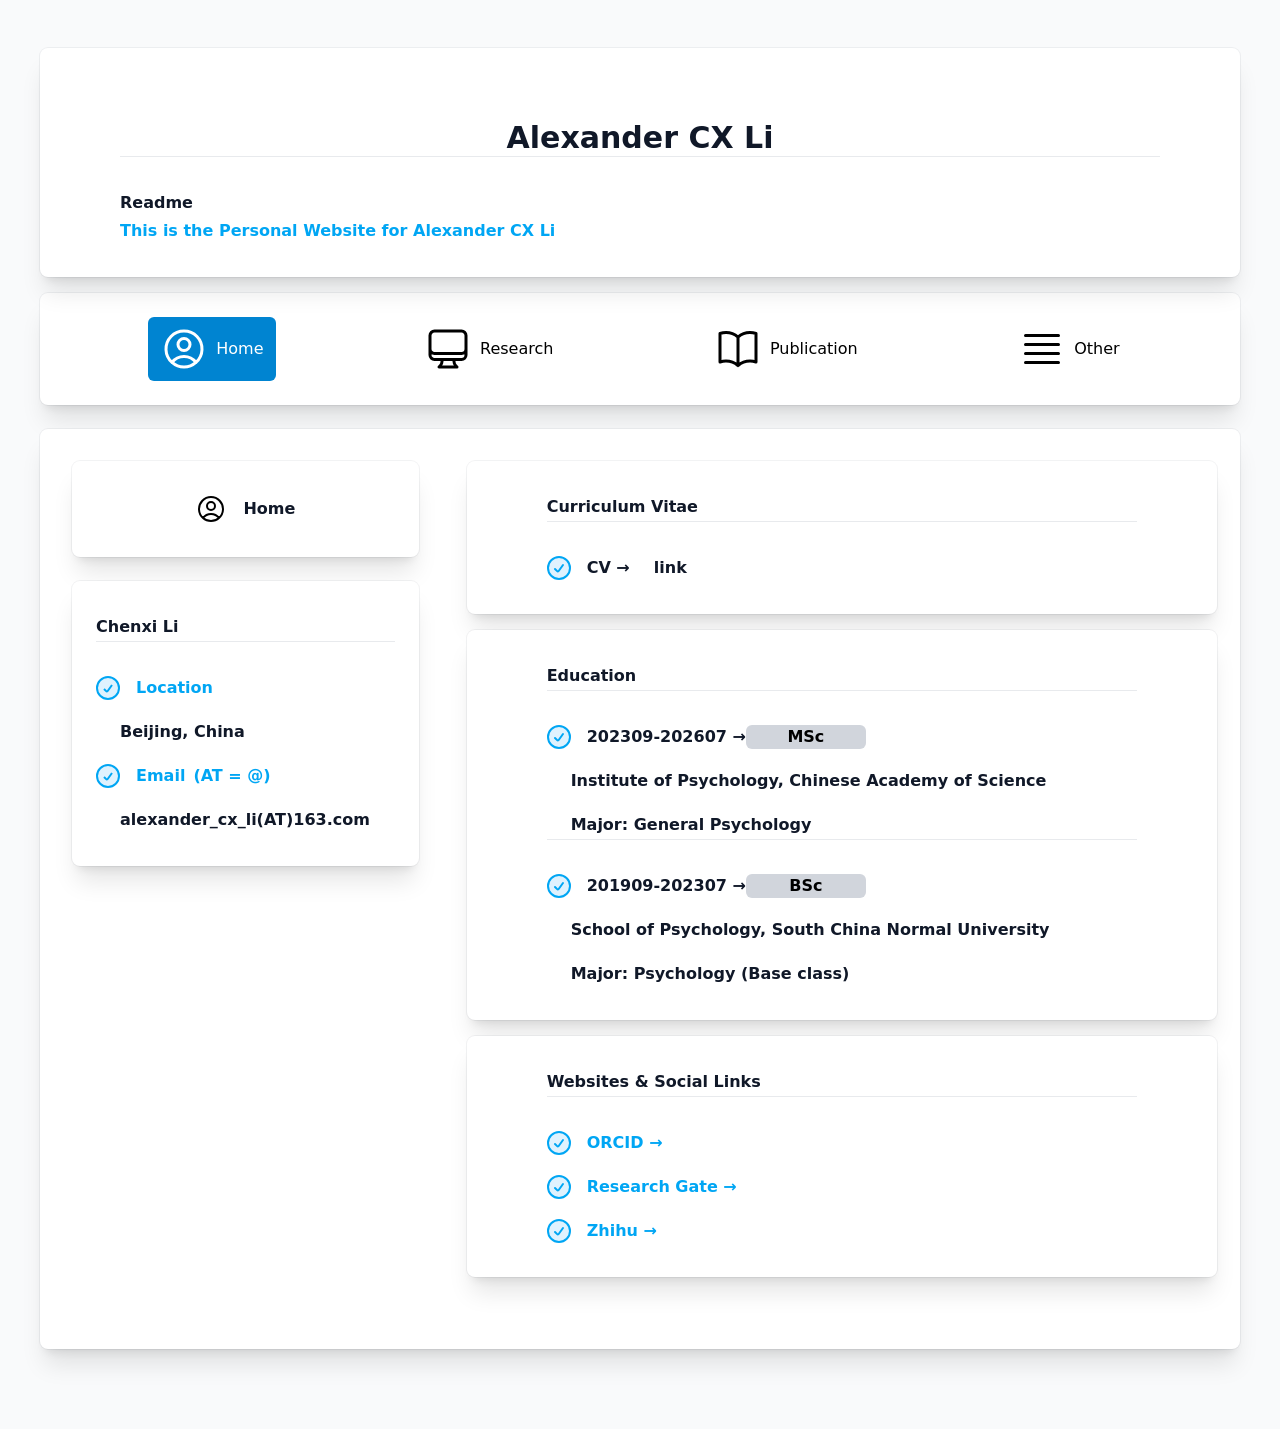
==== index.html @ 54ae9008 "Update index.html" ====
<!doctype html>
<html>
<!--第4至第1210行为tailwindCSS生成的CSS代码，放置于前，1212至1830行为正式代码-->


<style type="text/css">
/*! tailwindcss v4.1.12 | MIT License | https://tailwindcss.com */
@layer properties;
@layer theme, base, components, utilities;
@layer theme {
  :root, :host {
    --font-sans: ui-sans-serif, system-ui, sans-serif, 'Apple Color Emoji', 'Segoe UI Emoji', 'Segoe UI Symbol',
    'Noto Color Emoji';
    --font-mono: ui-monospace, SFMono-Regular, Menlo, Monaco, Consolas, 'Liberation Mono', 'Courier New',
    monospace;
    --color-sky-100: oklch(95.1% 0.026 236.824);
    --color-sky-500: oklch(68.5% 0.169 237.323);
    --color-sky-600: oklch(58.8% 0.158 241.966);
    --color-sky-700: oklch(50% 0.134 242.749);
    --color-gray-50: oklch(98.5% 0.002 247.839);
    --color-gray-300: oklch(87.2% 0.01 258.338);
    --color-gray-900: oklch(21% 0.034 264.665);
    --color-black: #000;
    --color-white: #fff;
    --spacing: 0.25rem;
    --text-base: 1rem;
    --text-base--line-height: calc(1.5 / 1);
    --text-3xl: 1.875rem;
    --text-3xl--line-height: calc(2.25 / 1.875);
    --font-weight-semibold: 600;
    --radius-md: 0.375rem;
    --radius-lg: 0.5rem;
    --default-transition-duration: 150ms;
    --default-transition-timing-function: cubic-bezier(0.4, 0, 0.2, 1);
    --default-font-family: var(--font-sans);
    --default-mono-font-family: var(--font-mono);
  }
}
@layer base {
  *, ::after, ::before, ::backdrop, ::file-selector-button {
    box-sizing: border-box;
    margin: 0;
    padding: 0;
    border: 0 solid;
  }
  html, :host {
    line-height: 1.5;
    -webkit-text-size-adjust: 100%;
    tab-size: 4;
    font-family: var(--default-font-family, ui-sans-serif, system-ui, sans-serif, 'Apple Color Emoji', 'Segoe UI Emoji', 'Segoe UI Symbol', 'Noto Color Emoji');
    font-feature-settings: var(--default-font-feature-settings, normal);
    font-variation-settings: var(--default-font-variation-settings, normal);
    -webkit-tap-highlight-color: transparent;
  }
  hr {
    height: 0;
    color: inherit;
    border-top-width: 1px;
  }
  abbr:where([title]) {
    -webkit-text-decoration: underline dotted;
    text-decoration: underline dotted;
  }
  h1, h2, h3, h4, h5, h6 {
    font-size: inherit;
    font-weight: inherit;
  }
  a {
    color: inherit;
    -webkit-text-decoration: inherit;
    text-decoration: inherit;
  }
  b, strong {
    font-weight: bolder;
  }
  code, kbd, samp, pre {
    font-family: var(--default-mono-font-family, ui-monospace, SFMono-Regular, Menlo, Monaco, Consolas, 'Liberation Mono', 'Courier New', monospace);
    font-feature-settings: var(--default-mono-font-feature-settings, normal);
    font-variation-settings: var(--default-mono-font-variation-settings, normal);
    font-size: 1em;
  }
  small {
    font-size: 80%;
  }
  sub, sup {
    font-size: 75%;
    line-height: 0;
    position: relative;
    vertical-align: baseline;
  }
  sub {
    bottom: -0.25em;
  }
  sup {
    top: -0.5em;
  }
  table {
    text-indent: 0;
    border-color: inherit;
    border-collapse: collapse;
  }
  :-moz-focusring {
    outline: auto;
  }
  progress {
    vertical-align: baseline;
  }
  summary {
    display: list-item;
  }
  ol, ul, menu {
    list-style: none;
  }
  img, svg, video, canvas, audio, iframe, embed, object {
    display: block;
    vertical-align: middle;
  }
  img, video {
    max-width: 100%;
    height: auto;
  }
  button, input, select, optgroup, textarea, ::file-selector-button {
    font: inherit;
    font-feature-settings: inherit;
    font-variation-settings: inherit;
    letter-spacing: inherit;
    color: inherit;
    border-radius: 0;
    background-color: transparent;
    opacity: 1;
  }
  :where(select:is([multiple], [size])) optgroup {
    font-weight: bolder;
  }
  :where(select:is([multiple], [size])) optgroup option {
    padding-inline-start: 20px;
  }
  ::file-selector-button {
    margin-inline-end: 4px;
  }
  ::placeholder {
    opacity: 1;
  }
  @supports (not (-webkit-appearance: -apple-pay-button)) or (contain-intrinsic-size: 1px) {
    ::placeholder {
      color: currentcolor;
      @supports (color: color-mix(in lab, red, red)) {
        color: color-mix(in oklab, currentcolor 50%, transparent);
      }
    }
  }
  textarea {
    resize: vertical;
  }
  ::-webkit-search-decoration {
    -webkit-appearance: none;
  }
  ::-webkit-date-and-time-value {
    min-height: 1lh;
    text-align: inherit;
  }
  ::-webkit-datetime-edit {
    display: inline-flex;
  }
  ::-webkit-datetime-edit-fields-wrapper {
    padding: 0;
  }
  ::-webkit-datetime-edit, ::-webkit-datetime-edit-year-field, ::-webkit-datetime-edit-month-field, ::-webkit-datetime-edit-day-field, ::-webkit-datetime-edit-hour-field, ::-webkit-datetime-edit-minute-field, ::-webkit-datetime-edit-second-field, ::-webkit-datetime-edit-millisecond-field, ::-webkit-datetime-edit-meridiem-field {
    padding-block: 0;
  }
  ::-webkit-calendar-picker-indicator {
    line-height: 1;
  }
  :-moz-ui-invalid {
    box-shadow: none;
  }
  button, input:where([type='button'], [type='reset'], [type='submit']), ::file-selector-button {
    appearance: button;
  }
  ::-webkit-inner-spin-button, ::-webkit-outer-spin-button {
    height: auto;
  }
  [hidden]:where(:not([hidden='until-found'])) {
    display: none!important;
  }
}
@layer utilities {
  .absolute {
    position: absolute;
  }
  .relative {
    position: relative;
  }
  .inset-0 {
    inset: calc(var(--spacing) * 0);
  }
  .z-10 {
    z-index: 10;
  }
  .mx-10 {
    margin-inline: calc(var(--spacing) * 10);
  }
  .mb-4 {
    margin-bottom: calc(var(--spacing) * 4);
  }
  .mb-6 {
    margin-bottom: calc(var(--spacing) * 6);
  }
  .mb-8 {
    margin-bottom: calc(var(--spacing) * 8);
  }
  .ml-2 {
    margin-left: calc(var(--spacing) * 2);
  }
  .ml-4 {
    margin-left: calc(var(--spacing) * 4);
  }
  .flex {
    display: flex;
  }
  .h-6 {
    height: calc(var(--spacing) * 6);
  }
  .h-8 {
    height: calc(var(--spacing) * 8);
  }
  .h-12 {
    height: calc(var(--spacing) * 12);
  }
  .h-full {
    height: 100%;
  }
  .min-h-screen {
    min-height: 100vh;
  }
  .w-1\/3 {
    width: calc(1/3 * 100%);
  }
  .w-2\/3 {
    width: calc(2/3 * 100%);
  }
  .w-6 {
    width: calc(var(--spacing) * 6);
  }
  .w-8 {
    width: calc(var(--spacing) * 8);
  }
  .w-12 {
    width: calc(var(--spacing) * 12);
  }
  .w-30 {
    width: calc(var(--spacing) * 30);
  }
  .w-\[750px\] {
    width: 750px;
  }
  .w-\[1200px\] {
    width: 1200px;
  }
  .w-full {
    width: 100%;
  }
  .flex-none {
    flex: none;
  }
  .flex-col {
    flex-direction: column;
  }
  .items-center {
    align-items: center;
  }
  .justify-around {
    justify-content: space-around;
  }
  .justify-center {
    justify-content: center;
  }
  .space-y-4 {
    :where(& > :not(:last-child)) {
      --tw-space-y-reverse: 0;
      margin-block-start: calc(calc(var(--spacing) * 4) * var(--tw-space-y-reverse));
      margin-block-end: calc(calc(var(--spacing) * 4) * calc(1 - var(--tw-space-y-reverse)));
    }
  }
  .space-y-6 {
    :where(& > :not(:last-child)) {
      --tw-space-y-reverse: 0;
      margin-block-start: calc(calc(var(--spacing) * 6) * var(--tw-space-y-reverse));
      margin-block-end: calc(calc(var(--spacing) * 6) * calc(1 - var(--tw-space-y-reverse)));
    }
  }
  .divide-y {
    :where(& > :not(:last-child)) {
      --tw-divide-y-reverse: 0;
      border-bottom-style: var(--tw-border-style);
      border-top-style: var(--tw-border-style);
      border-top-width: calc(1px * var(--tw-divide-y-reverse));
      border-bottom-width: calc(1px * calc(1 - var(--tw-divide-y-reverse)));
    }
  }
  .divide-gray-300\/50 {
    :where(& > :not(:last-child)) {
      border-color: color-mix(in srgb, oklch(87.2% 0.01 258.338) 50%, transparent);
      @supports (color: color-mix(in lab, red, red)) {
        border-color: color-mix(in oklab, var(--color-gray-300) 50%, transparent);
      }
    }
  }
  .overflow-hidden {
    overflow: hidden;
  }
  .rounded-lg {
    border-radius: var(--radius-lg);
  }
  .rounded-md {
    border-radius: var(--radius-md);
  }
  .bg-gray-50 {
    background-color: var(--color-gray-50);
  }
  .bg-gray-300 {
    background-color: var(--color-gray-300);
  }
  .bg-sky-600 {
    background-color: var(--color-sky-600);
  }
  .bg-white {
    background-color: var(--color-white);
  }
  .bg-\[url\(\/img\/grid\.svg\)\] {
    background-image: url(/img/grid.svg);
  }
  .\[mask-image\:linear-gradient\(180deg\,white\,rgba\(255\,255\,255\,0\)\)\] {
    mask-image: linear-gradient(180deg,white,rgba(255,255,255,0));
  }
  .bg-center {
    background-position: center;
  }
  .fill-sky-100 {
    fill: var(--color-sky-100);
  }
  .stroke-sky-500 {
    stroke: var(--color-sky-500);
  }
  .stroke-2 {
    stroke-width: 2;
  }
  .p-6 {
    padding: calc(var(--spacing) * 6);
  }
  .px-2 {
    padding-inline: calc(var(--spacing) * 2);
  }
  .px-3 {
    padding-inline: calc(var(--spacing) * 3);
  }
  .px-6 {
    padding-inline: calc(var(--spacing) * 6);
  }
  .px-10 {
    padding-inline: calc(var(--spacing) * 10);
  }
  .py-2 {
    padding-block: calc(var(--spacing) * 2);
  }
  .py-6 {
    padding-block: calc(var(--spacing) * 6);
  }
  .pt-2 {
    padding-top: calc(var(--spacing) * 2);
  }
  .pt-4 {
    padding-top: calc(var(--spacing) * 4);
  }
  .pt-6 {
    padding-top: calc(var(--spacing) * 6);
  }
  .pt-8 {
    padding-top: calc(var(--spacing) * 8);
  }
  .pt-10 {
    padding-top: calc(var(--spacing) * 10);
  }
  .pb-6 {
    padding-bottom: calc(var(--spacing) * 6);
  }
  .pb-8 {
    padding-bottom: calc(var(--spacing) * 8);
  }
  .text-3xl {
    font-size: var(--text-3xl);
    line-height: var(--tw-leading, var(--text-3xl--line-height));
  }
  .text-base {
    font-size: var(--text-base);
    line-height: var(--tw-leading, var(--text-base--line-height));
  }
  .leading-7 {
    --tw-leading: calc(var(--spacing) * 7);
    line-height: calc(var(--spacing) * 7);
  }
  .font-semibold {
    --tw-font-weight: var(--font-weight-semibold);
    font-weight: var(--font-weight-semibold);
  }
  .text-black {
    color: var(--color-black);
  }
  .text-gray-900 {
    color: var(--color-gray-900);
  }
  .text-sky-500 {
    color: var(--color-sky-500);
  }
  .text-white {
    color: var(--color-white);
  }
  .shadow-xl {
    --tw-shadow: 0 20px 25px -5px var(--tw-shadow-color, rgb(0 0 0 / 0.1)), 0 8px 10px -6px var(--tw-shadow-color, rgb(0 0 0 / 0.1));
    box-shadow: var(--tw-inset-shadow), var(--tw-inset-ring-shadow), var(--tw-ring-offset-shadow), var(--tw-ring-shadow), var(--tw-shadow);
  }
  .ring-1 {
    --tw-ring-shadow: var(--tw-ring-inset,) 0 0 0 calc(1px + var(--tw-ring-offset-width)) var(--tw-ring-color, currentcolor);
    box-shadow: var(--tw-inset-shadow), var(--tw-inset-ring-shadow), var(--tw-ring-offset-shadow), var(--tw-ring-shadow), var(--tw-shadow);
  }
  .ring-gray-900\/5 {
    --tw-ring-color: color-mix(in srgb, oklch(21% 0.034 264.665) 5%, transparent);
    @supports (color: color-mix(in lab, red, red)) {
      --tw-ring-color: color-mix(in oklab, var(--color-gray-900) 5%, transparent);
    }
  }
  .transition-colors {
    transition-property: color, background-color, border-color, outline-color, text-decoration-color, fill, stroke, --tw-gradient-from, --tw-gradient-via, --tw-gradient-to;
    transition-timing-function: var(--tw-ease, var(--default-transition-timing-function));
    transition-duration: var(--tw-duration, var(--default-transition-duration));
  }
  .hover\:bg-sky-700 {
    &:hover {
      @media (hover: hover) {
        background-color: var(--color-sky-700);
      }
    }
  }
  .hover\:text-sky-600 {
    &:hover {
      @media (hover: hover) {
        color: var(--color-sky-600);
      }
    }
  }
  .sm\:mx-auto {
    @media (width >= 40rem) {
      margin-inline: auto;
    }
  }
  .sm\:rounded-lg {
    @media (width >= 40rem) {
      border-radius: var(--radius-lg);
    }
  }
  .sm\:px-2 {
    @media (width >= 40rem) {
      padding-inline: calc(var(--spacing) * 2);
    }
  }
  .sm\:px-10 {
    @media (width >= 40rem) {
      padding-inline: calc(var(--spacing) * 10);
    }
  }
  .sm\:py-12 {
    @media (width >= 40rem) {
      padding-block: calc(var(--spacing) * 12);
    }
  }
}
@property --tw-space-y-reverse {
  syntax: "*";
  inherits: false;
  initial-value: 0;
}
@property --tw-divide-y-reverse {
  syntax: "*";
  inherits: false;
  initial-value: 0;
}
@property --tw-border-style {
  syntax: "*";
  inherits: false;
  initial-value: solid;
}
@property --tw-leading {
  syntax: "*";
  inherits: false;
}
@property --tw-font-weight {
  syntax: "*";
  inherits: false;
}
@property --tw-shadow {
  syntax: "*";
  inherits: false;
  initial-value: 0 0 #0000;
}
@property --tw-shadow-color {
  syntax: "*";
  inherits: false;
}
@property --tw-shadow-alpha {
  syntax: "<percentage>";
  inherits: false;
  initial-value: 100%;
}
@property --tw-inset-shadow {
  syntax: "*";
  inherits: false;
  initial-value: 0 0 #0000;
}
@property --tw-inset-shadow-color {
  syntax: "*";
  inherits: false;
}
@property --tw-inset-shadow-alpha {
  syntax: "<percentage>";
  inherits: false;
  initial-value: 100%;
}
@property --tw-ring-color {
  syntax: "*";
  inherits: false;
}
@property --tw-ring-shadow {
  syntax: "*";
  inherits: false;
  initial-value: 0 0 #0000;
}
@property --tw-inset-ring-color {
  syntax: "*";
  inherits: false;
}
@property --tw-inset-ring-shadow {
  syntax: "*";
  inherits: false;
  initial-value: 0 0 #0000;
}
@property --tw-ring-inset {
  syntax: "*";
  inherits: false;
}
@property --tw-ring-offset-width {
  syntax: "<length>";
  inherits: false;
  initial-value: 0px;
}
@property --tw-ring-offset-color {
  syntax: "*";
  inherits: false;
  initial-value: #fff;
}
@property --tw-ring-offset-shadow {
  syntax: "*";
  inherits: false;
  initial-value: 0 0 #0000;
}
@layer properties {
  @supports ((-webkit-hyphens: none) and (not (margin-trim: inline))) or ((-moz-orient: inline) and (not (color:rgb(from red r g b)))) {
    *, ::before, ::after, ::backdrop {
      --tw-space-y-reverse: 0;
      --tw-divide-y-reverse: 0;
      --tw-border-style: solid;
      --tw-leading: initial;
      --tw-font-weight: initial;
      --tw-shadow: 0 0 #0000;
      --tw-shadow-color: initial;
      --tw-shadow-alpha: 100%;
      --tw-inset-shadow: 0 0 #0000;
      --tw-inset-shadow-color: initial;
      --tw-inset-shadow-alpha: 100%;
      --tw-ring-color: initial;
      --tw-ring-shadow: 0 0 #0000;
      --tw-inset-ring-color: initial;
      --tw-inset-ring-shadow: 0 0 #0000;
      --tw-ring-inset: initial;
      --tw-ring-offset-width: 0px;
      --tw-ring-offset-color: #fff;
      --tw-ring-offset-shadow: 0 0 #0000;
    }
  }
}
</style>

<!-- 最外层：横向 flex，占满全宽 -->
<div class="relative flex min-h-screen flex-col justify-center overflow-hidden bg-gray-50 py-6 sm:py-12">
  <div class="absolute inset-0 bg-[url(/img/grid.svg)] bg-center [mask-image:linear-gradient(180deg,white,rgba(255,255,255,0))]"></div>
  <div class="relative bg-white px-10 pt-10 pb-8 shadow-xl ring-1 ring-gray-900/5 sm:mx-auto w-[1200px] sm:rounded-lg sm:px-10  mb-4">
    <div class="mx-10 pt-8 text-base font-size-5 font-semibold leading-7">
      <p class="flex items-center justify-center text-gray-900 text-3xl">Alexander CX Li</p>
      <div class="divide-y divide-gray-300/50">
        <p> </p>

        <div class="pt-8 text-base font-semibold leading-7">
          <p class="text-gray-900">Readme</p>
          <p>
            <a class="text-sky-500">This is the Personal Website for Alexander CX Li</a>
          </p>
        </div>
      </div>
    </div>
  </div>

<div class="flex justify-around items-center bg-white px-10 pt-6 pb-6 shadow-xl ring-1 ring-gray-900/5 sm:mx-auto w-[1200px] sm:rounded-lg sm:px-10  mb-6 ">
  <!-- Home -->
  <a href="http://Alexander-CX-Li.github.io/index.html" class="relative z-10 flex items-center bg-sky-600 rounded-md px-3 py-2 text-white hover:bg-sky-700 transition-colors">
    <!-- 图标 -->
    <div class="w-12 h-12">
      <svg xmlns="http://www.w3.org/2000/svg" fill="none" viewBox="0 0 24 24" stroke-width="1.5" stroke="currentColor" class="w-full h-full">
        <path stroke-linecap="round" stroke-linejoin="round"
              d="M17.982 18.725A7.488 7.488 0 0012 15.75a7.488 7.488 0 00-5.982 2.975m11.963 0a9 9 0 10-11.963 0m11.963 0A8.966 8.966 0 0112 21a8.966 8.966 0 01-5.982-2.275M15 9.75a3 3 0 11-6 0 3 3 0 016 0z" />
      </svg>
    </div>
    <!-- 文字 -->
    <span class="ml-2">Home</span>
  </a>

  <!-- Research -->
  <a href="http://Alexander-CX-Li.github.io/research.html" class="relative z-10 flex items-center bg-white rounded-md px-3 py-2 text-black hover:bg-sky-700 transition-colors">
    <!-- 图标 -->
    <div class="w-12 h-12">
      <svg xmlns="http://www.w3.org/2000/svg" fill="none" viewBox="0 0 24 24" stroke-width="1.5" stroke="currentColor" class="w-full h-full">
        <path stroke-linecap="round" stroke-linejoin="round" d="M9 17.25v1.007a3 3 0 0 1-.879 2.122L7.5 21h9l-.621-.621A3 3 0 0 1 15 18.257V17.25m6-12V15a2.25 2.25 0 0 1-2.25 2.25H5.25A2.25 2.25 0 0 1 3 15V5.25m18 0A2.25 2.25 0 0 0 18.75 3H5.25A2.25 2.25 0 0 0 3 5.25m18 0V12a2.25 2.25 0 0 1-2.25 2.25H5.25A2.25 2.25 0 0 1 3 12V5.25" />
      </svg>
    </div>
    <!-- 文字 -->
    <span class="ml-2">Research</span>
  </a>

  <!-- Research -->
  <a href="http://Alexander-CX-Li.github.io/publication.html" class="relative z-10 flex items-center bg-white rounded-md px-3 py-2 text-black hover:bg-sky-700 transition-colors">
    <!-- 图标 -->
    <div class="w-12 h-12">
      <svg xmlns="http://www.w3.org/2000/svg" fill="none" viewBox="0 0 24 24" stroke-width="1.5" stroke="currentColor" class="w-full h-full">
        <path stroke-linecap="round" stroke-linejoin="round" d="M12 6.042A8.967 8.967 0 0 0 6 3.75c-1.052 0-2.062.18-3 .512v14.25A8.987 8.987 0 0 1 6 18c2.305 0 4.408.867 6 2.292m0-14.25a8.966 8.966 0 0 1 6-2.292c1.052 0 2.062.18 3 .512v14.25A8.987 8.987 0 0 0 18 18a8.967 8.967 0 0 0-6 2.292m0-14.25v14.25" />
      </svg>
    </div>
    <!-- 文字 -->
    <span class="ml-2">Publication</span>
  </a>

  <!-- Other -->
  <a href="http://Alexander-CX-Li.github.io/other.html" class="relative z-10 flex items-center bg-white rounded-md px-3 py-2 text-black hover:bg-sky-700 transition-colors">
    <!-- 图标 -->
    <div class="w-12 h-12">
      <svg xmlns="http://www.w3.org/2000/svg" fill="none" viewBox="0 0 24 24" stroke-width="1.5" stroke="currentColor" class="w-full h-full">
        <path stroke-linecap="round" stroke-linejoin="round" d="M3.75 5.25h16.5m-16.5 4.5h16.5m-16.5 4.5h16.5m-16.5 4.5h16.5" />
      </svg>
    </div>
    <!-- 文字 -->
    <span class="ml-2">Other</span>
  </a>
</div>

  <div class="flex bg-white px-2 pt-2 pb-8 shadow-xl ring-1 ring-gray-900/5 sm:mx-auto w-[1200px] sm:rounded-lg sm:px-2  mb-8">
    <!-- 左侧栏：1/3 宽，高度随内容增长 -->
    <aside class="w-1/3 bg-white p-6">
  <div class="bg-white px-6 pt-4 pb-8 shadow-xl ring-1 ring-gray-900/5 rounded-lg mb-6">
    <div class="pt-4 text-base font-semibold leading-7 flex justify-center items-center">
          <li class="flex items-center">
      <div class="w-8 h-8">
        <!-- 这里放你的图标，示例用 Heroicons 的 home -->
      <svg xmlns="http://www.w3.org/2000/svg" fill="none" viewBox="0 0 24 24" stroke-width="1.5" stroke="currentColor" class="w-full h-full">
        <path stroke-linecap="round" stroke-linejoin="round" d="M17.982 18.725A7.488 7.488 0 0012 15.75a7.488 7.488 0 00-5.982 2.975m11.963 0a9 9 0 10-11.963 0m11.963 0A8.966 8.966 0 0112 21a8.966 8.966 0 01-5.982-2.275M15 9.75a3 3 0 11-6 0 3 3 0 016 0z" />
      </svg>
      </div>
      <p class="ml-4">
        <a class="text-gray-900 hover:text-sky-600">Home</a>
      </p>
    </li>
    </div>
  </div>

      <div class="bg-white px-6 pt-4 pb-8 shadow-xl ring-1 ring-gray-900/5 rounded-lg">
        <div class="divide-y divide-gray-300/50">
          <div class="pt-4 text-base font-semibold leading-7">
            <p class="text-gray-900">Chenxi Li</p>
          </div>
          <div class="pt-8 text-base font-semibold leading-7">
            <ul class="space-y-4">
              <li class="flex items-center">
                <svg class="h-6 w-6 flex-none fill-sky-100 stroke-sky-500 stroke-2">
                  <circle cx="12" cy="12" r="11" />
                  <path d="m8 13 2.165 2.165a1 1 0 0 0 1.521-.126L16 9" fill="none" />
                </svg>
                <p class="ml-4">
                  <a  class="text-sky-500 hover:text-sky-600">Location</a>
                </p>
              </li>
              <p class=" px-6 text-gray-900">Beijing, China</p>

              <li class="flex items-center">
                <svg class="h-6 w-6 flex-none fill-sky-100 stroke-sky-500 stroke-2">
                  <circle cx="12" cy="12" r="11" />
                  <path d="m8 13 2.165 2.165a1 1 0 0 0 1.521-.126L16 9" fill="none" />
                </svg>
                <p class="ml-4">
                  <a class="text-sky-500 hover:text-sky-600">Email</a>
                  <p class=" px-2 text-sky-500">(AT = @)</p>
                </p>
              </li>
              <p class=" px-6 text-gray-900">alexander_cx_li(AT)163.com</p>
            </ul>
          </div>
        </div>
      </div>

    </aside>

    <!-- 右侧栏：2/3 宽，可再放若干子栏 -->
    <main class="w-2/3 p-6 space-y-6">
      <!-- 按需继续添加 -->
    <div class="relative bg-white px-6 pt-4 pb-8 shadow-xl ring-1 ring-gray-900/5 sm:mx-auto w-[750px] sm:rounded-lg sm:px-10 sm mb-4">
      <div class="mx-10">
        <div class="divide-y divide-gray-300/50">
          <div class="pt-4 text-base font-semibold leading-7">
            <p class="text-gray-900">Curriculum Vitae</p>
            <p> </p>
          </div>
          <div class="pt-8 text-base font-semibold leading-7">
            <ul class="space-y-4">
              <li class="flex items-center">
                <svg class="h-6 w-6 flex-none fill-sky-100 stroke-sky-500 stroke-2" stroke-linecap="round" stroke-linejoin="round">
                  <circle cx="12" cy="12" r="11" />
                  <path d="m8 13 2.165 2.165a1 1 0 0 0 1.521-.126L16 9" fill="none" />
                </svg>
                <p class="ml-4">
                  <a class="text-gray-900 hover:text-sky-600">CV &rarr;</a>
                </p>
                <p class=" px-6 text-gray-900">link</p>

            </ul>
          </div>
        </div>
      </div>
    </div>

    <div class="relative bg-white px-6 pt-4 pb-8 shadow-xl ring-1 ring-gray-900/5 sm:mx-auto w-[750px] sm:rounded-lg sm:px-10 sm mb-4">
      <div class="mx-10">
        <div class="divide-y divide-gray-300/50">
          <div class="pt-4 text-base font-semibold leading-7">
            <p class="text-gray-900">Education</p>
            <p> </p>
          </div>
          <div class="pt-8 text-base font-semibold leading-7">
            <ul class="space-y-4">
              <li class="flex items-center">
                <svg class="h-6 w-6 flex-none fill-sky-100 stroke-sky-500 stroke-2" stroke-linecap="round" stroke-linejoin="round">
                  <circle cx="12" cy="12" r="11" />
                  <path d="m8 13 2.165 2.165a1 1 0 0 0 1.521-.126L16 9" fill="none" />
                </svg>
                <p class="ml-4">
                  <a class="text-gray-900 hover:text-sky-600">202309-202607 &rarr;</a>
                  <div class="w-30 h-6 bg-gray-300 rounded-md flex items-center justify-center">
                    <span>MSc</span>
                  </div>
                </p>

                <li class="flex items-center">
                  <p class=" px-6 text-gray-900">Institute of Psychology, Chinese Academy of Science</p>
                </li>
                <li class="flex items-center">
                  <p class=" px-6 text-gray-900">Major: General Psychology</p>
              </li>
            </ul>
          </div>
          <div class="pt-8 text-base font-semibold leading-7">
            <ul class="space-y-4">
              <li class="flex items-center">
                <svg class="h-6 w-6 flex-none fill-sky-100 stroke-sky-500 stroke-2" stroke-linecap="round" stroke-linejoin="round">
                  <circle cx="12" cy="12" r="11" />
                  <path d="m8 13 2.165 2.165a1 1 0 0 0 1.521-.126L16 9" fill="none" />
                </svg>
                <p class="ml-4">
                  <a class="text-gray-900 hover:text-sky-600">201909-202307 &rarr;</a>
                  <div class="w-30 h-6 bg-gray-300 rounded-md flex items-center justify-center">
                    <span>BSc</span>
                  </div>
                </p>

                <li class="flex items-center">
                  <p class=" px-6 text-gray-900">School of Psychology, South China Normal University</p>
                </li>
                <li class="flex items-center">
                  <p class=" px-6 text-gray-900">Major: Psychology (Base class)</p>
                </li>           
            </ul>
          </div>

        </div>
      </div>
    </div>

    <div class="relative bg-white px-6 pt-4 pb-8 shadow-xl ring-1 ring-gray-900/5 sm:mx-auto w-[750px] sm:rounded-lg sm:px-10 sm mb-4">
      <div class="mx-10">
        <div class="divide-y divide-gray-300/50">
          <div class="pt-4 text-base font-semibold leading-7">
            <p class="text-gray-900">Websites & Social Links</p>
          </div>
          <div class="pt-8 text-base font-semibold leading-7">
            <ul class="space-y-4">
              <li class="flex items-center">
                <svg class="h-6 w-6 flex-none fill-sky-100 stroke-sky-500 stroke-2" stroke-linecap="round" stroke-linejoin="round">
                  <circle cx="12" cy="12" r="11" />
                  <path d="m8 13 2.165 2.165a1 1 0 0 0 1.521-.126L16 9" fill="none" />
                </svg>
                <p class="ml-4">
                  <a href="https://orcid.org/0000-0003-0113-0686" class="text-sky-500 hover:text-sky-600">ORCID &rarr;</a>
                </p>               
              </li>

              <li class="flex items-center">
                <svg class="h-6 w-6 flex-none fill-sky-100 stroke-sky-500 stroke-2" stroke-linecap="round" stroke-linejoin="round">
                  <circle cx="12" cy="12" r="11" />
                  <path d="m8 13 2.165 2.165a1 1 0 0 0 1.521-.126L16 9" fill="none" />
                </svg>
                <p class="ml-4">
                  <a href="https://www.researchgate.net/profile/Chenxi-Li-67" class="text-sky-500 hover:text-sky-600">Research Gate &rarr;</a>
                </p>                
              </li>

                            <li class="flex items-center">
                <svg class="h-6 w-6 flex-none fill-sky-100 stroke-sky-500 stroke-2" stroke-linecap="round" stroke-linejoin="round">
                  <circle cx="12" cy="12" r="11" />
                  <path d="m8 13 2.165 2.165a1 1 0 0 0 1.521-.126L16 9" fill="none" />
                </svg>
                <p class="ml-4">
                  <a href="https://www.zhihu.com/people/axrl-83" class="text-sky-500 hover:text-sky-600">Zhihu &rarr;</a>
                </p>                
              </li>     
            </ul>
          </div>
        </div>
      </div>
    </div>
    </main>
  </div>
</div>
</html>
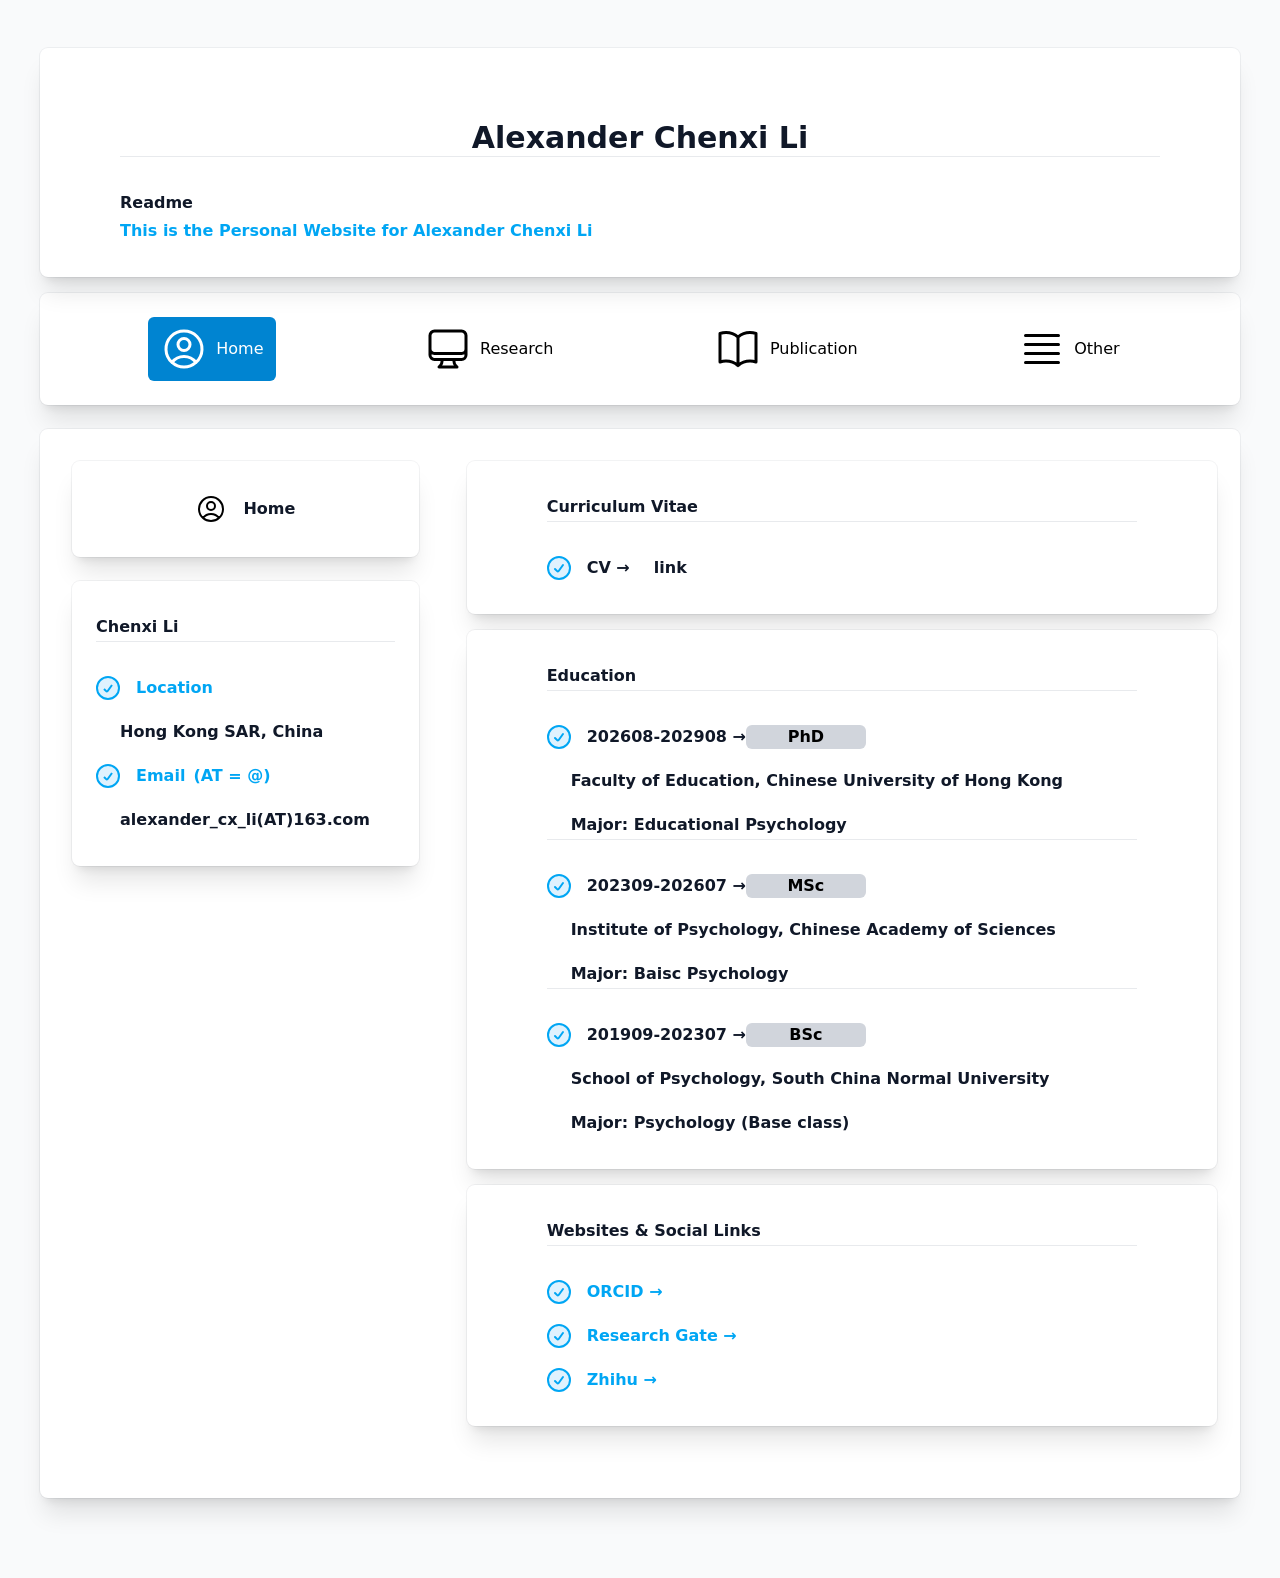
==== commit 93ba4afe: "Update index.html" ====
--- a/index.html
+++ b/index.html
@@ -594,14 +594,14 @@
   <div class="absolute inset-0 bg-[url(/img/grid.svg)] bg-center [mask-image:linear-gradient(180deg,white,rgba(255,255,255,0))]"></div>
   <div class="relative bg-white px-10 pt-10 pb-8 shadow-xl ring-1 ring-gray-900/5 sm:mx-auto w-[1200px] sm:rounded-lg sm:px-10  mb-4">
     <div class="mx-10 pt-8 text-base font-size-5 font-semibold leading-7">
-      <p class="flex items-center justify-center text-gray-900 text-3xl">Alexander CX Li</p>
+      <p class="flex items-center justify-center text-gray-900 text-3xl">Alexander Chenxi Li</p>
       <div class="divide-y divide-gray-300/50">
         <p> </p>
 
         <div class="pt-8 text-base font-semibold leading-7">
           <p class="text-gray-900">Readme</p>
           <p>
-            <a class="text-sky-500">This is the Personal Website for Alexander CX Li</a>
+            <a class="text-sky-500">This is the Personal Website for Alexander Chenxi Li</a>
           </p>
         </div>
       </div>
@@ -694,7 +694,7 @@
                   <a  class="text-sky-500 hover:text-sky-600">Location</a>
                 </p>
               </li>
-              <p class=" px-6 text-gray-900">Beijing, China</p>
+              <p class=" px-6 text-gray-900">Hong Kong SAR, China</p>
 
               <li class="flex items-center">
                 <svg class="h-6 w-6 flex-none fill-sky-100 stroke-sky-500 stroke-2">
@@ -749,6 +749,31 @@
             <p class="text-gray-900">Education</p>
             <p> </p>
           </div>
+
+          <div class="pt-8 text-base font-semibold leading-7">
+            <ul class="space-y-4">
+              <li class="flex items-center">
+                <svg class="h-6 w-6 flex-none fill-sky-100 stroke-sky-500 stroke-2" stroke-linecap="round" stroke-linejoin="round">
+                  <circle cx="12" cy="12" r="11" />
+                  <path d="m8 13 2.165 2.165a1 1 0 0 0 1.521-.126L16 9" fill="none" />
+                </svg>
+                <p class="ml-4">
+                  <a class="text-gray-900 hover:text-sky-600">202608-202908 &rarr;</a>
+                  <div class="w-30 h-6 bg-gray-300 rounded-md flex items-center justify-center">
+                    <span>PhD</span>
+                  </div>
+                </p>
+
+                <li class="flex items-center">
+                  <p class=" px-6 text-gray-900">Faculty of Education, Chinese University of Hong Kong</p>
+                </li>
+                <li class="flex items-center">
+                  <p class=" px-6 text-gray-900">Major: Educational Psychology</p>
+              </li>
+            </ul>
+          </div>
+
+
           <div class="pt-8 text-base font-semibold leading-7">
             <ul class="space-y-4">
               <li class="flex items-center">
@@ -764,10 +789,10 @@
                 </p>
 
                 <li class="flex items-center">
-                  <p class=" px-6 text-gray-900">Institute of Psychology, Chinese Academy of Science</p>
+                  <p class=" px-6 text-gray-900">Institute of Psychology, Chinese Academy of Sciences</p>
                 </li>
                 <li class="flex items-center">
-                  <p class=" px-6 text-gray-900">Major: General Psychology</p>
+                  <p class=" px-6 text-gray-900">Major: Baisc Psychology</p>
               </li>
             </ul>
           </div>
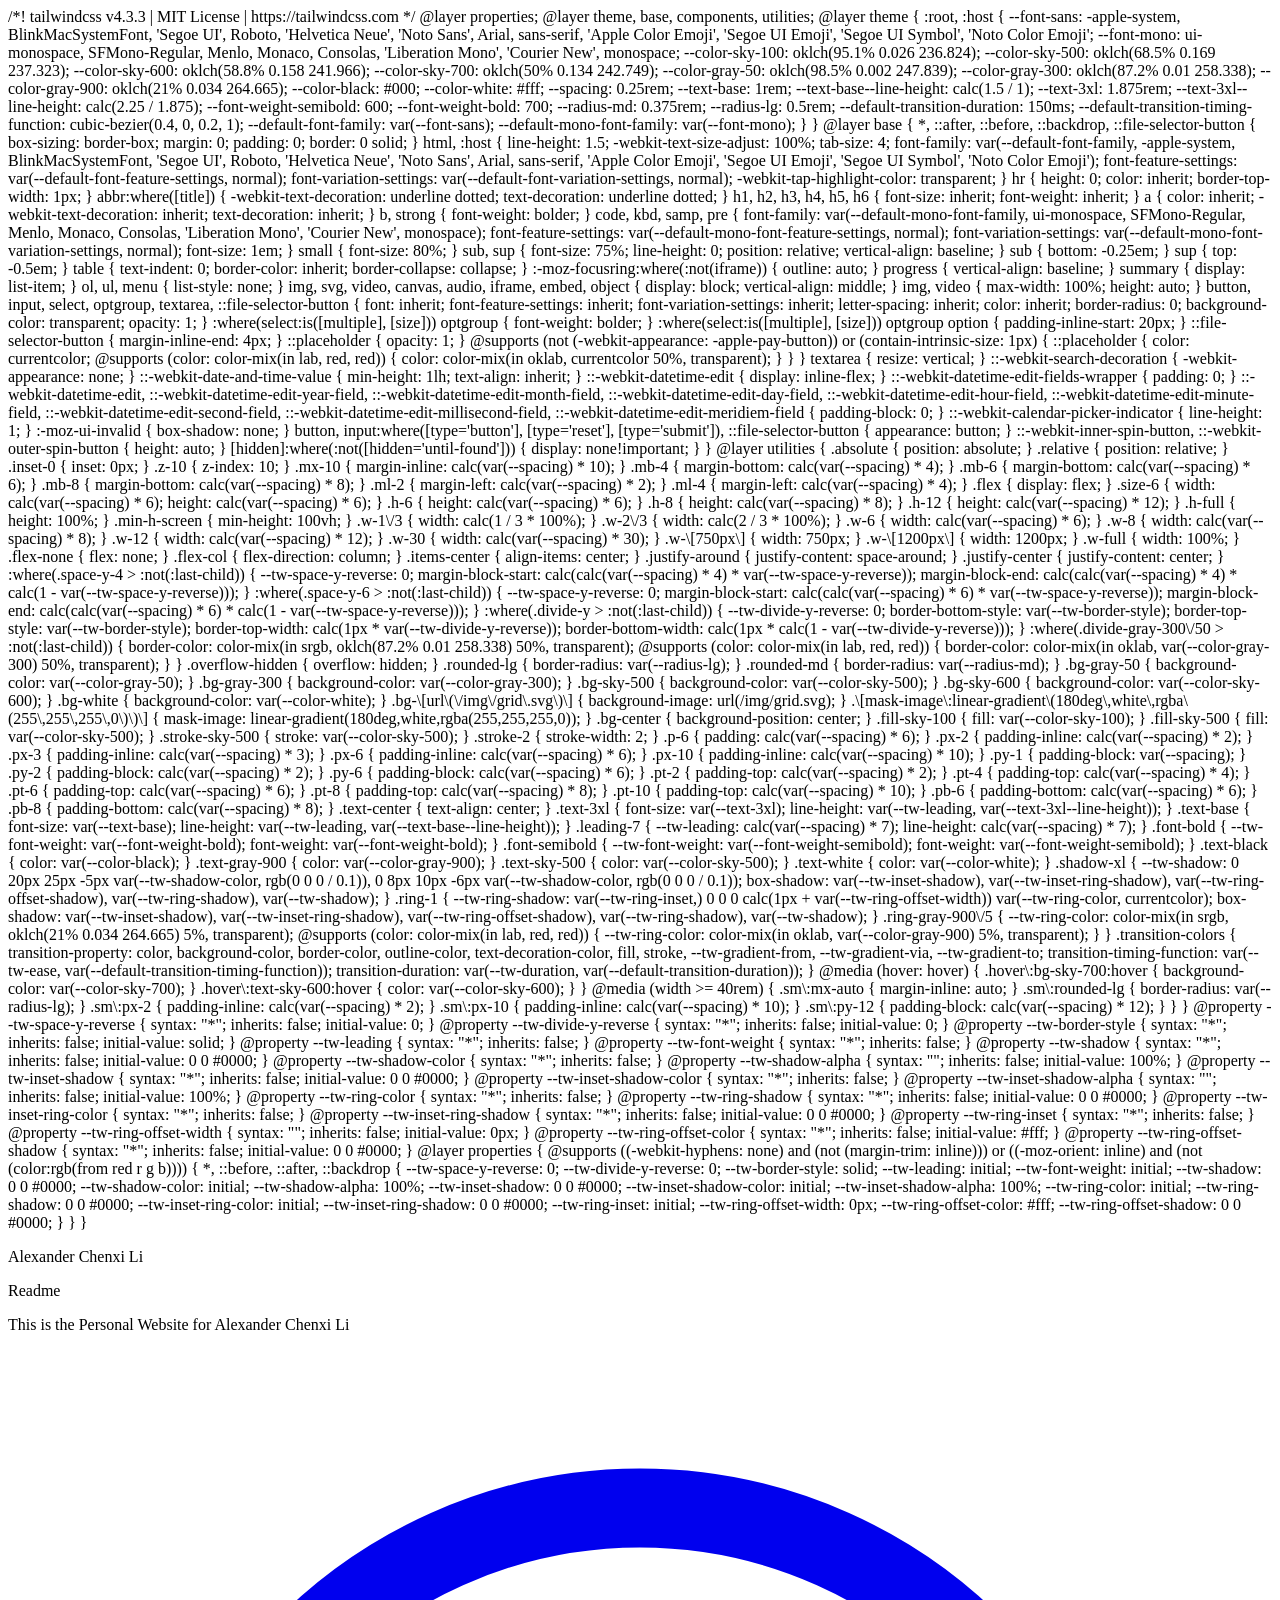
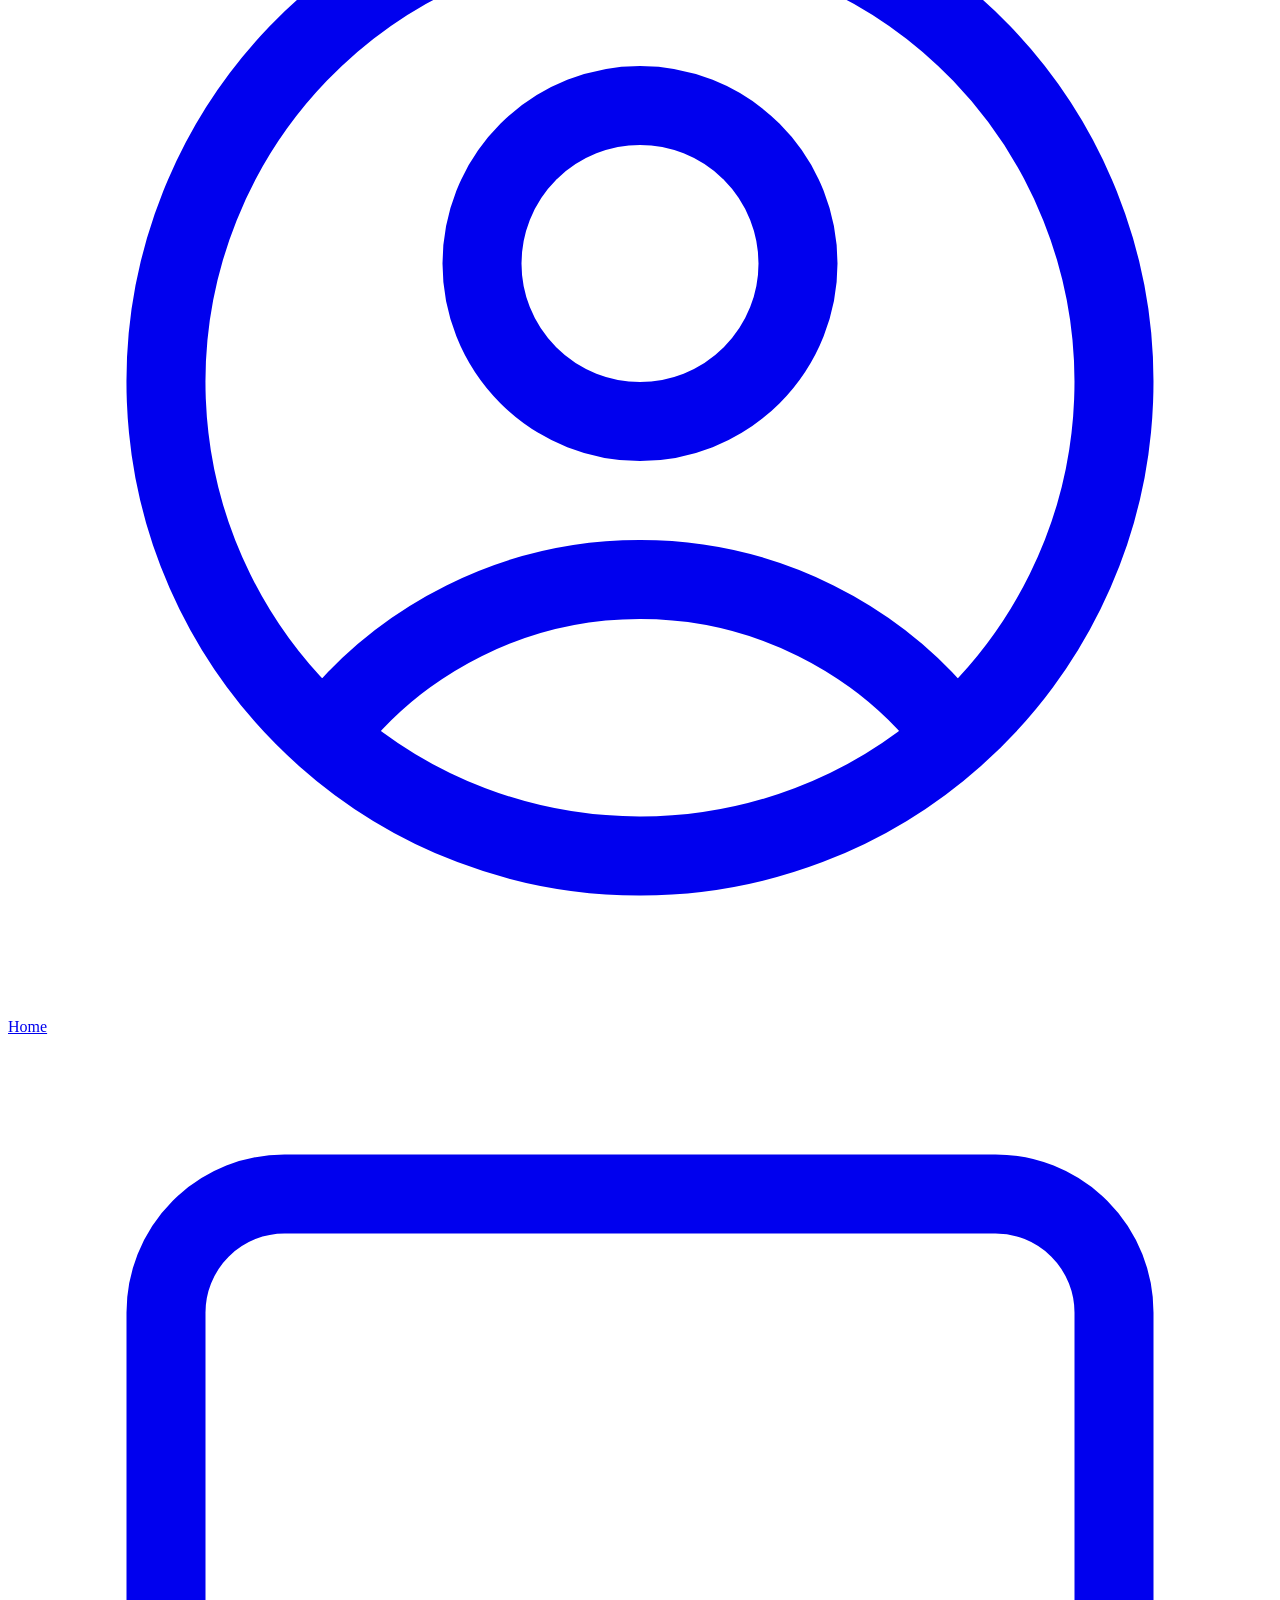
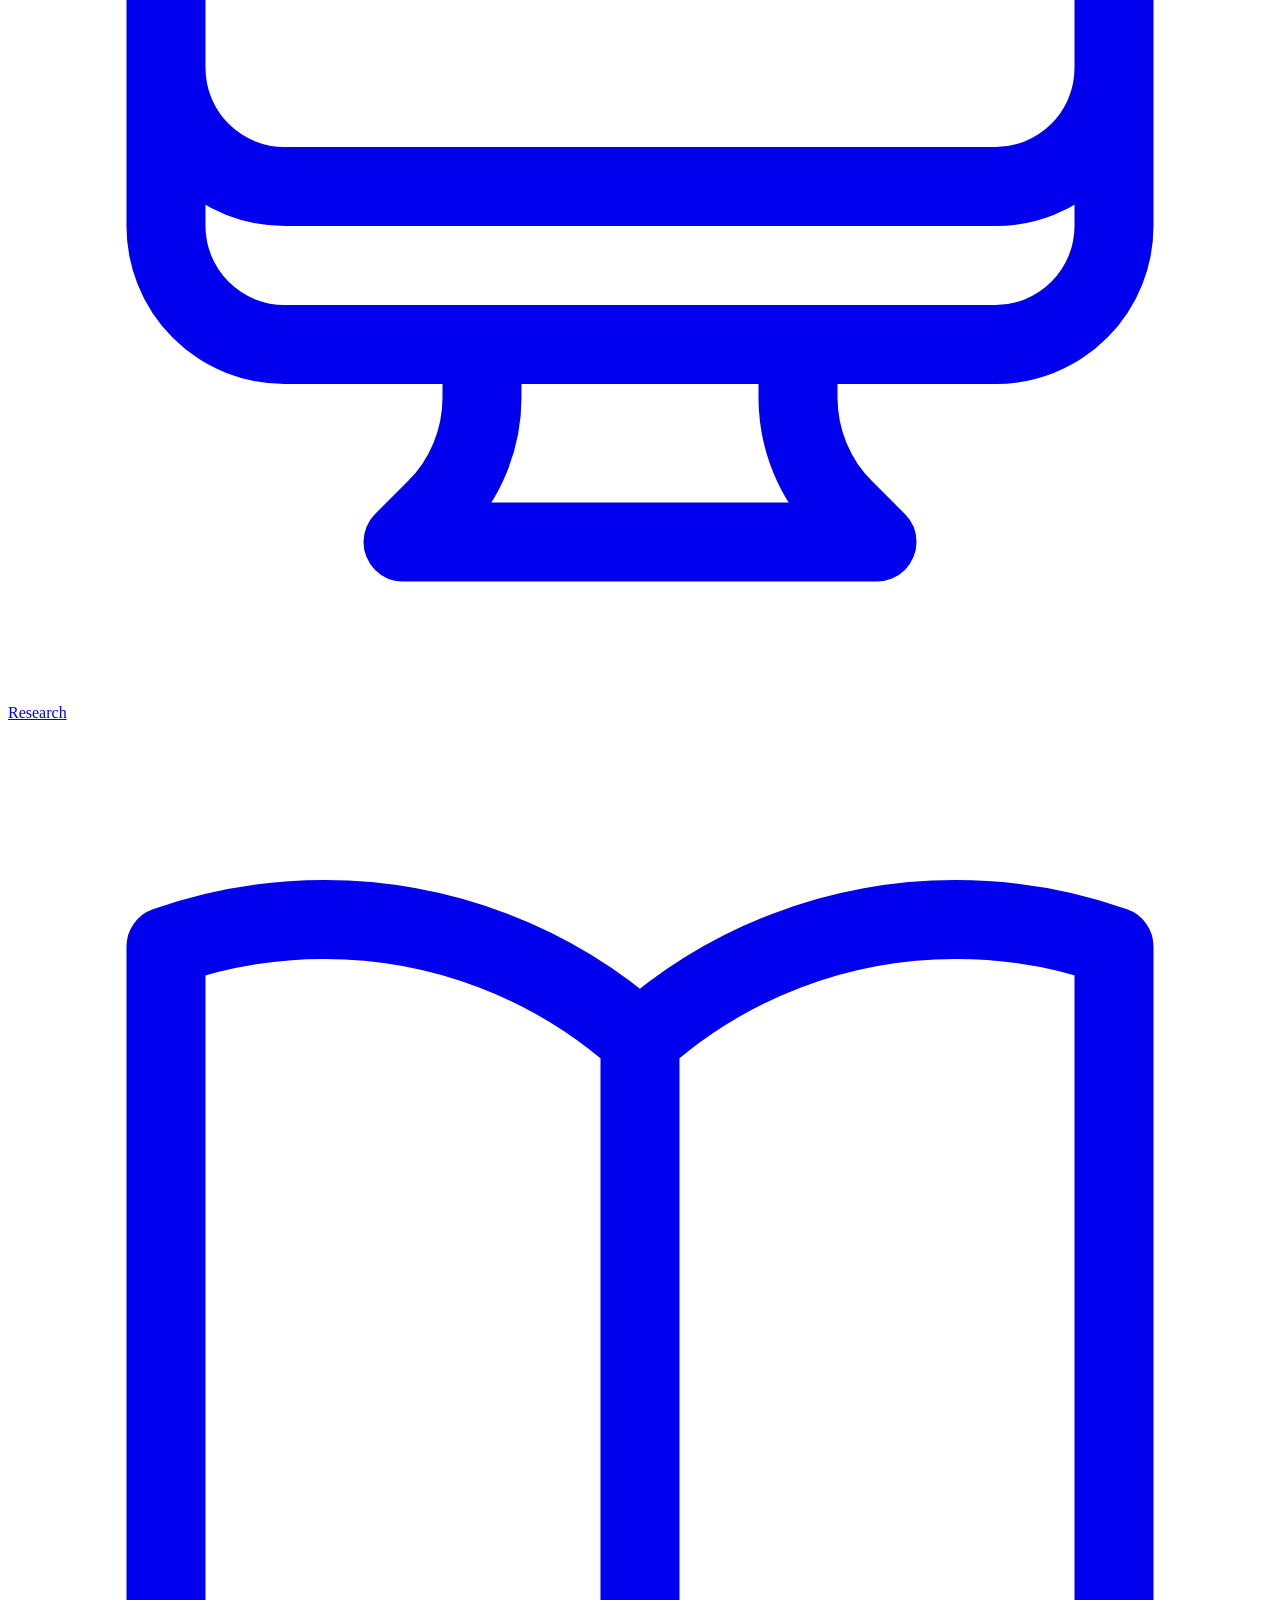
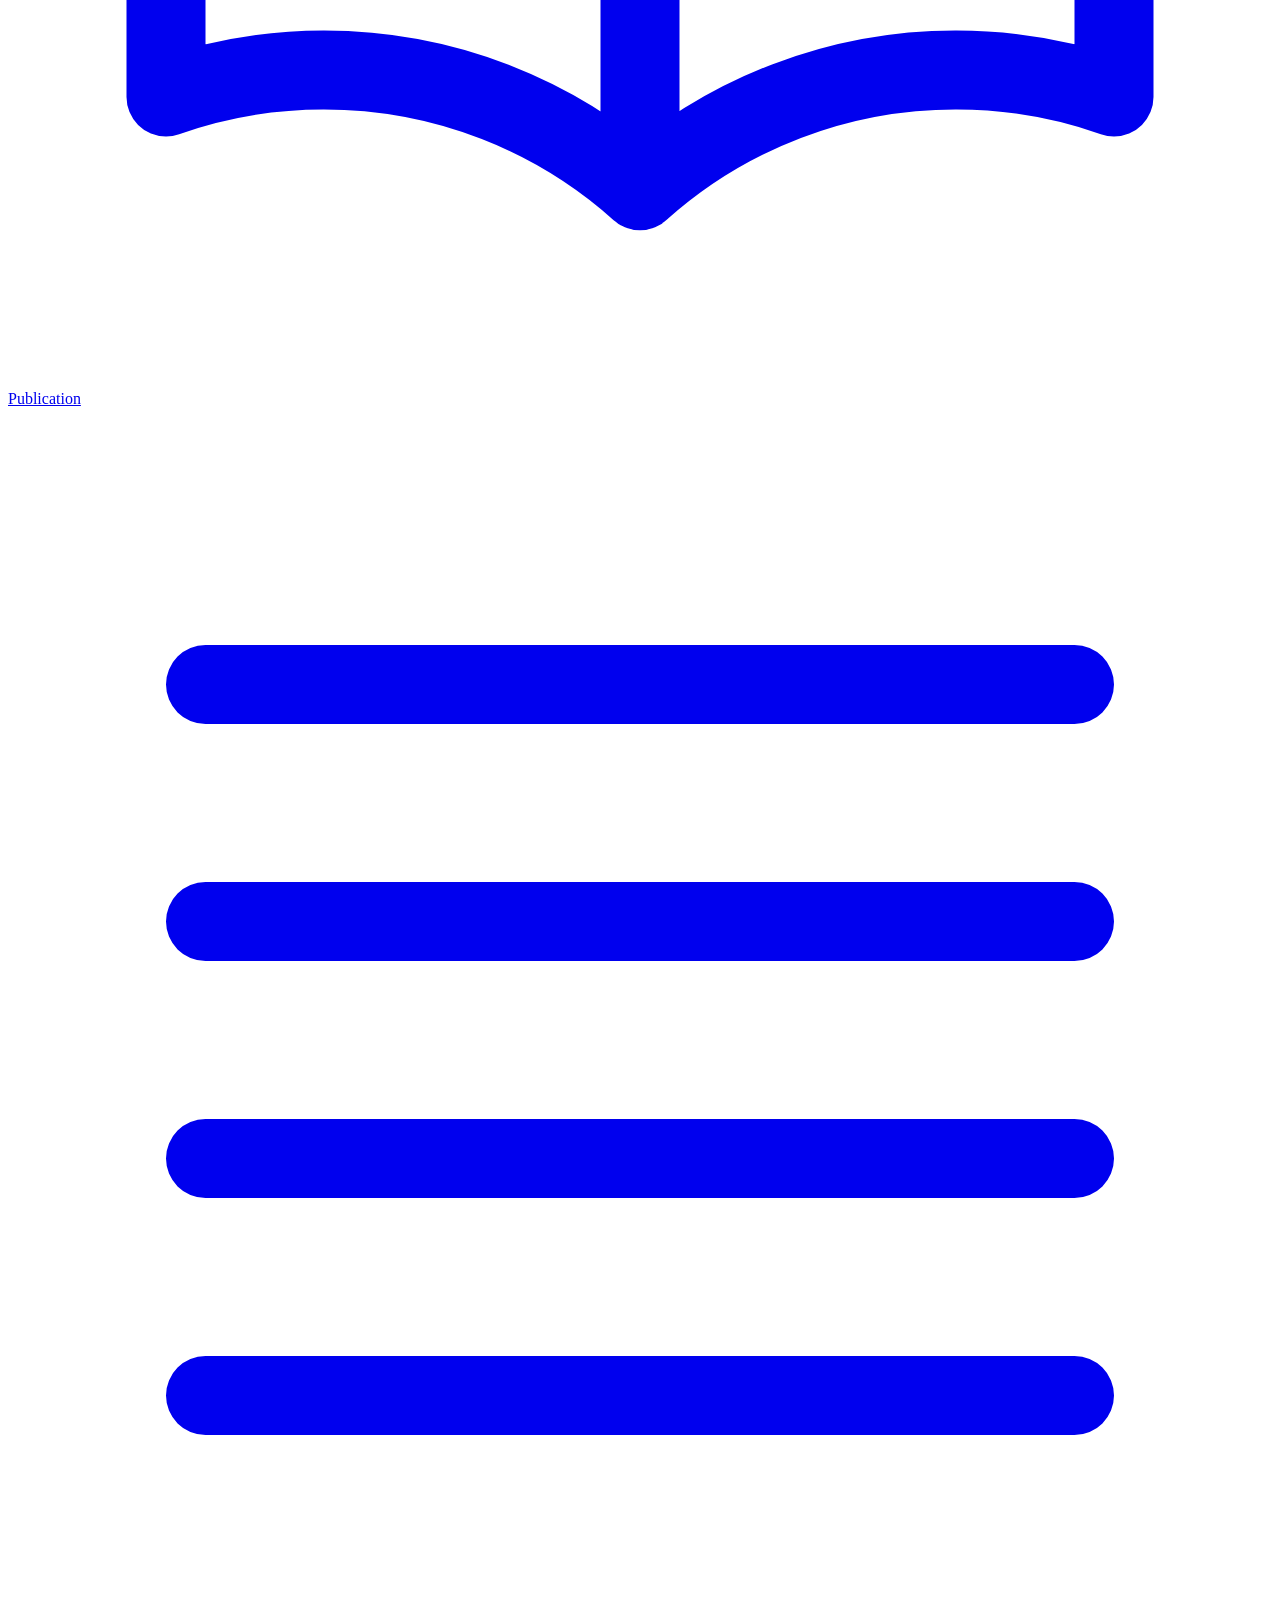
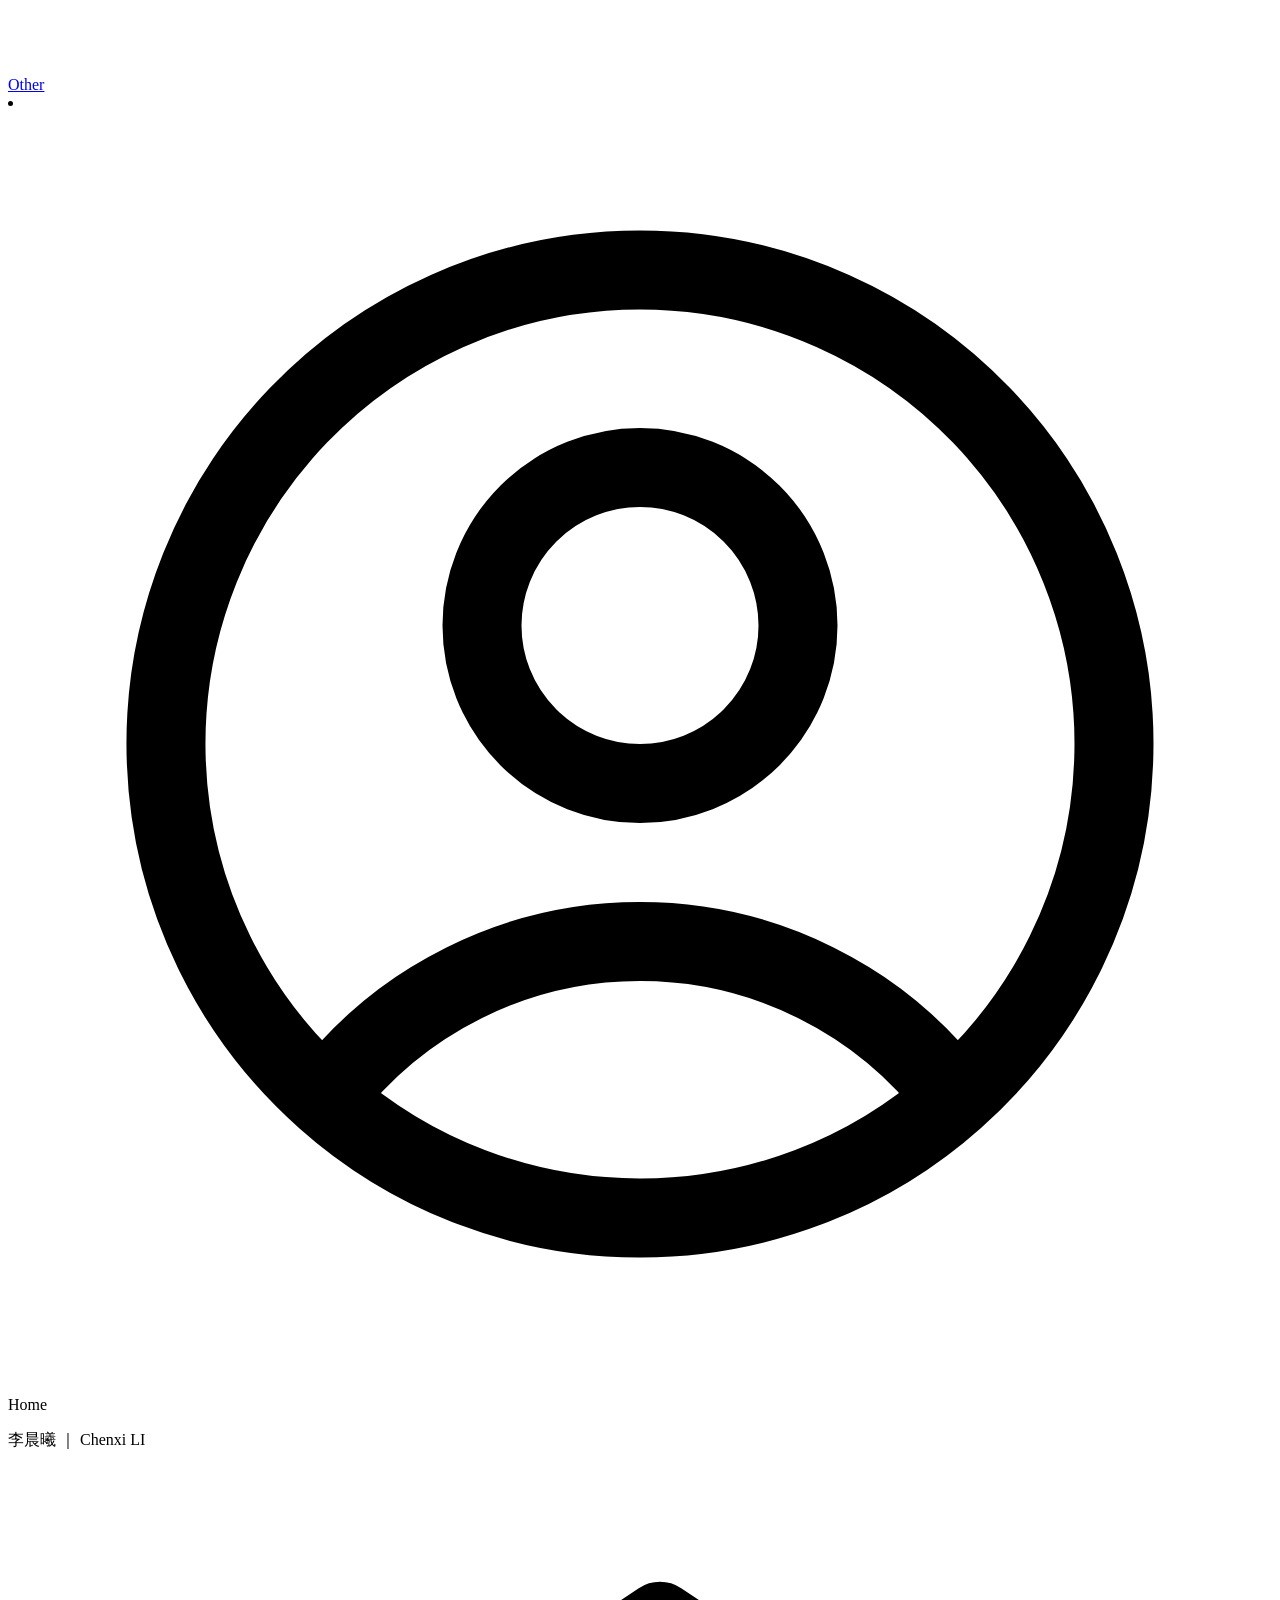
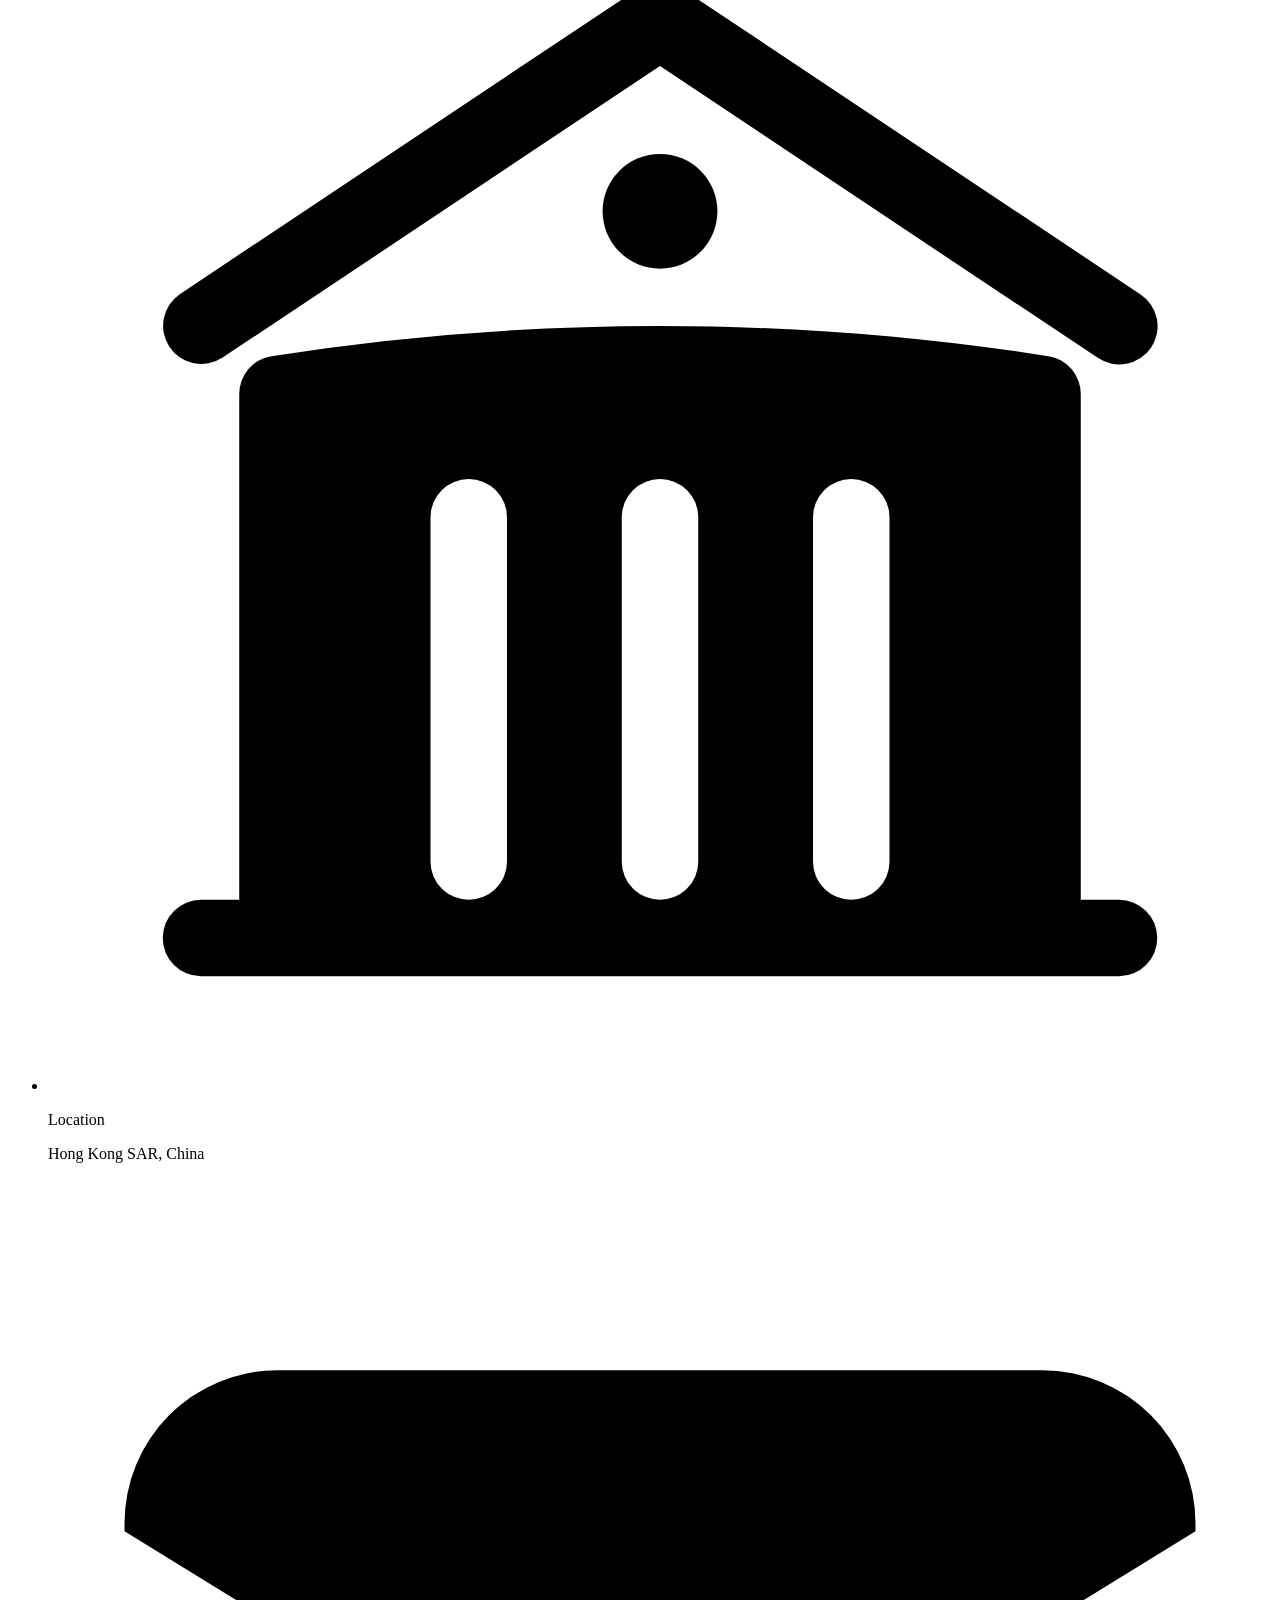
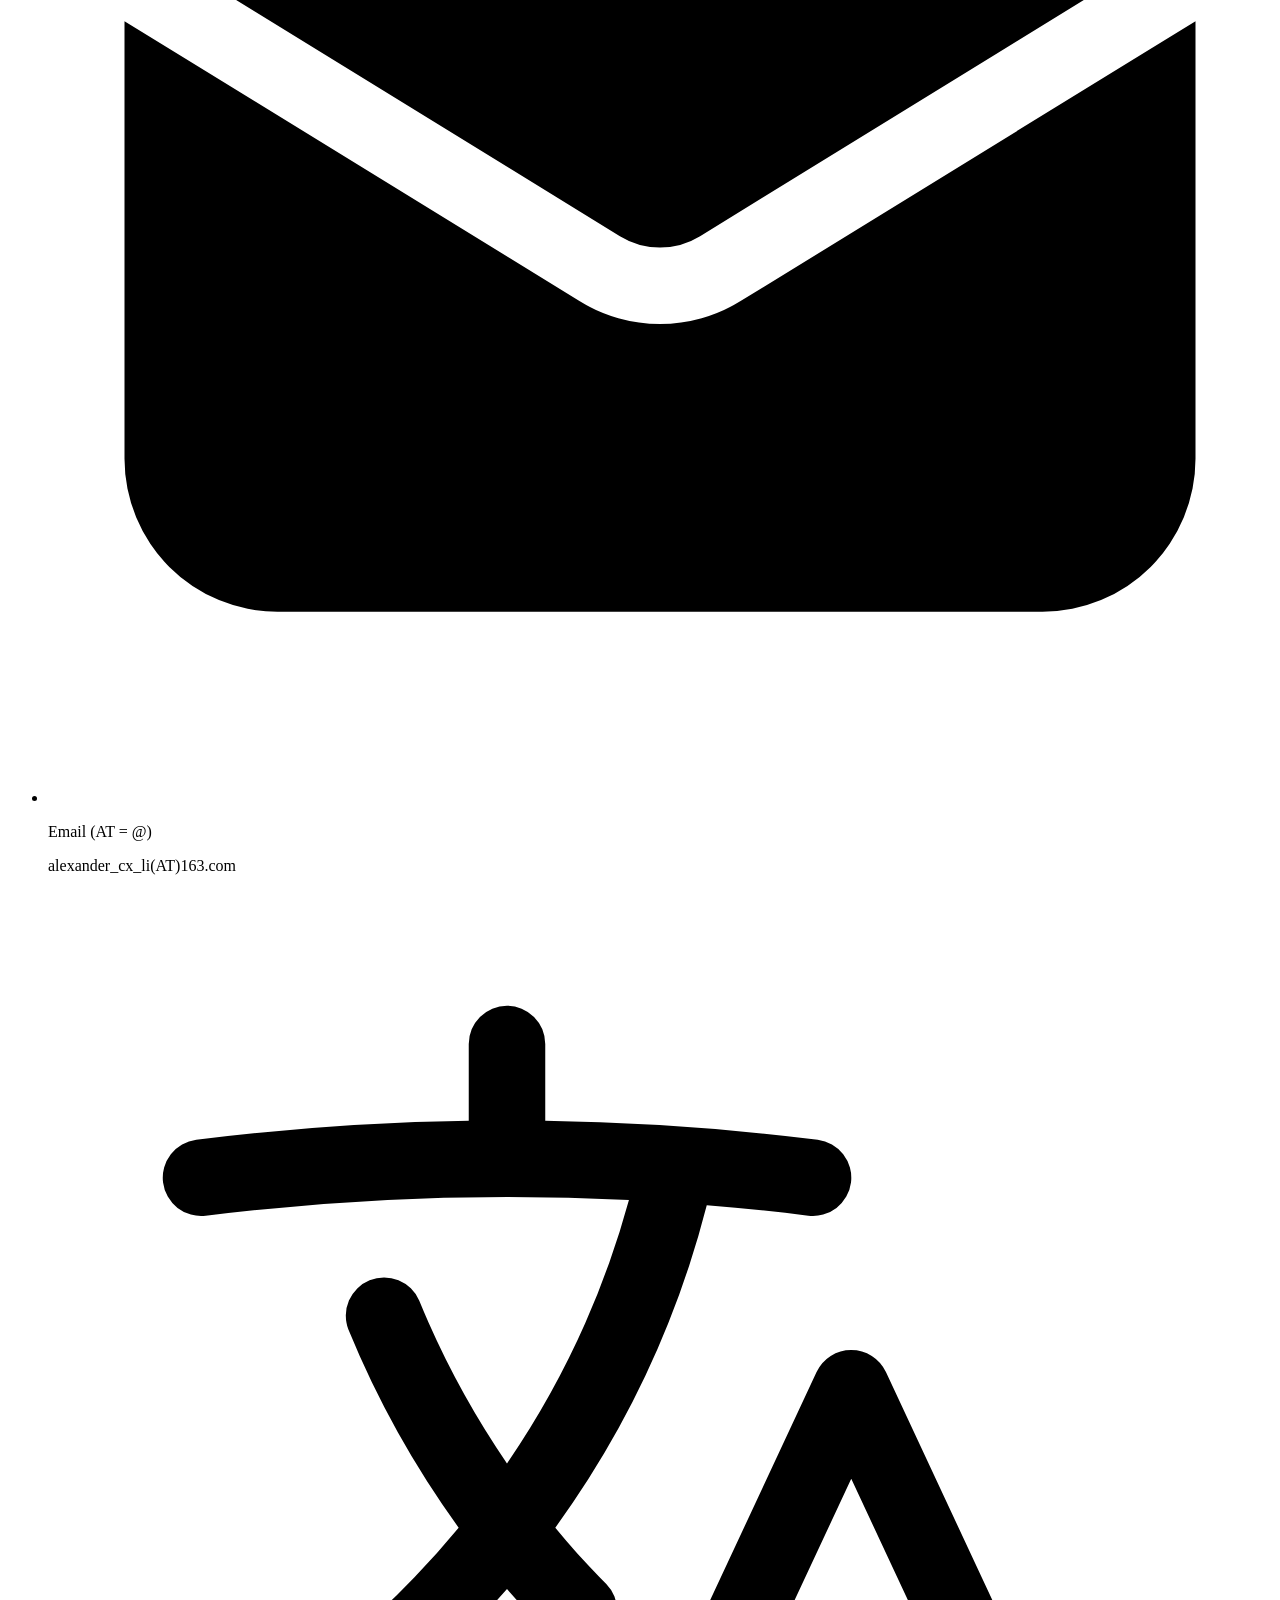
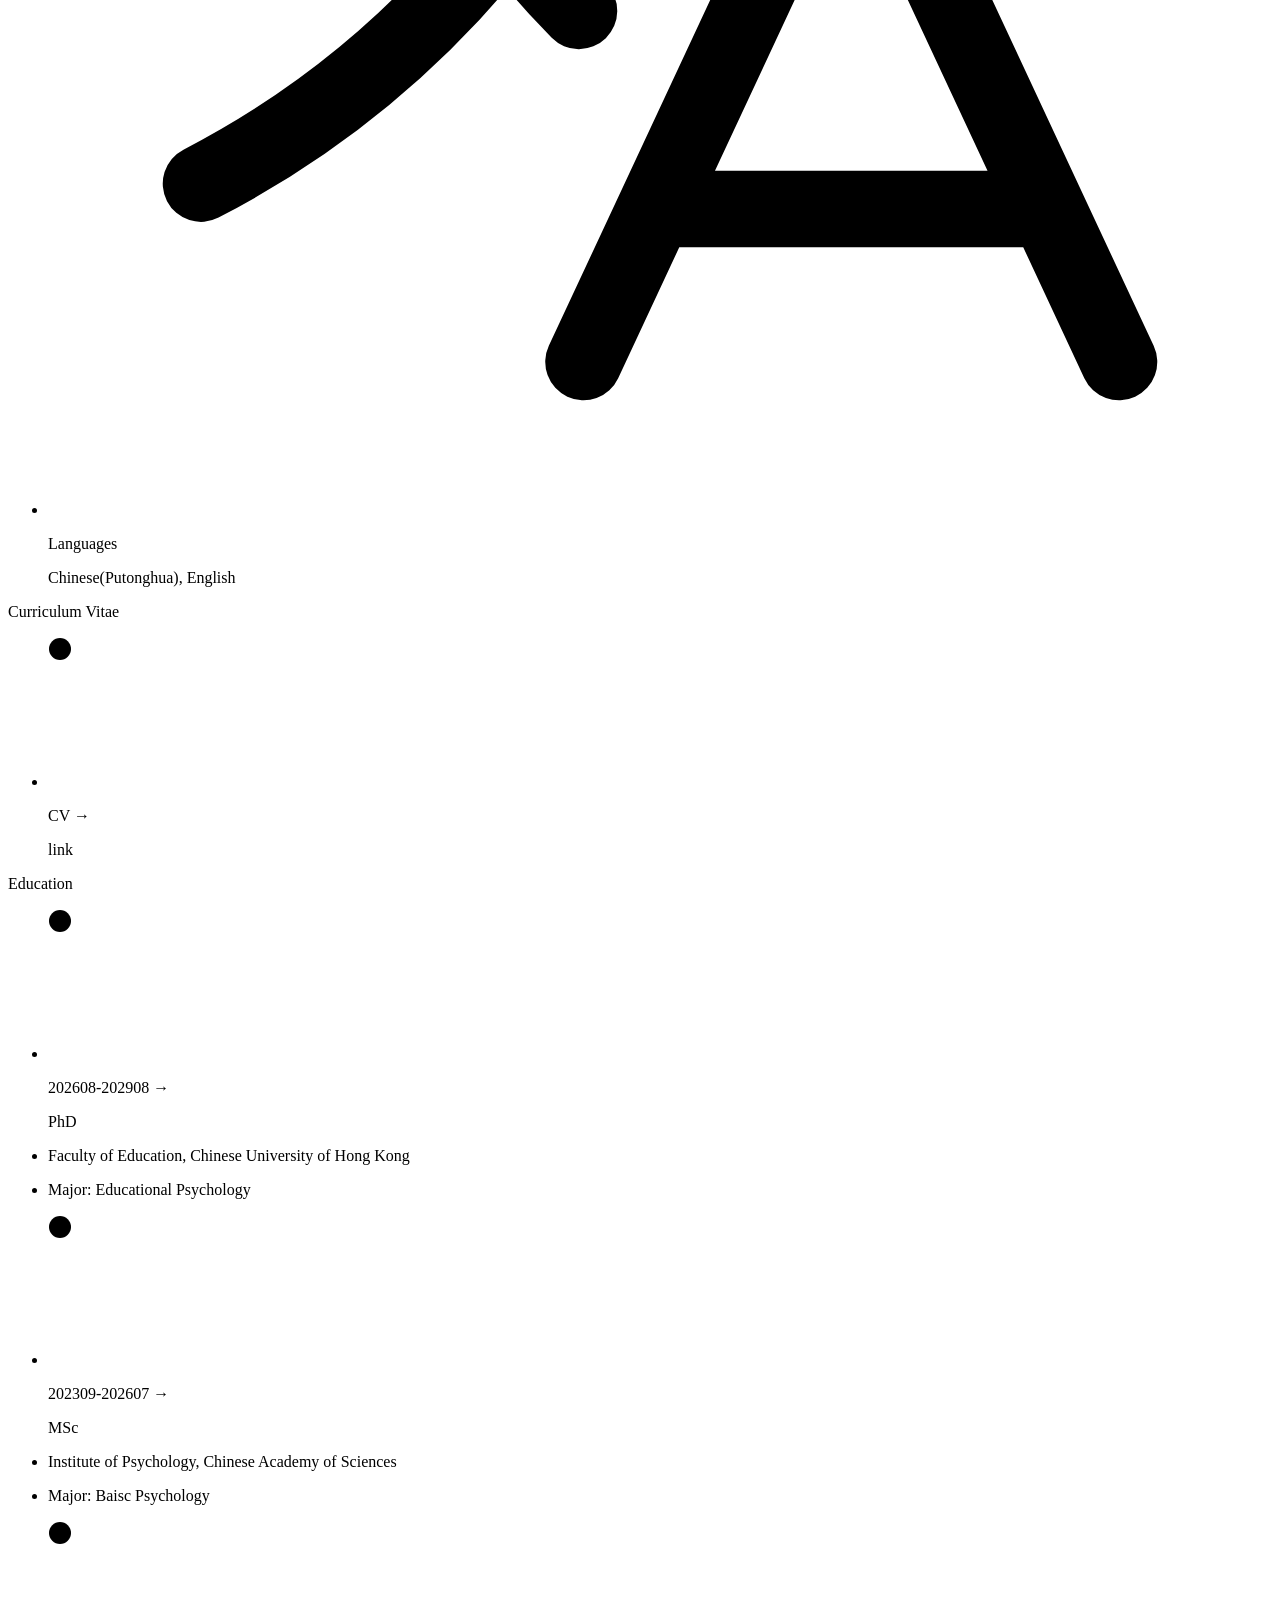
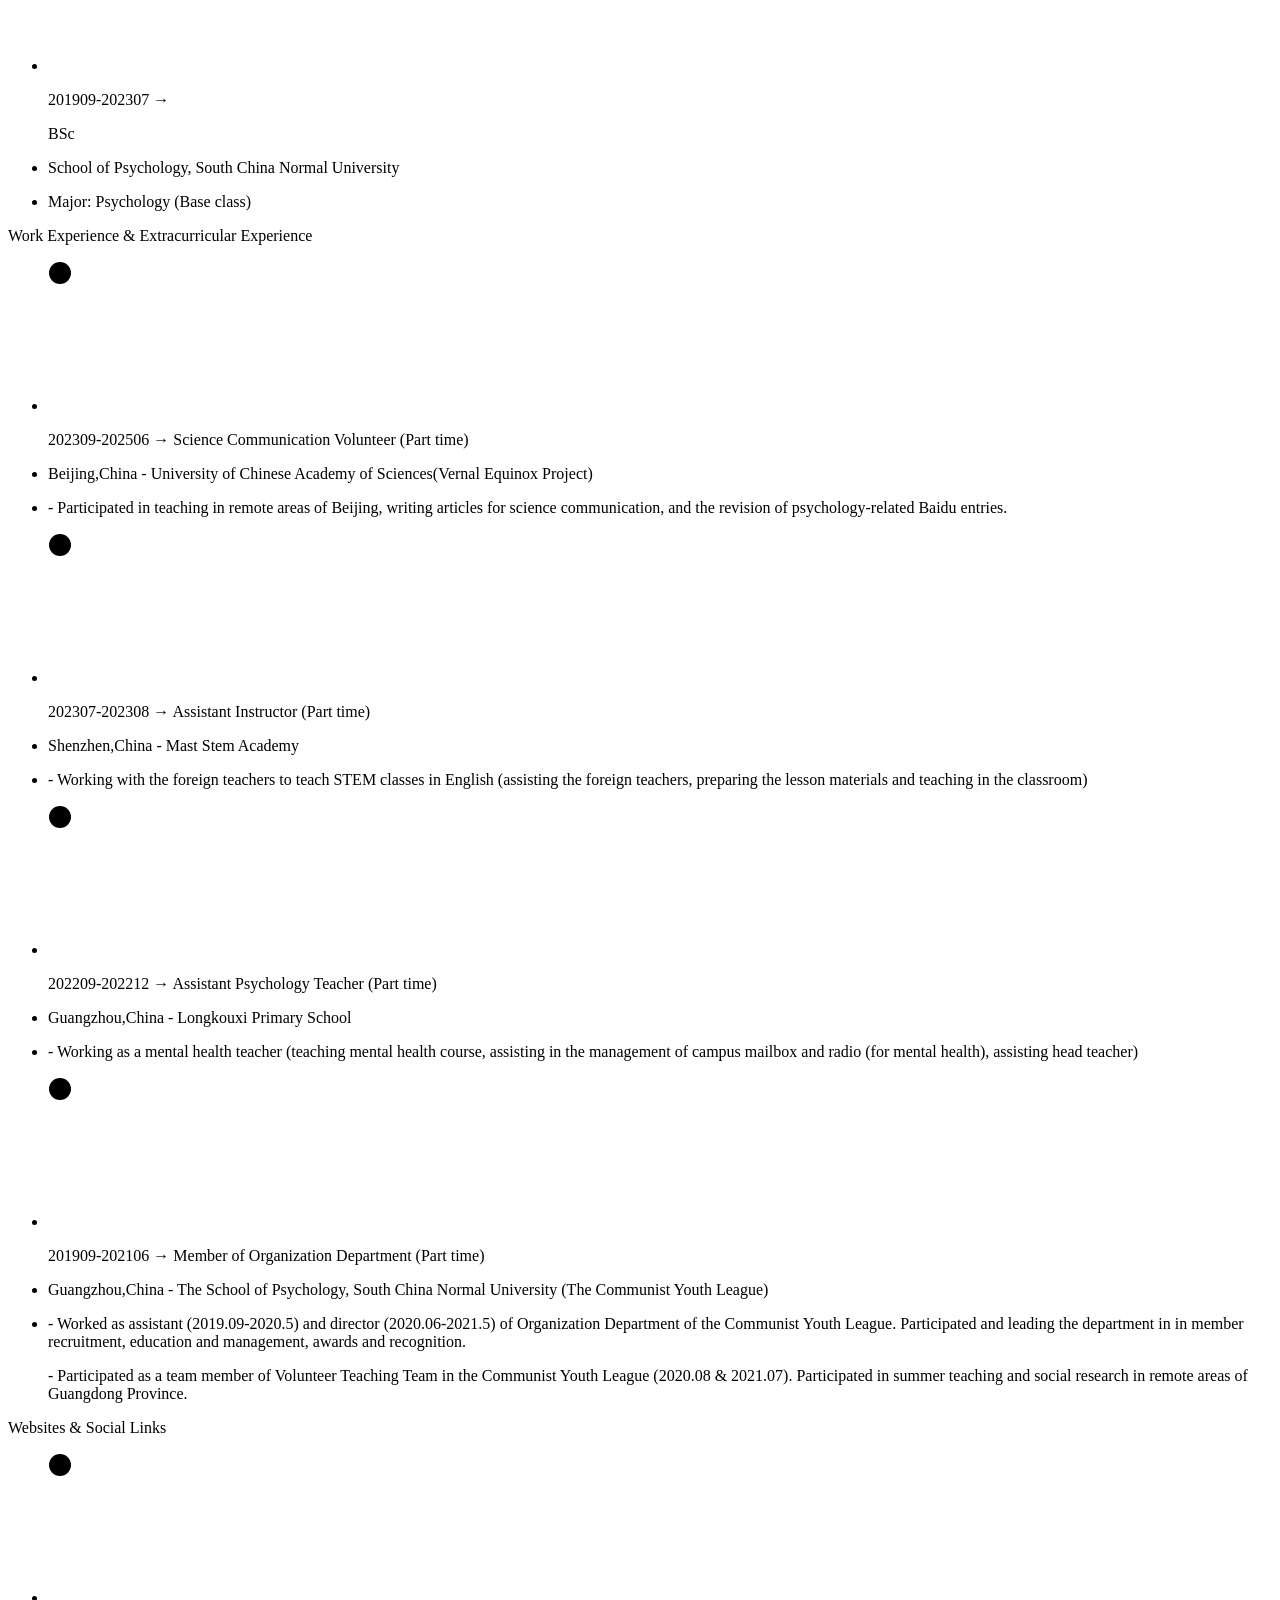
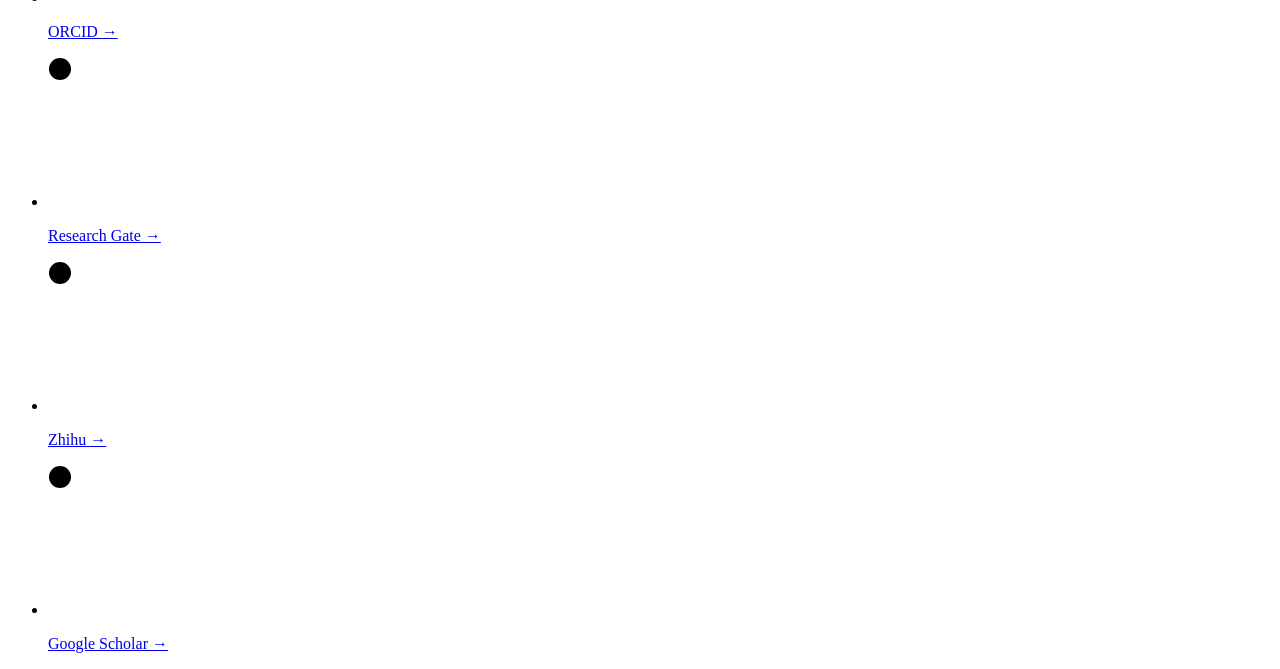
==== commit a4b1397a: "Update index.html" ====
--- a/index.html
+++ b/index.html
@@ -2,15 +2,13 @@
 <html>
 <!--第4至第1210行为tailwindCSS生成的CSS代码，放置于前，1212至1830行为正式代码-->
 
-
-<style type="text/css">
-/*! tailwindcss v4.1.12 | MIT License | https://tailwindcss.com */
+/*! tailwindcss v4.3.3 | MIT License | https://tailwindcss.com */
 @layer properties;
 @layer theme, base, components, utilities;
 @layer theme {
   :root, :host {
-    --font-sans: ui-sans-serif, system-ui, sans-serif, 'Apple Color Emoji', 'Segoe UI Emoji', 'Segoe UI Symbol',
-    'Noto Color Emoji';
+    --font-sans: -apple-system, BlinkMacSystemFont, 'Segoe UI', Roboto, 'Helvetica Neue', 'Noto Sans', Arial,
+    sans-serif, 'Apple Color Emoji', 'Segoe UI Emoji', 'Segoe UI Symbol', 'Noto Color Emoji';
     --font-mono: ui-monospace, SFMono-Regular, Menlo, Monaco, Consolas, 'Liberation Mono', 'Courier New',
     monospace;
     --color-sky-100: oklch(95.1% 0.026 236.824);
@@ -28,6 +26,7 @@
     --text-3xl: 1.875rem;
     --text-3xl--line-height: calc(2.25 / 1.875);
     --font-weight-semibold: 600;
+    --font-weight-bold: 700;
     --radius-md: 0.375rem;
     --radius-lg: 0.5rem;
     --default-transition-duration: 150ms;
@@ -47,7 +46,7 @@
     line-height: 1.5;
     -webkit-text-size-adjust: 100%;
     tab-size: 4;
-    font-family: var(--default-font-family, ui-sans-serif, system-ui, sans-serif, 'Apple Color Emoji', 'Segoe UI Emoji', 'Segoe UI Symbol', 'Noto Color Emoji');
+    font-family: var(--default-font-family, -apple-system, BlinkMacSystemFont, 'Segoe UI', Roboto, 'Helvetica Neue', 'Noto Sans', Arial, sans-serif, 'Apple Color Emoji', 'Segoe UI Emoji', 'Segoe UI Symbol', 'Noto Color Emoji');
     font-feature-settings: var(--default-font-feature-settings, normal);
     font-variation-settings: var(--default-font-variation-settings, normal);
     -webkit-tap-highlight-color: transparent;
@@ -99,7 +98,7 @@
     border-color: inherit;
     border-collapse: collapse;
   }
-  :-moz-focusring {
+  :-moz-focusring:where(:not(iframe)) {
     outline: auto;
   }
   progress {
@@ -192,7 +191,7 @@
     position: relative;
   }
   .inset-0 {
-    inset: calc(var(--spacing) * 0);
+    inset: 0px;
   }
   .z-10 {
     z-index: 10;
@@ -218,6 +217,10 @@
   .flex {
     display: flex;
   }
+  .size-6 {
+    width: calc(var(--spacing) * 6);
+    height: calc(var(--spacing) * 6);
+  }
   .h-6 {
     height: calc(var(--spacing) * 6);
   }
@@ -234,10 +237,10 @@
     min-height: 100vh;
   }
   .w-1\/3 {
-    width: calc(1/3 * 100%);
+    width: calc(1 / 3 * 100%);
   }
   .w-2\/3 {
-    width: calc(2/3 * 100%);
+    width: calc(2 / 3 * 100%);
   }
   .w-6 {
     width: calc(var(--spacing) * 6);
@@ -275,35 +278,27 @@
   .justify-center {
     justify-content: center;
   }
-  .space-y-4 {
-    :where(& > :not(:last-child)) {
-      --tw-space-y-reverse: 0;
-      margin-block-start: calc(calc(var(--spacing) * 4) * var(--tw-space-y-reverse));
-      margin-block-end: calc(calc(var(--spacing) * 4) * calc(1 - var(--tw-space-y-reverse)));
-    }
-  }
-  .space-y-6 {
-    :where(& > :not(:last-child)) {
-      --tw-space-y-reverse: 0;
-      margin-block-start: calc(calc(var(--spacing) * 6) * var(--tw-space-y-reverse));
-      margin-block-end: calc(calc(var(--spacing) * 6) * calc(1 - var(--tw-space-y-reverse)));
-    }
-  }
-  .divide-y {
-    :where(& > :not(:last-child)) {
-      --tw-divide-y-reverse: 0;
-      border-bottom-style: var(--tw-border-style);
-      border-top-style: var(--tw-border-style);
-      border-top-width: calc(1px * var(--tw-divide-y-reverse));
-      border-bottom-width: calc(1px * calc(1 - var(--tw-divide-y-reverse)));
-    }
-  }
-  .divide-gray-300\/50 {
-    :where(& > :not(:last-child)) {
-      border-color: color-mix(in srgb, oklch(87.2% 0.01 258.338) 50%, transparent);
-      @supports (color: color-mix(in lab, red, red)) {
-        border-color: color-mix(in oklab, var(--color-gray-300) 50%, transparent);
-      }
+  :where(.space-y-4 > :not(:last-child)) {
+    --tw-space-y-reverse: 0;
+    margin-block-start: calc(calc(var(--spacing) * 4) * var(--tw-space-y-reverse));
+    margin-block-end: calc(calc(var(--spacing) * 4) * calc(1 - var(--tw-space-y-reverse)));
+  }
+  :where(.space-y-6 > :not(:last-child)) {
+    --tw-space-y-reverse: 0;
+    margin-block-start: calc(calc(var(--spacing) * 6) * var(--tw-space-y-reverse));
+    margin-block-end: calc(calc(var(--spacing) * 6) * calc(1 - var(--tw-space-y-reverse)));
+  }
+  :where(.divide-y > :not(:last-child)) {
+    --tw-divide-y-reverse: 0;
+    border-bottom-style: var(--tw-border-style);
+    border-top-style: var(--tw-border-style);
+    border-top-width: calc(1px * var(--tw-divide-y-reverse));
+    border-bottom-width: calc(1px * calc(1 - var(--tw-divide-y-reverse)));
+  }
+  :where(.divide-gray-300\/50 > :not(:last-child)) {
+    border-color: color-mix(in srgb, oklch(87.2% 0.01 258.338) 50%, transparent);
+    @supports (color: color-mix(in lab, red, red)) {
+      border-color: color-mix(in oklab, var(--color-gray-300) 50%, transparent);
     }
   }
   .overflow-hidden {
@@ -321,6 +316,9 @@
   .bg-gray-300 {
     background-color: var(--color-gray-300);
   }
+  .bg-sky-500 {
+    background-color: var(--color-sky-500);
+  }
   .bg-sky-600 {
     background-color: var(--color-sky-600);
   }
@@ -339,6 +337,9 @@
   .fill-sky-100 {
     fill: var(--color-sky-100);
   }
+  .fill-sky-500 {
+    fill: var(--color-sky-500);
+  }
   .stroke-sky-500 {
     stroke: var(--color-sky-500);
   }
@@ -360,6 +361,9 @@
   .px-10 {
     padding-inline: calc(var(--spacing) * 10);
   }
+  .py-1 {
+    padding-block: var(--spacing);
+  }
   .py-2 {
     padding-block: calc(var(--spacing) * 2);
   }
@@ -386,6 +390,9 @@
   }
   .pb-8 {
     padding-bottom: calc(var(--spacing) * 8);
+  }
+  .text-center {
+    text-align: center;
   }
   .text-3xl {
     font-size: var(--text-3xl);
@@ -398,6 +405,10 @@
   .leading-7 {
     --tw-leading: calc(var(--spacing) * 7);
     line-height: calc(var(--spacing) * 7);
+  }
+  .font-bold {
+    --tw-font-weight: var(--font-weight-bold);
+    font-weight: var(--font-weight-bold);
   }
   .font-semibold {
     --tw-font-weight: var(--font-weight-semibold);
@@ -434,42 +445,28 @@
     transition-timing-function: var(--tw-ease, var(--default-transition-timing-function));
     transition-duration: var(--tw-duration, var(--default-transition-duration));
   }
-  .hover\:bg-sky-700 {
-    &:hover {
-      @media (hover: hover) {
-        background-color: var(--color-sky-700);
-      }
+  @media (hover: hover) {
+    .hover\:bg-sky-700:hover {
+      background-color: var(--color-sky-700);
     }
-  }
-  .hover\:text-sky-600 {
-    &:hover {
-      @media (hover: hover) {
-        color: var(--color-sky-600);
-      }
+    .hover\:text-sky-600:hover {
+      color: var(--color-sky-600);
     }
   }
-  .sm\:mx-auto {
-    @media (width >= 40rem) {
+  @media (width >= 40rem) {
+    .sm\:mx-auto {
       margin-inline: auto;
     }
-  }
-  .sm\:rounded-lg {
-    @media (width >= 40rem) {
+    .sm\:rounded-lg {
       border-radius: var(--radius-lg);
     }
-  }
-  .sm\:px-2 {
-    @media (width >= 40rem) {
+    .sm\:px-2 {
       padding-inline: calc(var(--spacing) * 2);
     }
-  }
-  .sm\:px-10 {
-    @media (width >= 40rem) {
+    .sm\:px-10 {
       padding-inline: calc(var(--spacing) * 10);
     }
-  }
-  .sm\:py-12 {
-    @media (width >= 40rem) {
+    .sm\:py-12 {
       padding-block: calc(var(--spacing) * 12);
     }
   }
@@ -587,6 +584,7 @@
     }
   }
 }
+
 </style>
 
 <!-- 最外层：横向 flex，占满全宽 -->
@@ -680,16 +678,18 @@
 
       <div class="bg-white px-6 pt-4 pb-8 shadow-xl ring-1 ring-gray-900/5 rounded-lg">
         <div class="divide-y divide-gray-300/50">
-          <div class="pt-4 text-base font-semibold leading-7">
-            <p class="text-gray-900">Chenxi Li</p>
+          <div class="pt-4 text-center text-base font-semibold leading-7">
+            <p class="text-gray-900">李晨曦 ｜ Chenxi LI</p>
           </div>
           <div class="pt-8 text-base font-semibold leading-7">
             <ul class="space-y-4">
               <li class="flex items-center">
-                <svg class="h-6 w-6 flex-none fill-sky-100 stroke-sky-500 stroke-2">
-                  <circle cx="12" cy="12" r="11" />
-                  <path d="m8 13 2.165 2.165a1 1 0 0 0 1.521-.126L16 9" fill="none" />
-                </svg>
+                <svg xmlns="http://www.w3.org/2000/svg" viewBox="0 0 24 24" class="size-6 fill-sky-500">
+                  <path d="M11.584 2.376a.75.75 0 0 1 .832 0l9 6a.75.75 0 1 1-.832 1.248L12 3.901 3.416 9.624a.75.75 0 0 1-.832-1.248l9-6Z" />
+                  <path fill-rule="evenodd" d="M20.25 10.332v9.918H21a.75.75 0 0 1 0 1.5H3a.75.75 0 0 1 0-1.5h.75v-9.918a.75.75 0 0 1 .634-.74A49.109 49.109 0 0 1 12 9c2.59 0 5.134.202 7.616.592a.75.75 0 0 1 .634.74Zm-7.5 2.418a.75.75 0 0 0-1.5 0v6.75a.75.75 0 0 0 1.5 0v-6.75Zm3-.75a.75.75 0 0 1 .75.75v6.75a.75.75 0 0 1-1.5 0v-6.75a.75.75 0 0 1 .75-.75ZM9 12.75a.75.75 0 0 0-1.5 0v6.75a.75.75 0 0 0 1.5 0v-6.75Z" clip-rule="evenodd" />
+                  <path d="M12 7.875a1.125 1.125 0 1 0 0-2.25 1.125 1.125 0 0 0 0 2.25Z" />
+                </svg>
+
                 <p class="ml-4">
                   <a  class="text-sky-500 hover:text-sky-600">Location</a>
                 </p>
@@ -697,16 +697,28 @@
               <p class=" px-6 text-gray-900">Hong Kong SAR, China</p>
 
               <li class="flex items-center">
-                <svg class="h-6 w-6 flex-none fill-sky-100 stroke-sky-500 stroke-2">
-                  <circle cx="12" cy="12" r="11" />
-                  <path d="m8 13 2.165 2.165a1 1 0 0 0 1.521-.126L16 9" fill="none" />
-                </svg>
-                <p class="ml-4">
-                  <a class="text-sky-500 hover:text-sky-600">Email</a>
-                  <p class=" px-2 text-sky-500">(AT = @)</p>
+                <svg xmlns="http://www.w3.org/2000/svg" viewBox="0 0 24 24" class="size-6 fill-sky-500">
+                  <path d="M1.5 8.67v8.58a3 3 0 0 0 3 3h15a3 3 0 0 0 3-3V8.67l-8.928 5.493a3 3 0 0 1-3.144 0L1.5 8.67Z" />
+                  <path d="M22.5 6.908V6.75a3 3 0 0 0-3-3h-15a3 3 0 0 0-3 3v.158l9.714 5.978a1.5 1.5 0 0 0 1.572 0L22.5 6.908Z" />
+                </svg>
+
+                <p class="ml-4">
+                  <a class="text-sky-500 hover:text-sky-600">Email (AT = @)</a>
                 </p>
               </li>
               <p class=" px-6 text-gray-900">alexander_cx_li(AT)163.com</p>
+
+              <li class="flex items-center">
+                <svg xmlns="http://www.w3.org/2000/svg" viewBox="0 0 24 24" class="size-6 fill-sky-500">
+                  <path fill-rule="evenodd" d="M9 2.25a.75.75 0 0 1 .75.75v1.506a49.384 49.384 0 0 1 5.343.371.75.75 0 1 1-.186 1.489c-.66-.083-1.323-.151-1.99-.206a18.67 18.67 0 0 1-2.97 6.323c.318.384.65.753 1 1.107a.75.75 0 0 1-1.07 1.052A18.902 18.902 0 0 1 9 13.687a18.823 18.823 0 0 1-5.656 4.482.75.75 0 0 1-.688-1.333 17.323 17.323 0 0 0 5.396-4.353A18.72 18.72 0 0 1 5.89 8.598a.75.75 0 0 1 1.388-.568A17.21 17.21 0 0 0 9 11.224a17.168 17.168 0 0 0 2.391-5.165 48.04 48.04 0 0 0-8.298.307.75.75 0 0 1-.186-1.489 49.159 49.159 0 0 1 5.343-.371V3A.75.75 0 0 1 9 2.25ZM15.75 9a.75.75 0 0 1 .68.433l5.25 11.25a.75.75 0 1 1-1.36.634l-1.198-2.567h-6.744l-1.198 2.567a.75.75 0 0 1-1.36-.634l5.25-11.25A.75.75 0 0 1 15.75 9Zm-2.672 8.25h5.344l-2.672-5.726-2.672 5.726Z" clip-rule="evenodd" />
+                </svg>
+
+                <p class="ml-4">
+                  <a class="text-sky-500 hover:text-sky-600">Languages</a>
+                </p>
+              </li>
+              <p class=" px-6 text-gray-900">Chinese(Putonghua), English</p>
+
             </ul>
           </div>
         </div>
@@ -721,9 +733,9 @@
       <div class="mx-10">
         <div class="divide-y divide-gray-300/50">
           <div class="pt-4 text-base font-semibold leading-7">
-            <p class="text-gray-900">Curriculum Vitae</p>
-            <p> </p>
-          </div>
+            <p class="rounded-md bg-sky-500 px-3 py-1 font-bold text-white">Curriculum Vitae</p>
+          </div>
+
           <div class="pt-8 text-base font-semibold leading-7">
             <ul class="space-y-4">
               <li class="flex items-center">
@@ -745,9 +757,9 @@
     <div class="relative bg-white px-6 pt-4 pb-8 shadow-xl ring-1 ring-gray-900/5 sm:mx-auto w-[750px] sm:rounded-lg sm:px-10 sm mb-4">
       <div class="mx-10">
         <div class="divide-y divide-gray-300/50">
+
           <div class="pt-4 text-base font-semibold leading-7">
-            <p class="text-gray-900">Education</p>
-            <p> </p>
+            <p class="rounded-md bg-sky-500 px-3 py-1 font-bold text-white">Education</p>
           </div>
 
           <div class="pt-8 text-base font-semibold leading-7">
@@ -826,9 +838,11 @@
     <div class="relative bg-white px-6 pt-4 pb-8 shadow-xl ring-1 ring-gray-900/5 sm:mx-auto w-[750px] sm:rounded-lg sm:px-10 sm mb-4">
       <div class="mx-10">
         <div class="divide-y divide-gray-300/50">
+
           <div class="pt-4 text-base font-semibold leading-7">
-            <p class="text-gray-900">Websites & Social Links</p>
-          </div>
+            <p class="rounded-md bg-sky-500 px-3 py-1 font-bold text-white">Work Experience & Extracurricular Experience</p>
+          </div>
+
           <div class="pt-8 text-base font-semibold leading-7">
             <ul class="space-y-4">
               <li class="flex items-center">
@@ -837,6 +851,111 @@
                   <path d="m8 13 2.165 2.165a1 1 0 0 0 1.521-.126L16 9" fill="none" />
                 </svg>
                 <p class="ml-4">
+                  <a class="text-gray-900 hover:text-sky-600">202309-202506 &rarr; Science Communication Volunteer (Part time)</a>
+                </p>
+
+                <li class="flex items-center">
+                  <p class=" px-6 text-gray-900">Beijing,China - University of Chinese Academy of Sciences(Vernal Equinox Project)</p>
+                </li>
+
+              <li class="flex items-center">
+                <div class="text-base font-semibold px-6">
+                  <p class="rounded-md bg-gray-300 px-3 py-1 text-black"> - Participated in teaching in remote areas of Beijing, writing articles for science communication, and the revision of psychology-related Baidu entries.</p>
+                </div>
+              </li>
+            </ul>
+          </div>
+
+          <div class="pt-8 text-base font-semibold leading-7">
+            <ul class="space-y-4">
+              <li class="flex items-center">
+                <svg class="h-6 w-6 flex-none fill-sky-100 stroke-sky-500 stroke-2" stroke-linecap="round" stroke-linejoin="round">
+                  <circle cx="12" cy="12" r="11" />
+                  <path d="m8 13 2.165 2.165a1 1 0 0 0 1.521-.126L16 9" fill="none" />
+                </svg>
+                <p class="ml-4">
+                  <a class="text-gray-900 hover:text-sky-600">202307-202308 &rarr; Assistant Instructor (Part time)</a>
+                </p>
+
+                <li class="flex items-center">
+                  <p class=" px-6 text-gray-900">Shenzhen,China - Mast Stem Academy</p>
+                </li>
+
+              <li class="flex items-center">
+                <div class="text-base font-semibold px-6">
+                  <p class="rounded-md bg-gray-300 px-3 py-1 text-black"> - Working with the foreign teachers to teach STEM classes in English (assisting the foreign teachers, preparing the lesson materials and teaching in the classroom)</p>
+                </div>
+              </li>
+            </ul>
+          </div>
+
+          <div class="pt-8 text-base font-semibold leading-7">
+            <ul class="space-y-4">
+              <li class="flex items-center">
+                <svg class="h-6 w-6 flex-none fill-sky-100 stroke-sky-500 stroke-2" stroke-linecap="round" stroke-linejoin="round">
+                  <circle cx="12" cy="12" r="11" />
+                  <path d="m8 13 2.165 2.165a1 1 0 0 0 1.521-.126L16 9" fill="none" />
+                </svg>
+                <p class="ml-4">
+                  <a class="text-gray-900 hover:text-sky-600">202209-202212 &rarr; Assistant Psychology Teacher (Part time)</a>
+                </p>
+
+                <li class="flex items-center">
+                  <p class=" px-6 text-gray-900">Guangzhou,China - Longkouxi Primary School</p>
+                </li>
+
+              <li class="flex items-center">
+                <div class="text-base font-semibold px-6">
+                  <p class="rounded-md bg-gray-300 px-3 py-1 text-black"> - Working as a mental health teacher (teaching mental health course, assisting in the management of campus mailbox and radio (for mental health), assisting head teacher)</p>
+                </div>
+              </li>
+            </ul>
+          </div>
+
+          <div class="pt-8 text-base font-semibold leading-7">
+            <ul class="space-y-4">
+              <li class="flex items-center">
+                <svg class="h-6 w-6 flex-none fill-sky-100 stroke-sky-500 stroke-2" stroke-linecap="round" stroke-linejoin="round">
+                  <circle cx="12" cy="12" r="11" />
+                  <path d="m8 13 2.165 2.165a1 1 0 0 0 1.521-.126L16 9" fill="none" />
+                </svg>
+                <p class="ml-4">
+                  <a class="text-gray-900 hover:text-sky-600">201909-202106 &rarr; Member of Organization Department (Part time)</a>
+                </p>
+
+                <li class="flex items-center">
+                  <p class=" px-6 text-gray-900">Guangzhou,China - The School of Psychology, South China Normal University (The Communist Youth League)</p>
+                </li>
+
+              <li class="flex items-center">
+                <div class="text-base font-semibold px-6">
+                  <p class="rounded-md bg-gray-300 px-3 py-1 text-black"> - Worked as assistant (2019.09-2020.5) and director (2020.06-2021.5) of Organization Department of the Communist Youth League. Participated and leading the department in in member recruitment, education and management, awards and recognition.</p>
+
+                  <p class="rounded-md bg-gray-300 px-3 py-1 text-black"> - Participated as a team member of Volunteer Teaching Team in the Communist Youth League (2020.08 & 2021.07). Participated in summer teaching and social research in remote areas of Guangdong Province.</p>
+              </li>
+            </ul>
+          </div>
+
+        </div>
+      </div>
+    </div>
+
+    <div class="relative bg-white px-6 pt-4 pb-8 shadow-xl ring-1 ring-gray-900/5 sm:mx-auto w-[750px] sm:rounded-lg sm:px-10 sm mb-4">
+      <div class="mx-10">
+        <div class="divide-y divide-gray-300/50">
+
+          <div class="pt-4 text-base font-semibold leading-7">
+            <p class="rounded-md bg-sky-500 px-3 py-1 font-bold text-white">Websites & Social Links</p>
+          </div>
+
+          <div class="pt-8 text-base font-semibold leading-7">
+            <ul class="space-y-4">
+              <li class="flex items-center">
+                <svg class="h-6 w-6 flex-none fill-sky-100 stroke-sky-500 stroke-2" stroke-linecap="round" stroke-linejoin="round">
+                  <circle cx="12" cy="12" r="11" />
+                  <path d="m8 13 2.165 2.165a1 1 0 0 0 1.521-.126L16 9" fill="none" />
+                </svg>
+                <p class="ml-4">
                   <a href="https://orcid.org/0000-0003-0113-0686" class="text-sky-500 hover:text-sky-600">ORCID &rarr;</a>
                 </p>               
               </li>
@@ -851,7 +970,7 @@
                 </p>                
               </li>
 
-                            <li class="flex items-center">
+              <li class="flex items-center">
                 <svg class="h-6 w-6 flex-none fill-sky-100 stroke-sky-500 stroke-2" stroke-linecap="round" stroke-linejoin="round">
                   <circle cx="12" cy="12" r="11" />
                   <path d="m8 13 2.165 2.165a1 1 0 0 0 1.521-.126L16 9" fill="none" />
@@ -859,7 +978,18 @@
                 <p class="ml-4">
                   <a href="https://www.zhihu.com/people/axrl-83" class="text-sky-500 hover:text-sky-600">Zhihu &rarr;</a>
                 </p>                
-              </li>     
+              </li>
+
+              <li class="flex items-center">
+                <svg class="h-6 w-6 flex-none fill-sky-100 stroke-sky-500 stroke-2" stroke-linecap="round" stroke-linejoin="round">
+                  <circle cx="12" cy="12" r="11" />
+                  <path d="m8 13 2.165 2.165a1 1 0 0 0 1.521-.126L16 9" fill="none" />
+                </svg>
+                <p class="ml-4">
+                  <a href="https://scholar.google.com/citations?hl=zh-CN&user=RgNfwHwAAAAJ" class="text-sky-500 hover:text-sky-600">Google Scholar &rarr;</a>
+                </p>                
+              </li>              
+
             </ul>
           </div>
         </div>
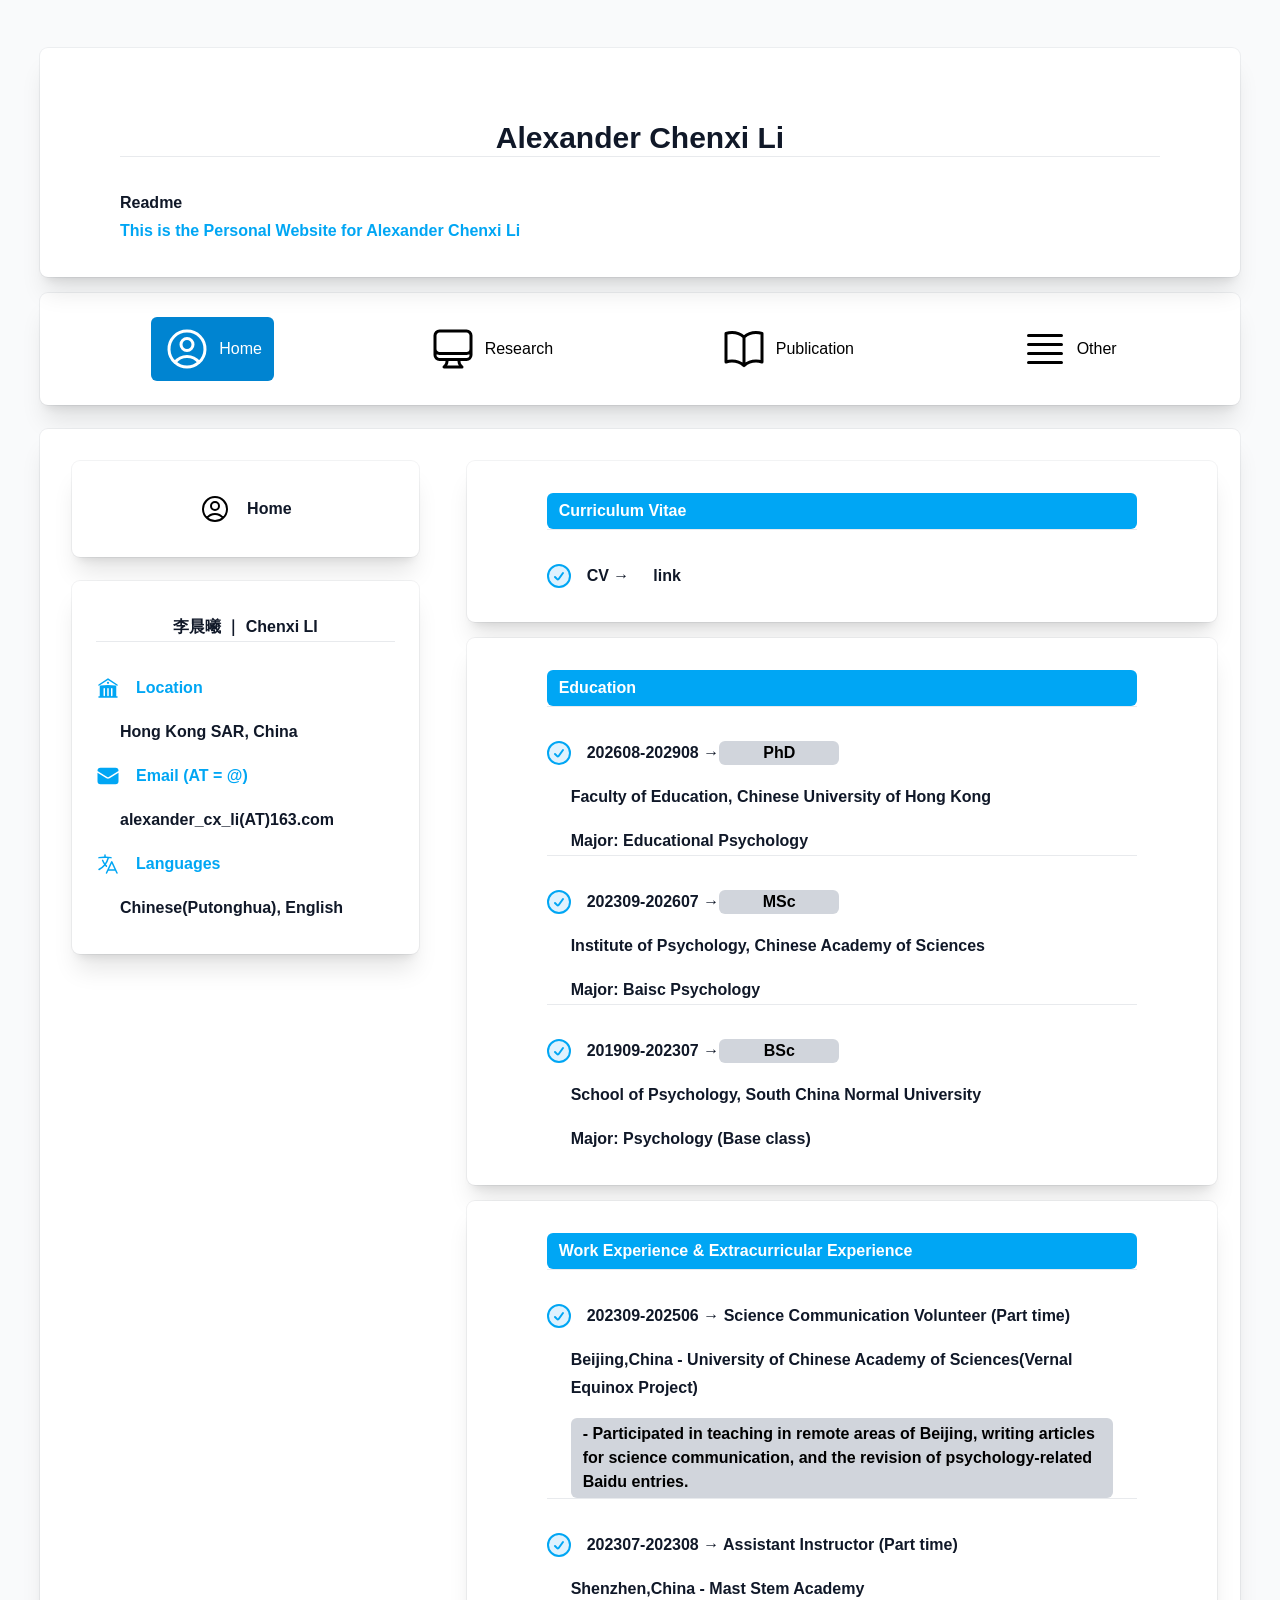
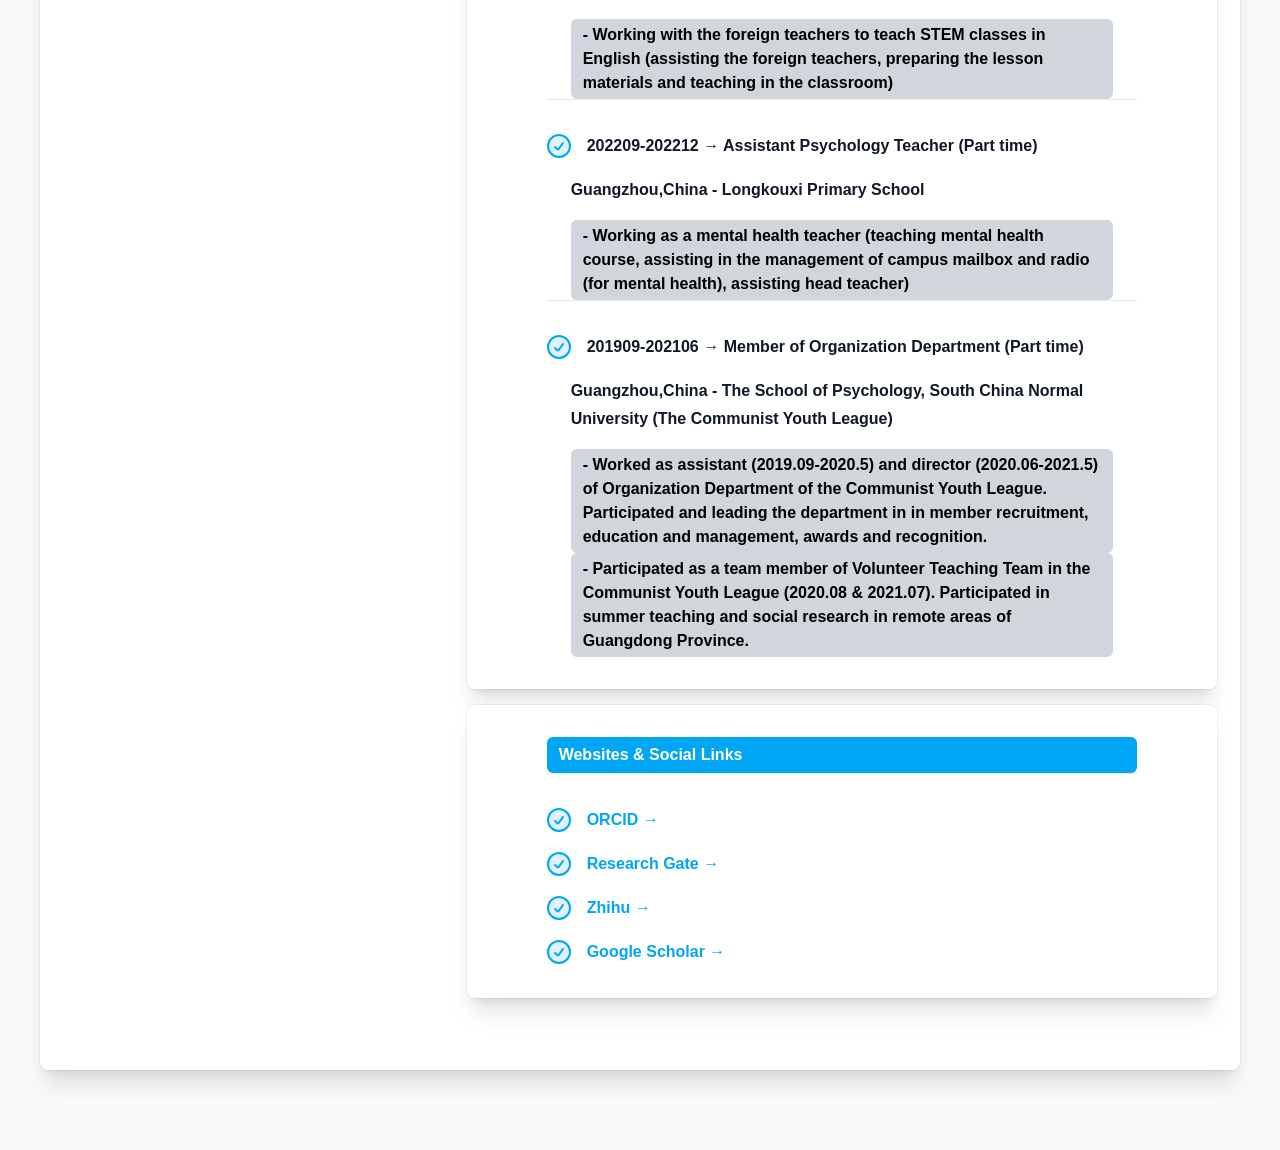
==== commit f010383c: "Update index.html" ====
--- a/index.html
+++ b/index.html
@@ -1,7 +1,7 @@
 <!doctype html>
 <html>
 <!--第4至第1210行为tailwindCSS生成的CSS代码，放置于前，1212至1830行为正式代码-->
-
+<style>
 /*! tailwindcss v4.3.3 | MIT License | https://tailwindcss.com */
 @layer properties;
 @layer theme, base, components, utilities;
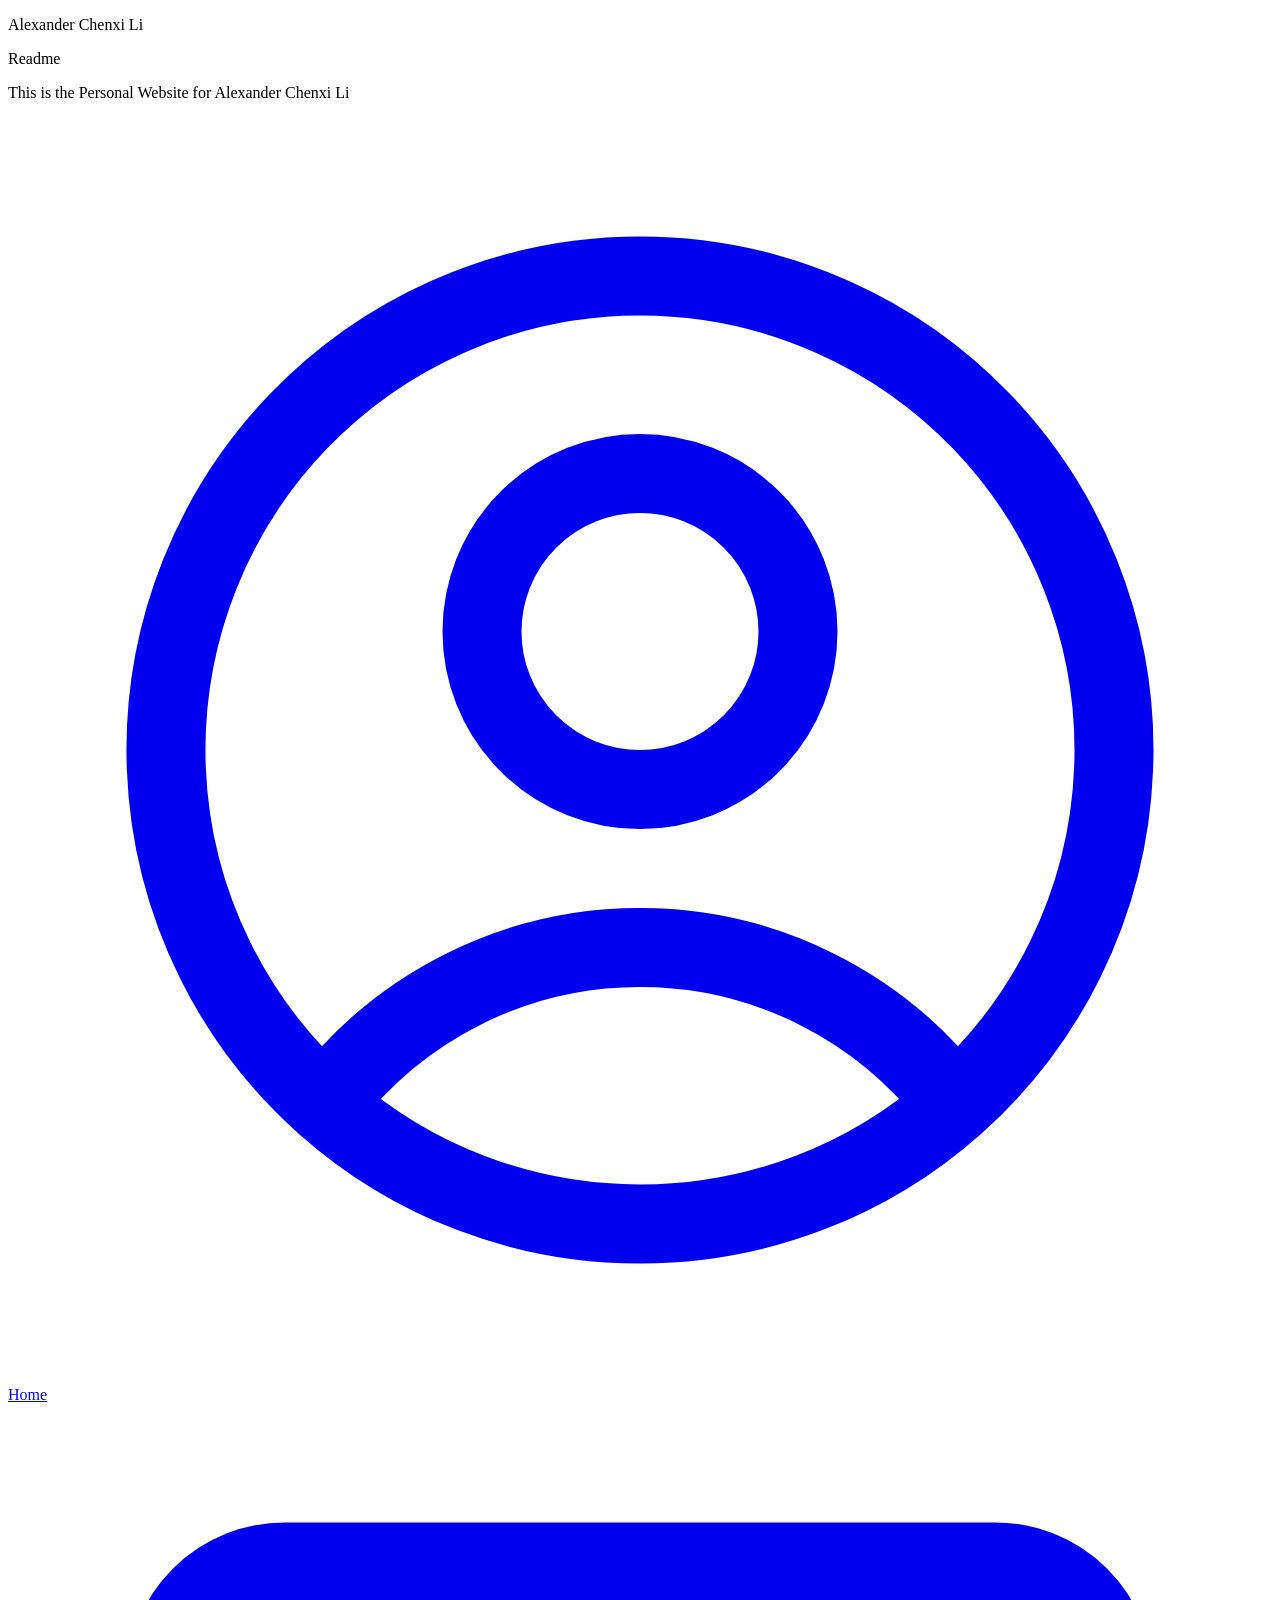
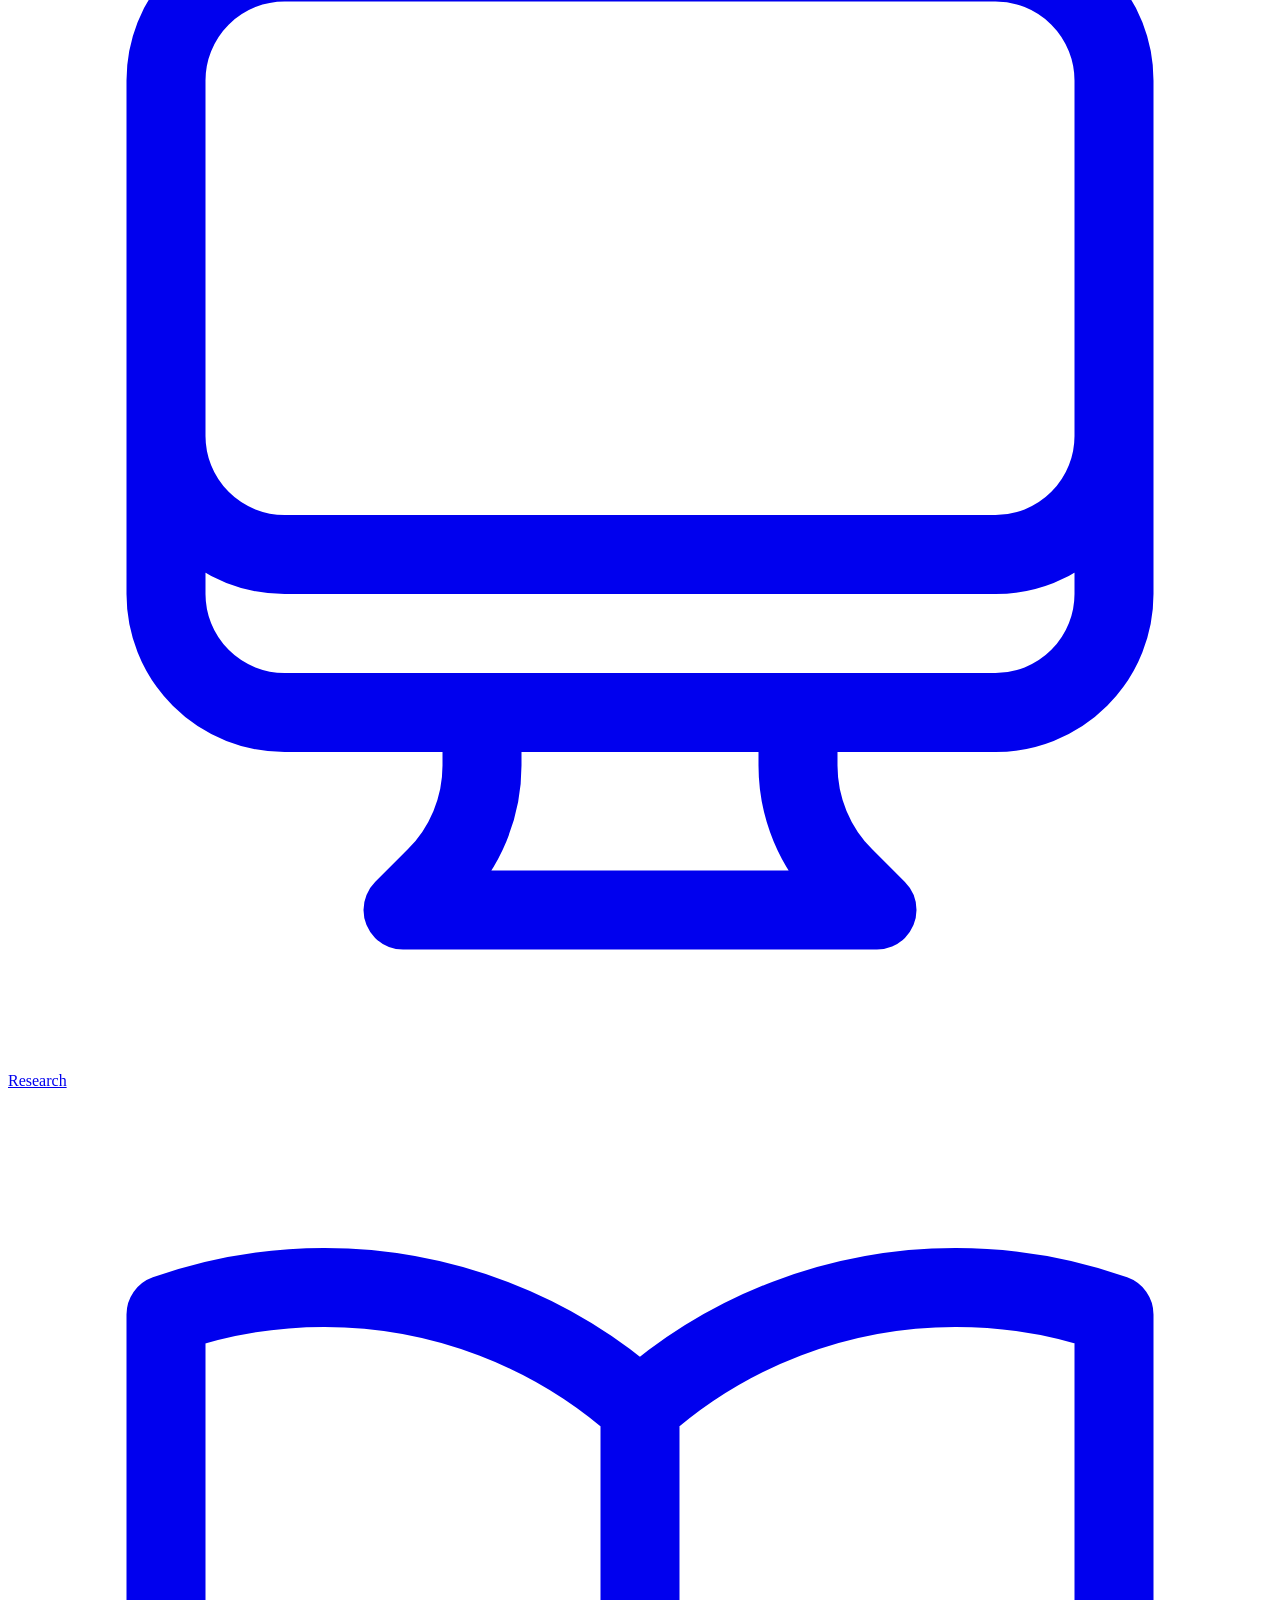
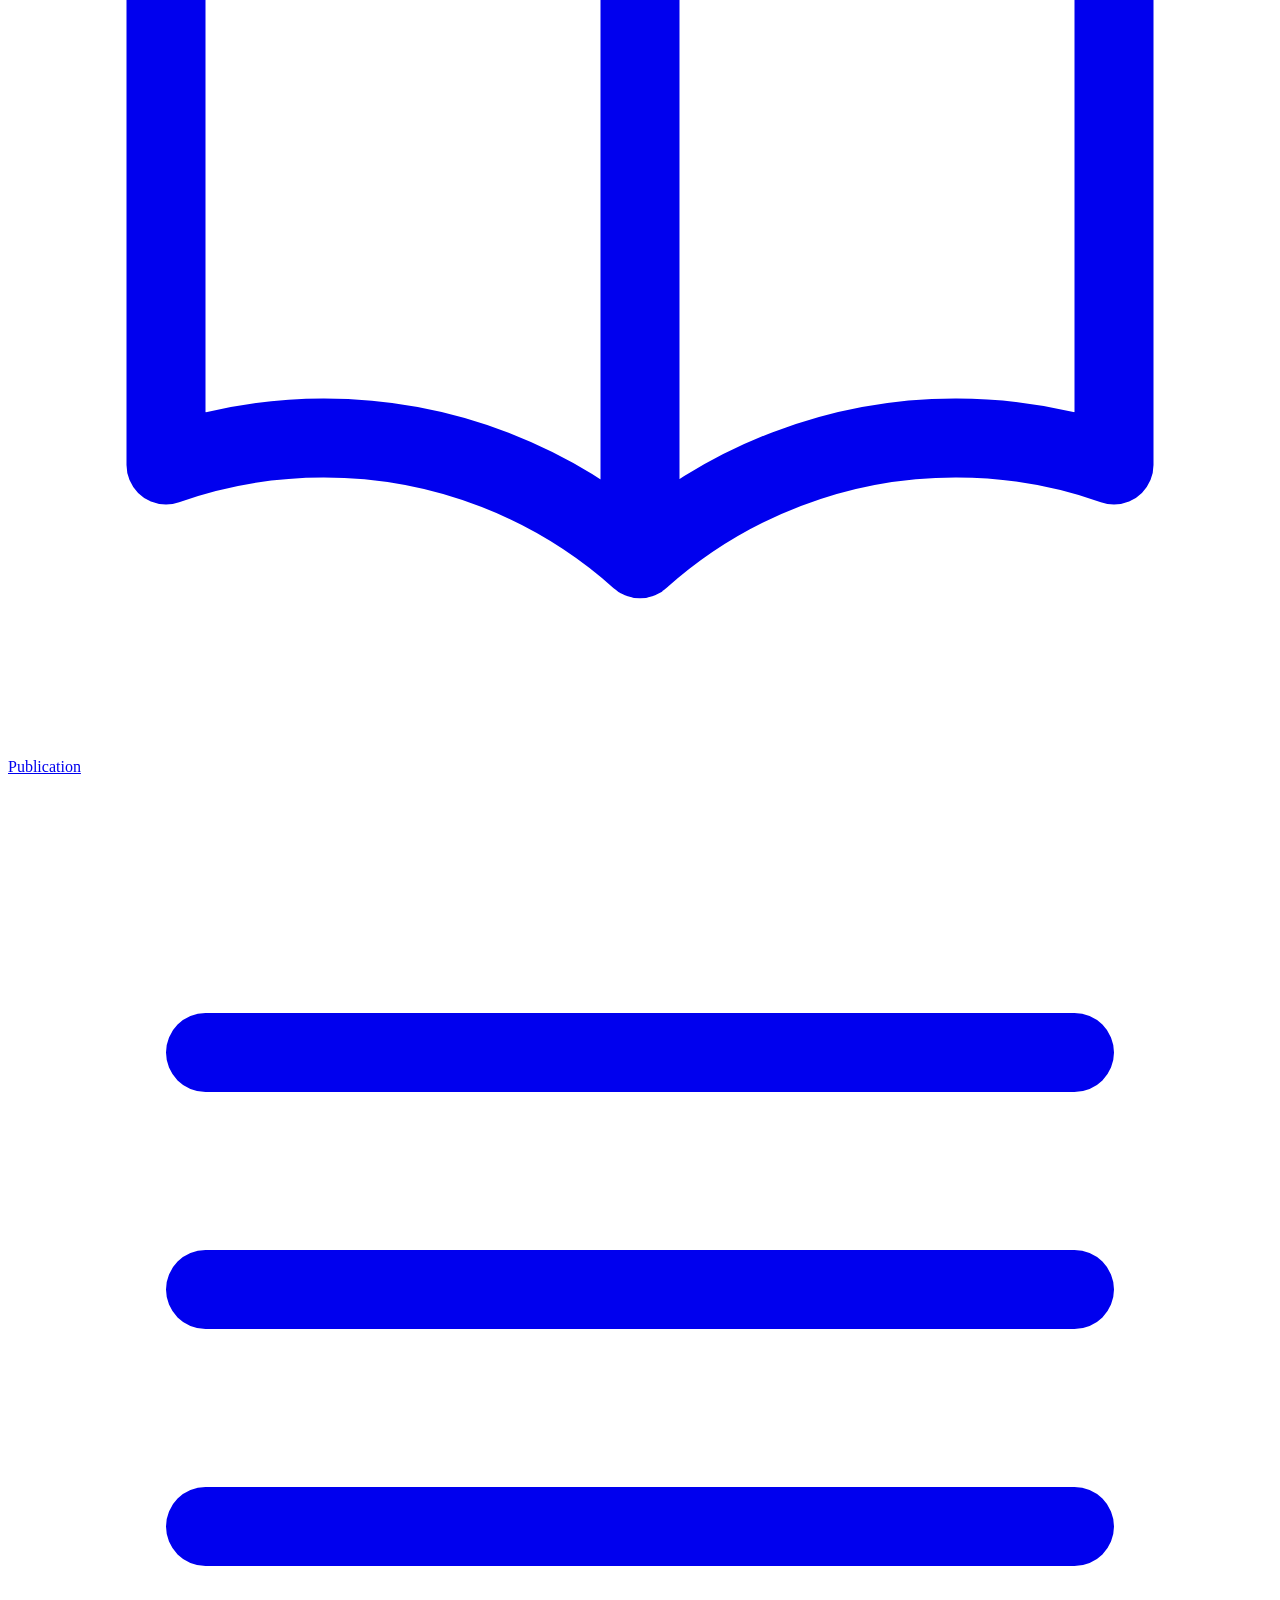
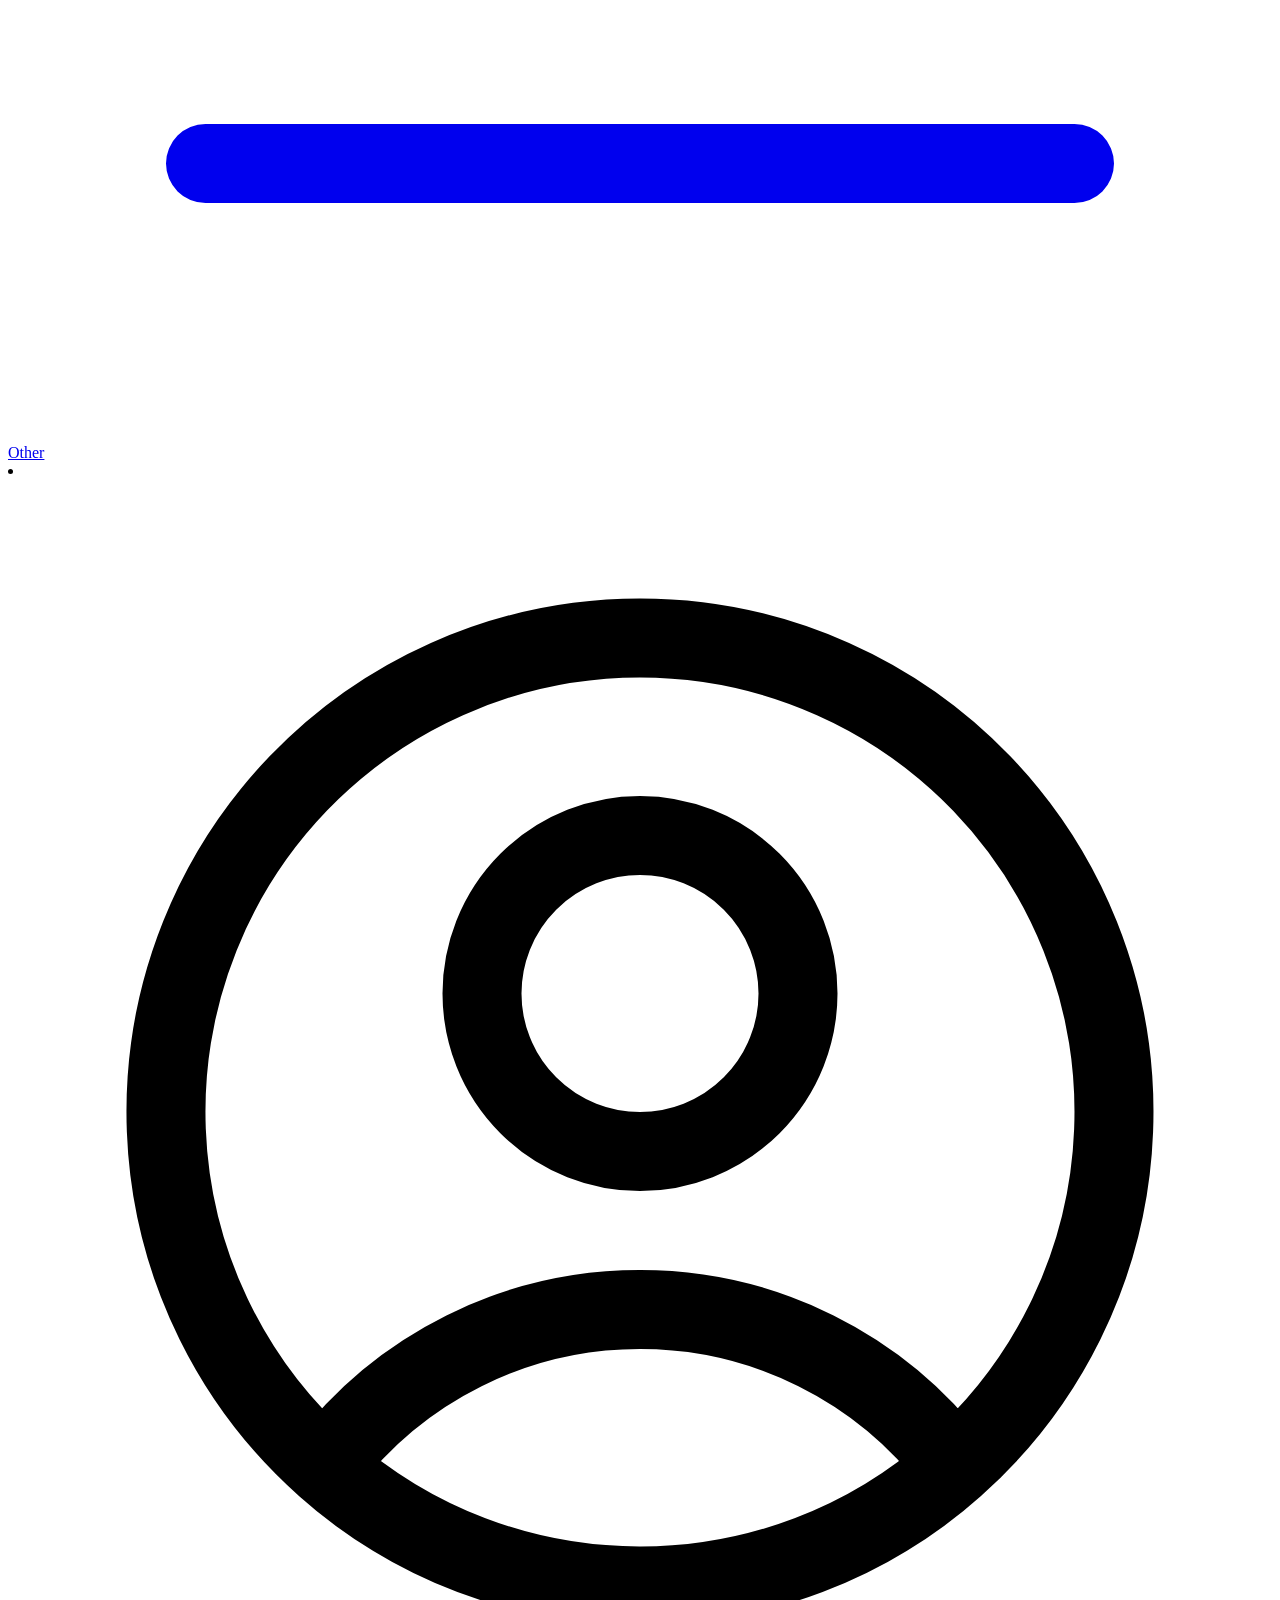
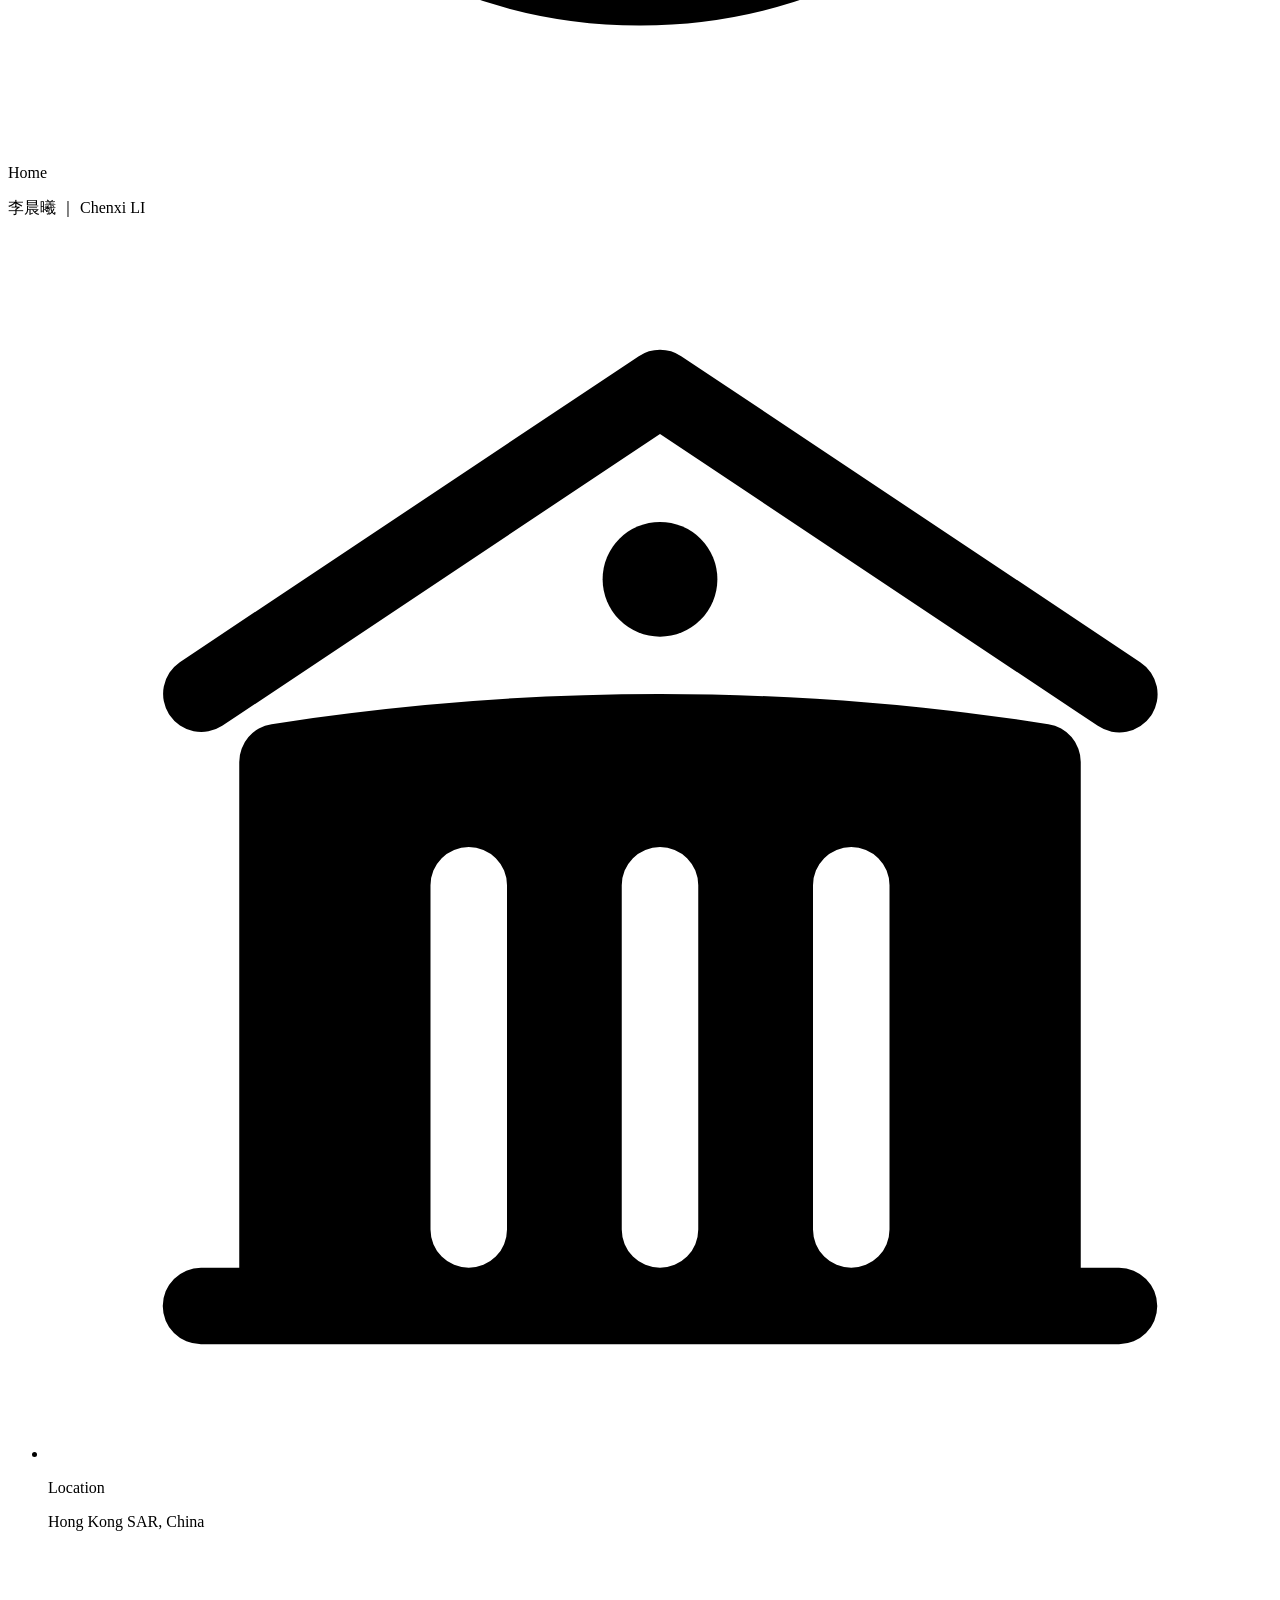
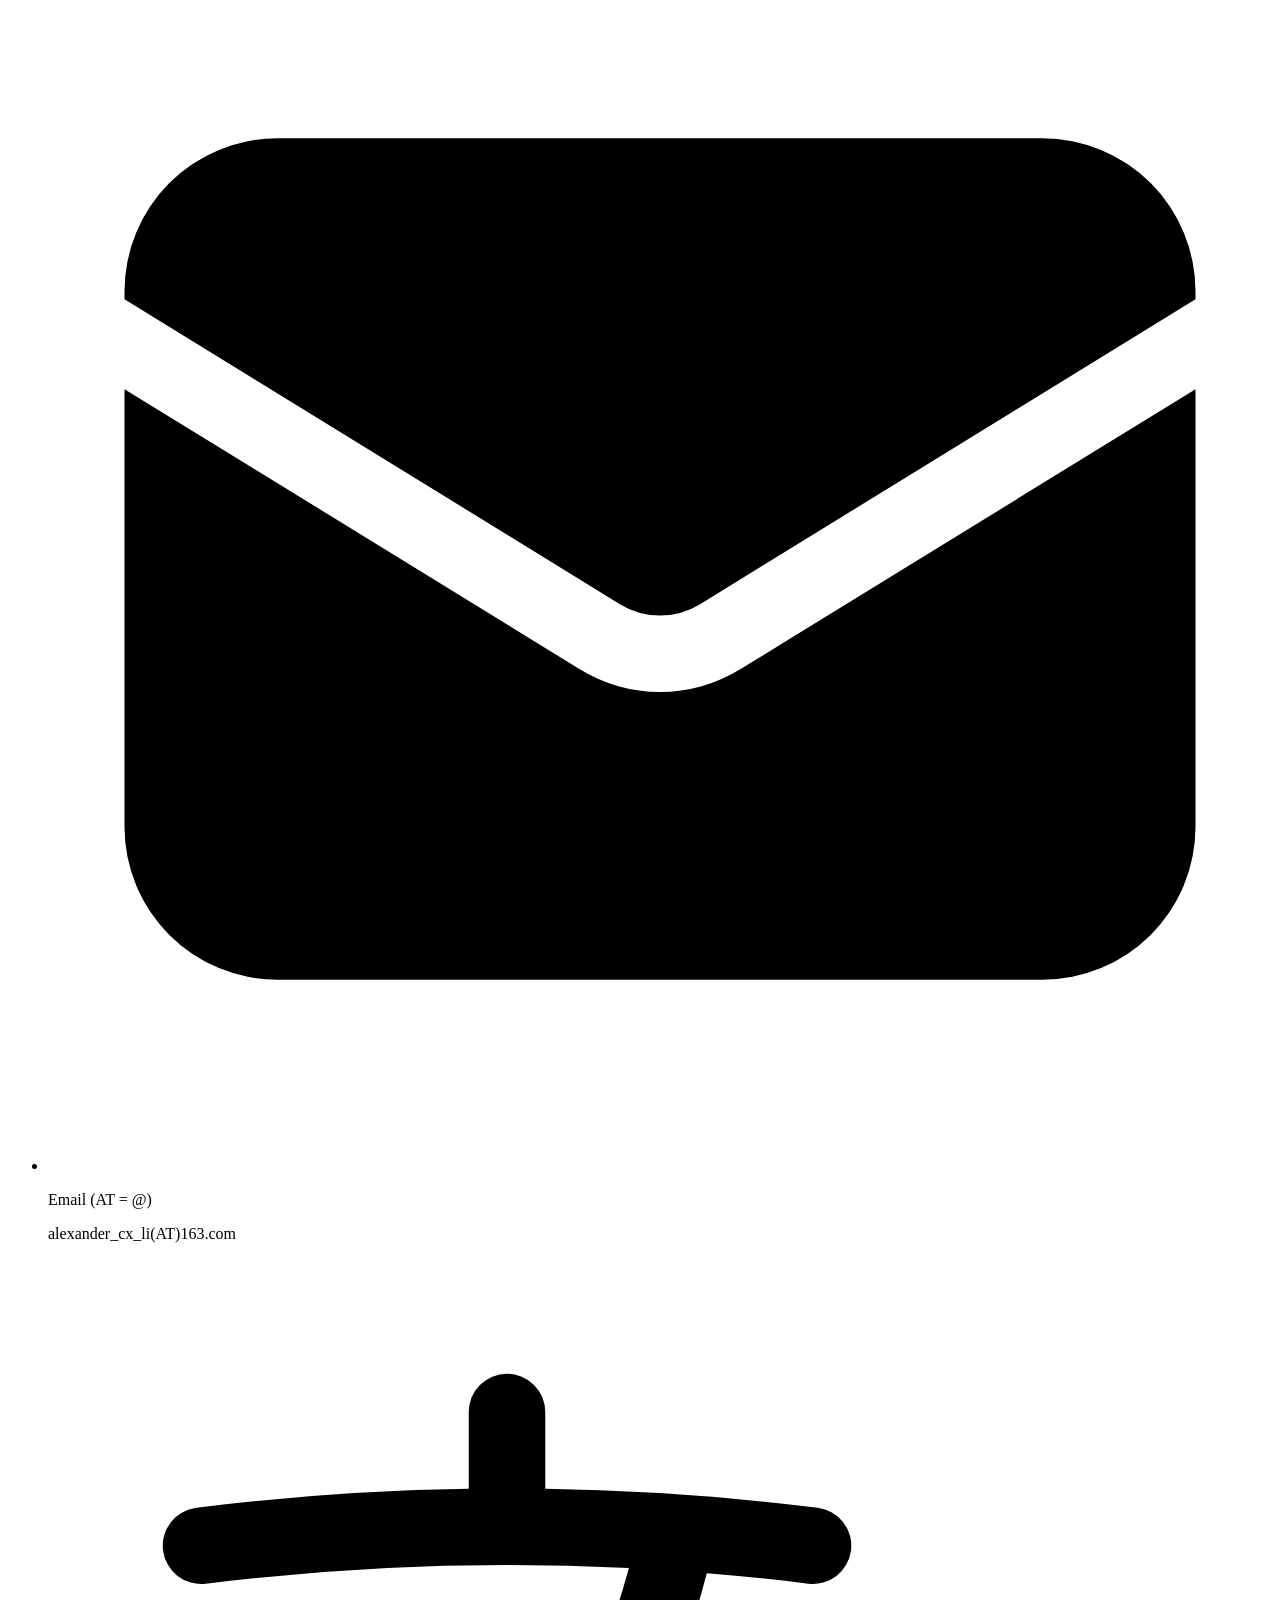
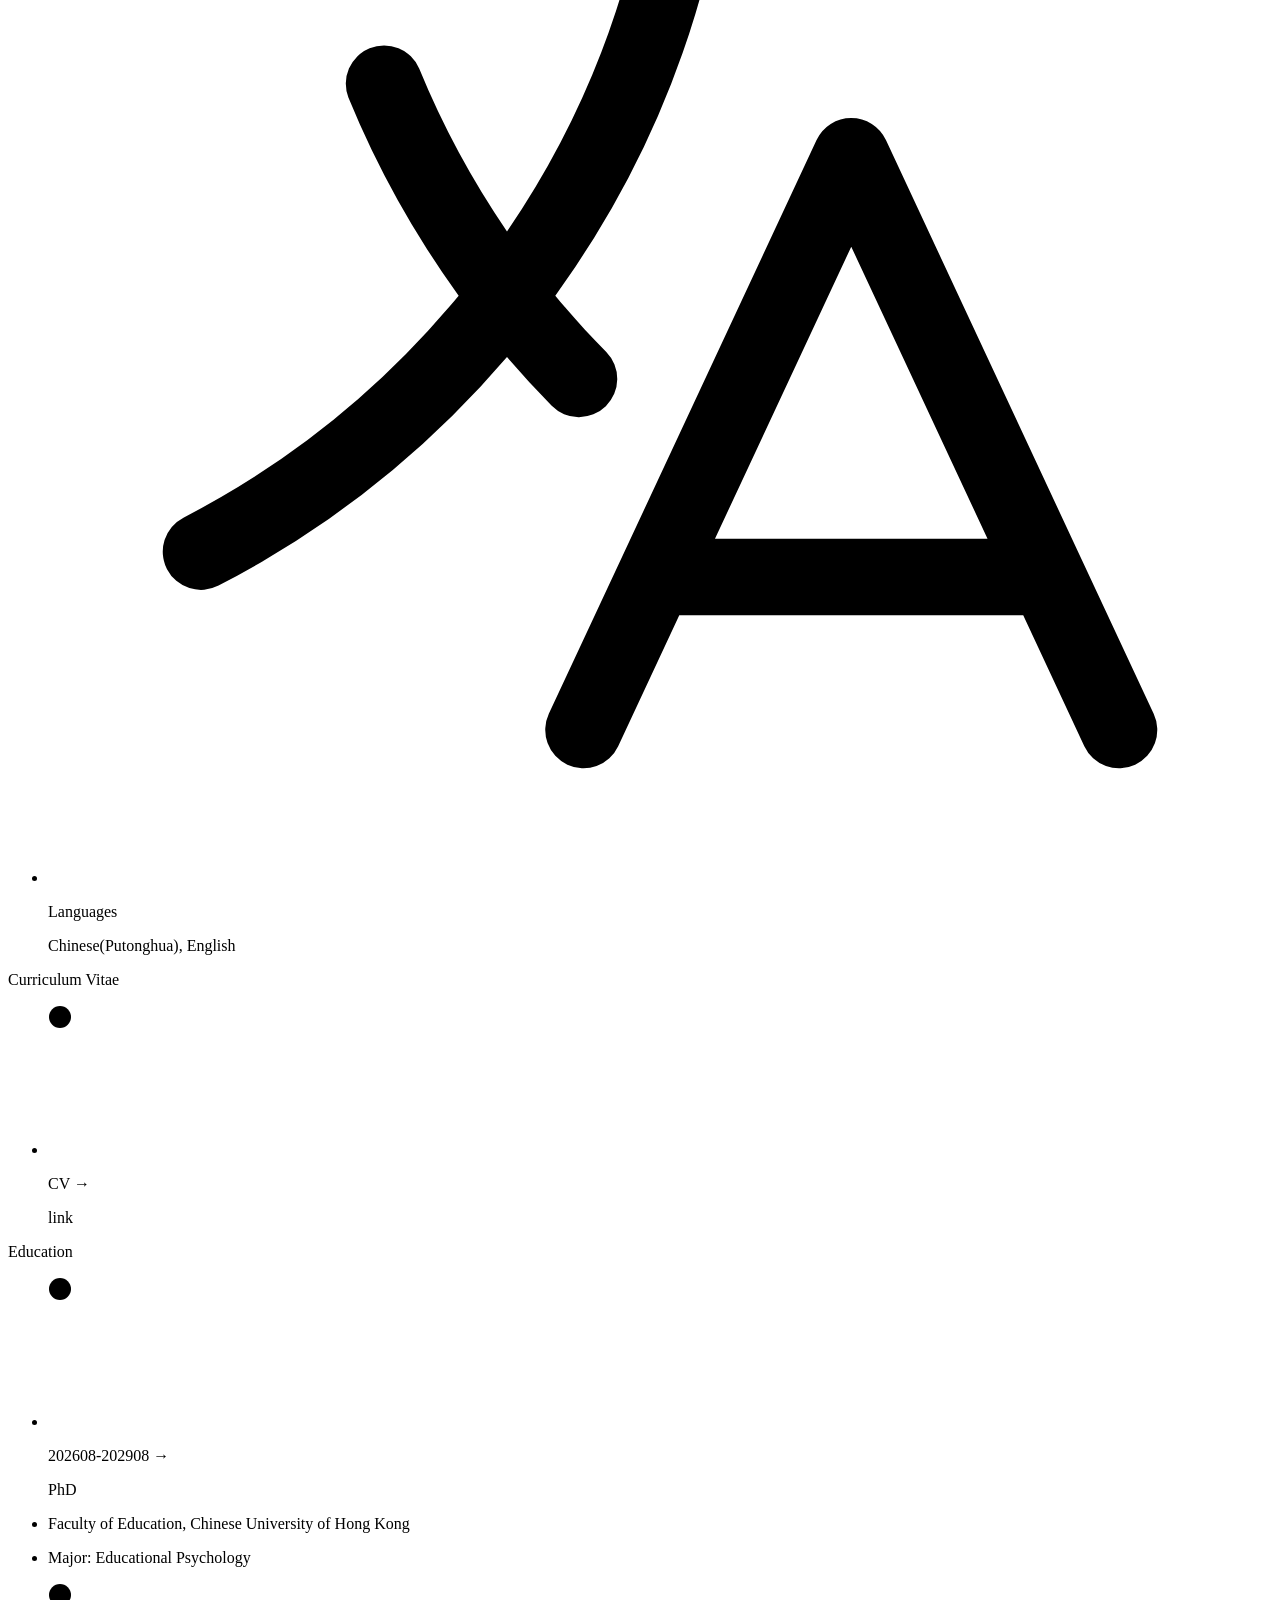
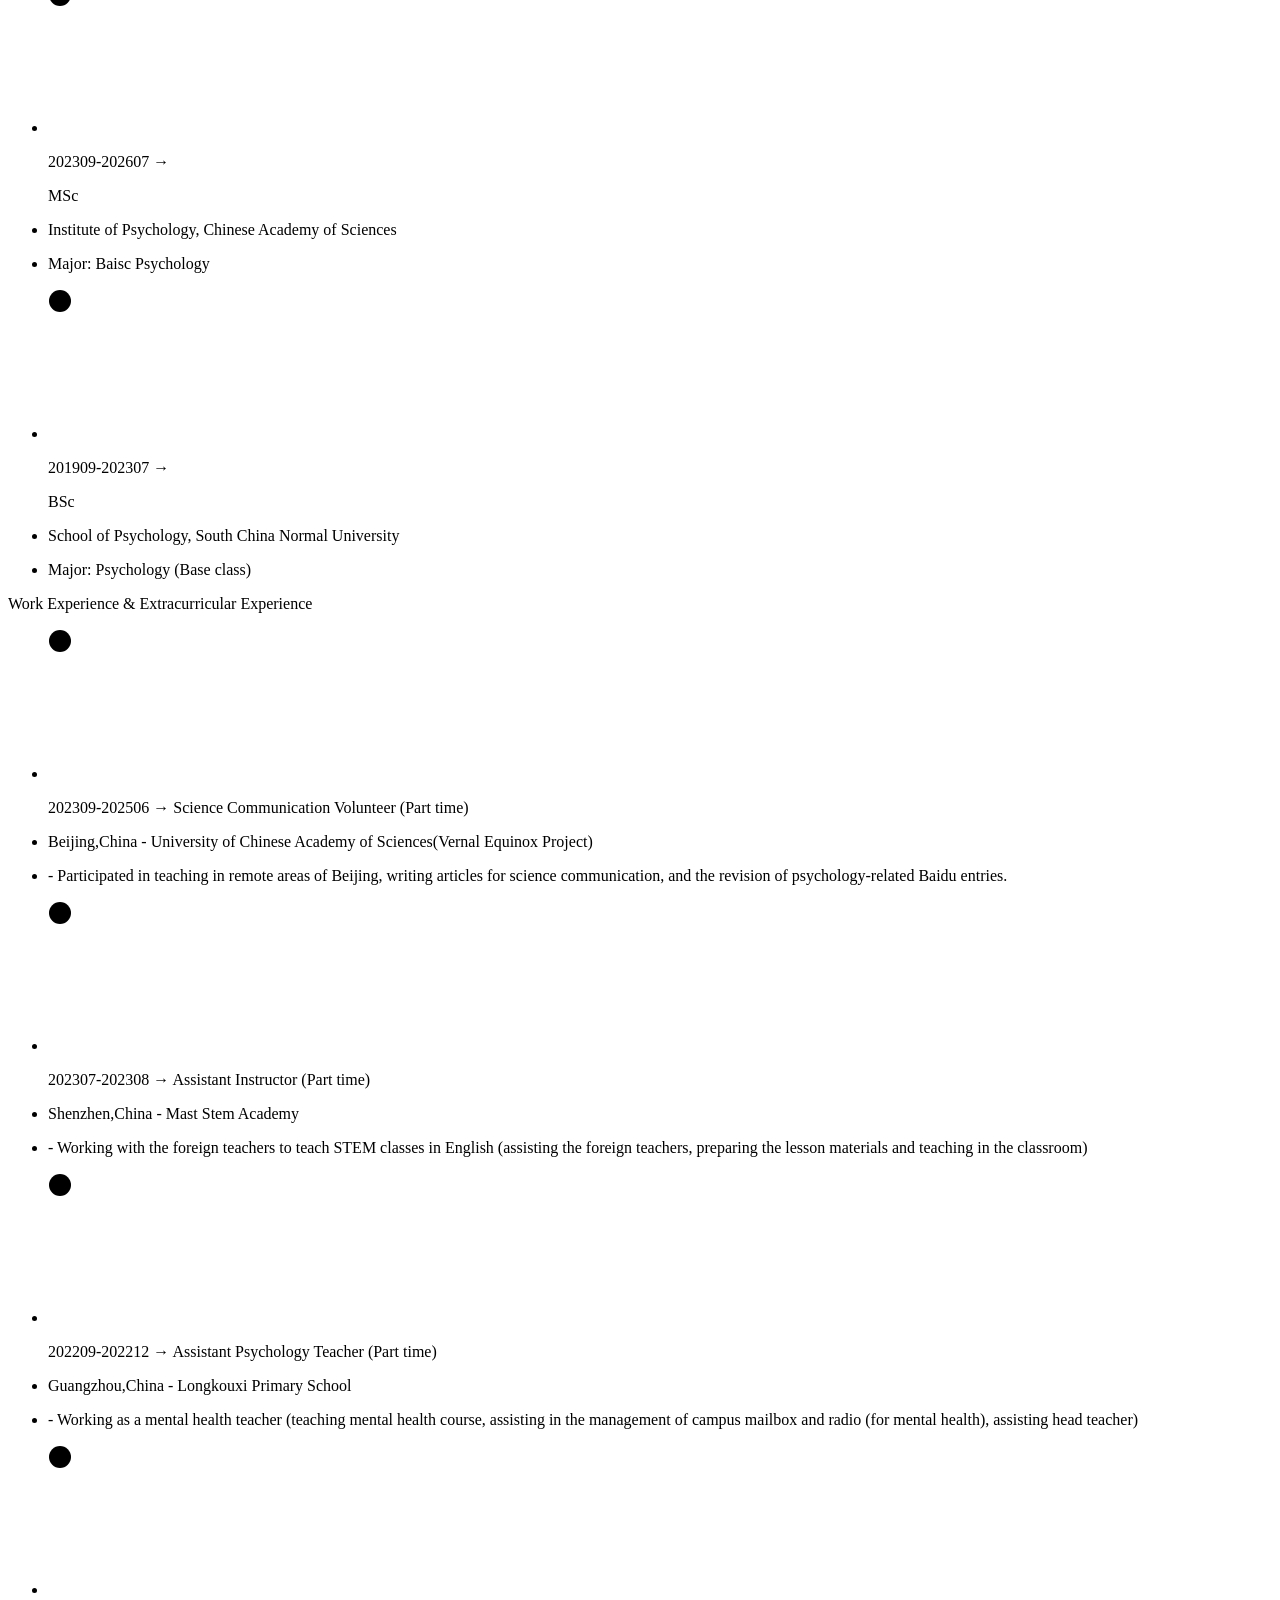
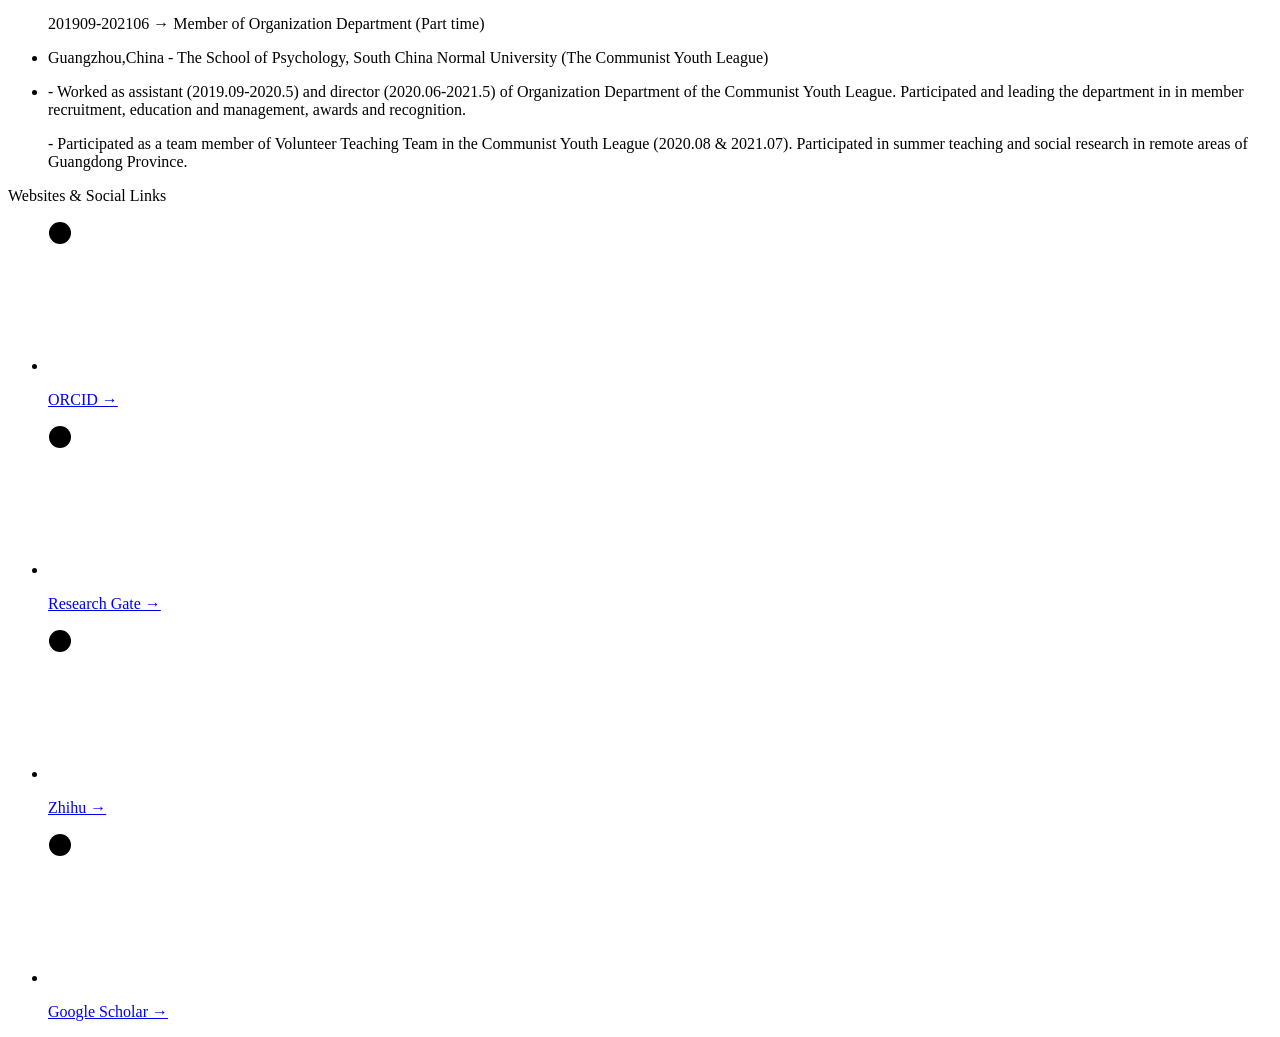
==== commit 308c7e14: "Update index.html" ====
--- a/index.html
+++ b/index.html
@@ -1,591 +1,13 @@
 <!doctype html>
 <html>
 <!--第4至第1210行为tailwindCSS生成的CSS代码，放置于前，1212至1830行为正式代码-->
-<style>
-/*! tailwindcss v4.3.3 | MIT License | https://tailwindcss.com */
-@layer properties;
-@layer theme, base, components, utilities;
-@layer theme {
-  :root, :host {
-    --font-sans: -apple-system, BlinkMacSystemFont, 'Segoe UI', Roboto, 'Helvetica Neue', 'Noto Sans', Arial,
-    sans-serif, 'Apple Color Emoji', 'Segoe UI Emoji', 'Segoe UI Symbol', 'Noto Color Emoji';
-    --font-mono: ui-monospace, SFMono-Regular, Menlo, Monaco, Consolas, 'Liberation Mono', 'Courier New',
-    monospace;
-    --color-sky-100: oklch(95.1% 0.026 236.824);
-    --color-sky-500: oklch(68.5% 0.169 237.323);
-    --color-sky-600: oklch(58.8% 0.158 241.966);
-    --color-sky-700: oklch(50% 0.134 242.749);
-    --color-gray-50: oklch(98.5% 0.002 247.839);
-    --color-gray-300: oklch(87.2% 0.01 258.338);
-    --color-gray-900: oklch(21% 0.034 264.665);
-    --color-black: #000;
-    --color-white: #fff;
-    --spacing: 0.25rem;
-    --text-base: 1rem;
-    --text-base--line-height: calc(1.5 / 1);
-    --text-3xl: 1.875rem;
-    --text-3xl--line-height: calc(2.25 / 1.875);
-    --font-weight-semibold: 600;
-    --font-weight-bold: 700;
-    --radius-md: 0.375rem;
-    --radius-lg: 0.5rem;
-    --default-transition-duration: 150ms;
-    --default-transition-timing-function: cubic-bezier(0.4, 0, 0.2, 1);
-    --default-font-family: var(--font-sans);
-    --default-mono-font-family: var(--font-mono);
-  }
-}
-@layer base {
-  *, ::after, ::before, ::backdrop, ::file-selector-button {
-    box-sizing: border-box;
-    margin: 0;
-    padding: 0;
-    border: 0 solid;
-  }
-  html, :host {
-    line-height: 1.5;
-    -webkit-text-size-adjust: 100%;
-    tab-size: 4;
-    font-family: var(--default-font-family, -apple-system, BlinkMacSystemFont, 'Segoe UI', Roboto, 'Helvetica Neue', 'Noto Sans', Arial, sans-serif, 'Apple Color Emoji', 'Segoe UI Emoji', 'Segoe UI Symbol', 'Noto Color Emoji');
-    font-feature-settings: var(--default-font-feature-settings, normal);
-    font-variation-settings: var(--default-font-variation-settings, normal);
-    -webkit-tap-highlight-color: transparent;
-  }
-  hr {
-    height: 0;
-    color: inherit;
-    border-top-width: 1px;
-  }
-  abbr:where([title]) {
-    -webkit-text-decoration: underline dotted;
-    text-decoration: underline dotted;
-  }
-  h1, h2, h3, h4, h5, h6 {
-    font-size: inherit;
-    font-weight: inherit;
-  }
-  a {
-    color: inherit;
-    -webkit-text-decoration: inherit;
-    text-decoration: inherit;
-  }
-  b, strong {
-    font-weight: bolder;
-  }
-  code, kbd, samp, pre {
-    font-family: var(--default-mono-font-family, ui-monospace, SFMono-Regular, Menlo, Monaco, Consolas, 'Liberation Mono', 'Courier New', monospace);
-    font-feature-settings: var(--default-mono-font-feature-settings, normal);
-    font-variation-settings: var(--default-mono-font-variation-settings, normal);
-    font-size: 1em;
-  }
-  small {
-    font-size: 80%;
-  }
-  sub, sup {
-    font-size: 75%;
-    line-height: 0;
-    position: relative;
-    vertical-align: baseline;
-  }
-  sub {
-    bottom: -0.25em;
-  }
-  sup {
-    top: -0.5em;
-  }
-  table {
-    text-indent: 0;
-    border-color: inherit;
-    border-collapse: collapse;
-  }
-  :-moz-focusring:where(:not(iframe)) {
-    outline: auto;
-  }
-  progress {
-    vertical-align: baseline;
-  }
-  summary {
-    display: list-item;
-  }
-  ol, ul, menu {
-    list-style: none;
-  }
-  img, svg, video, canvas, audio, iframe, embed, object {
-    display: block;
-    vertical-align: middle;
-  }
-  img, video {
-    max-width: 100%;
-    height: auto;
-  }
-  button, input, select, optgroup, textarea, ::file-selector-button {
-    font: inherit;
-    font-feature-settings: inherit;
-    font-variation-settings: inherit;
-    letter-spacing: inherit;
-    color: inherit;
-    border-radius: 0;
-    background-color: transparent;
-    opacity: 1;
-  }
-  :where(select:is([multiple], [size])) optgroup {
-    font-weight: bolder;
-  }
-  :where(select:is([multiple], [size])) optgroup option {
-    padding-inline-start: 20px;
-  }
-  ::file-selector-button {
-    margin-inline-end: 4px;
-  }
-  ::placeholder {
-    opacity: 1;
-  }
-  @supports (not (-webkit-appearance: -apple-pay-button)) or (contain-intrinsic-size: 1px) {
-    ::placeholder {
-      color: currentcolor;
-      @supports (color: color-mix(in lab, red, red)) {
-        color: color-mix(in oklab, currentcolor 50%, transparent);
-      }
-    }
-  }
-  textarea {
-    resize: vertical;
-  }
-  ::-webkit-search-decoration {
-    -webkit-appearance: none;
-  }
-  ::-webkit-date-and-time-value {
-    min-height: 1lh;
-    text-align: inherit;
-  }
-  ::-webkit-datetime-edit {
-    display: inline-flex;
-  }
-  ::-webkit-datetime-edit-fields-wrapper {
-    padding: 0;
-  }
-  ::-webkit-datetime-edit, ::-webkit-datetime-edit-year-field, ::-webkit-datetime-edit-month-field, ::-webkit-datetime-edit-day-field, ::-webkit-datetime-edit-hour-field, ::-webkit-datetime-edit-minute-field, ::-webkit-datetime-edit-second-field, ::-webkit-datetime-edit-millisecond-field, ::-webkit-datetime-edit-meridiem-field {
-    padding-block: 0;
-  }
-  ::-webkit-calendar-picker-indicator {
-    line-height: 1;
-  }
-  :-moz-ui-invalid {
-    box-shadow: none;
-  }
-  button, input:where([type='button'], [type='reset'], [type='submit']), ::file-selector-button {
-    appearance: button;
-  }
-  ::-webkit-inner-spin-button, ::-webkit-outer-spin-button {
-    height: auto;
-  }
-  [hidden]:where(:not([hidden='until-found'])) {
-    display: none!important;
-  }
-}
-@layer utilities {
-  .absolute {
-    position: absolute;
-  }
-  .relative {
-    position: relative;
-  }
-  .inset-0 {
-    inset: 0px;
-  }
-  .z-10 {
-    z-index: 10;
-  }
-  .mx-10 {
-    margin-inline: calc(var(--spacing) * 10);
-  }
-  .mb-4 {
-    margin-bottom: calc(var(--spacing) * 4);
-  }
-  .mb-6 {
-    margin-bottom: calc(var(--spacing) * 6);
-  }
-  .mb-8 {
-    margin-bottom: calc(var(--spacing) * 8);
-  }
-  .ml-2 {
-    margin-left: calc(var(--spacing) * 2);
-  }
-  .ml-4 {
-    margin-left: calc(var(--spacing) * 4);
-  }
-  .flex {
-    display: flex;
-  }
-  .size-6 {
-    width: calc(var(--spacing) * 6);
-    height: calc(var(--spacing) * 6);
-  }
-  .h-6 {
-    height: calc(var(--spacing) * 6);
-  }
-  .h-8 {
-    height: calc(var(--spacing) * 8);
-  }
-  .h-12 {
-    height: calc(var(--spacing) * 12);
-  }
-  .h-full {
-    height: 100%;
-  }
-  .min-h-screen {
-    min-height: 100vh;
-  }
-  .w-1\/3 {
-    width: calc(1 / 3 * 100%);
-  }
-  .w-2\/3 {
-    width: calc(2 / 3 * 100%);
-  }
-  .w-6 {
-    width: calc(var(--spacing) * 6);
-  }
-  .w-8 {
-    width: calc(var(--spacing) * 8);
-  }
-  .w-12 {
-    width: calc(var(--spacing) * 12);
-  }
-  .w-30 {
-    width: calc(var(--spacing) * 30);
-  }
-  .w-\[750px\] {
-    width: 750px;
-  }
-  .w-\[1200px\] {
-    width: 1200px;
-  }
-  .w-full {
-    width: 100%;
-  }
-  .flex-none {
-    flex: none;
-  }
-  .flex-col {
-    flex-direction: column;
-  }
-  .items-center {
-    align-items: center;
-  }
-  .justify-around {
-    justify-content: space-around;
-  }
-  .justify-center {
-    justify-content: center;
-  }
-  :where(.space-y-4 > :not(:last-child)) {
-    --tw-space-y-reverse: 0;
-    margin-block-start: calc(calc(var(--spacing) * 4) * var(--tw-space-y-reverse));
-    margin-block-end: calc(calc(var(--spacing) * 4) * calc(1 - var(--tw-space-y-reverse)));
-  }
-  :where(.space-y-6 > :not(:last-child)) {
-    --tw-space-y-reverse: 0;
-    margin-block-start: calc(calc(var(--spacing) * 6) * var(--tw-space-y-reverse));
-    margin-block-end: calc(calc(var(--spacing) * 6) * calc(1 - var(--tw-space-y-reverse)));
-  }
-  :where(.divide-y > :not(:last-child)) {
-    --tw-divide-y-reverse: 0;
-    border-bottom-style: var(--tw-border-style);
-    border-top-style: var(--tw-border-style);
-    border-top-width: calc(1px * var(--tw-divide-y-reverse));
-    border-bottom-width: calc(1px * calc(1 - var(--tw-divide-y-reverse)));
-  }
-  :where(.divide-gray-300\/50 > :not(:last-child)) {
-    border-color: color-mix(in srgb, oklch(87.2% 0.01 258.338) 50%, transparent);
-    @supports (color: color-mix(in lab, red, red)) {
-      border-color: color-mix(in oklab, var(--color-gray-300) 50%, transparent);
-    }
-  }
-  .overflow-hidden {
-    overflow: hidden;
-  }
-  .rounded-lg {
-    border-radius: var(--radius-lg);
-  }
-  .rounded-md {
-    border-radius: var(--radius-md);
-  }
-  .bg-gray-50 {
-    background-color: var(--color-gray-50);
-  }
-  .bg-gray-300 {
-    background-color: var(--color-gray-300);
-  }
-  .bg-sky-500 {
-    background-color: var(--color-sky-500);
-  }
-  .bg-sky-600 {
-    background-color: var(--color-sky-600);
-  }
-  .bg-white {
-    background-color: var(--color-white);
-  }
-  .bg-\[url\(\/img\/grid\.svg\)\] {
-    background-image: url(/img/grid.svg);
-  }
-  .\[mask-image\:linear-gradient\(180deg\,white\,rgba\(255\,255\,255\,0\)\)\] {
-    mask-image: linear-gradient(180deg,white,rgba(255,255,255,0));
-  }
-  .bg-center {
-    background-position: center;
-  }
-  .fill-sky-100 {
-    fill: var(--color-sky-100);
-  }
-  .fill-sky-500 {
-    fill: var(--color-sky-500);
-  }
-  .stroke-sky-500 {
-    stroke: var(--color-sky-500);
-  }
-  .stroke-2 {
-    stroke-width: 2;
-  }
-  .p-6 {
-    padding: calc(var(--spacing) * 6);
-  }
-  .px-2 {
-    padding-inline: calc(var(--spacing) * 2);
-  }
-  .px-3 {
-    padding-inline: calc(var(--spacing) * 3);
-  }
-  .px-6 {
-    padding-inline: calc(var(--spacing) * 6);
-  }
-  .px-10 {
-    padding-inline: calc(var(--spacing) * 10);
-  }
-  .py-1 {
-    padding-block: var(--spacing);
-  }
-  .py-2 {
-    padding-block: calc(var(--spacing) * 2);
-  }
-  .py-6 {
-    padding-block: calc(var(--spacing) * 6);
-  }
-  .pt-2 {
-    padding-top: calc(var(--spacing) * 2);
-  }
-  .pt-4 {
-    padding-top: calc(var(--spacing) * 4);
-  }
-  .pt-6 {
-    padding-top: calc(var(--spacing) * 6);
-  }
-  .pt-8 {
-    padding-top: calc(var(--spacing) * 8);
-  }
-  .pt-10 {
-    padding-top: calc(var(--spacing) * 10);
-  }
-  .pb-6 {
-    padding-bottom: calc(var(--spacing) * 6);
-  }
-  .pb-8 {
-    padding-bottom: calc(var(--spacing) * 8);
-  }
-  .text-center {
-    text-align: center;
-  }
-  .text-3xl {
-    font-size: var(--text-3xl);
-    line-height: var(--tw-leading, var(--text-3xl--line-height));
-  }
-  .text-base {
-    font-size: var(--text-base);
-    line-height: var(--tw-leading, var(--text-base--line-height));
-  }
-  .leading-7 {
-    --tw-leading: calc(var(--spacing) * 7);
-    line-height: calc(var(--spacing) * 7);
-  }
-  .font-bold {
-    --tw-font-weight: var(--font-weight-bold);
-    font-weight: var(--font-weight-bold);
-  }
-  .font-semibold {
-    --tw-font-weight: var(--font-weight-semibold);
-    font-weight: var(--font-weight-semibold);
-  }
-  .text-black {
-    color: var(--color-black);
-  }
-  .text-gray-900 {
-    color: var(--color-gray-900);
-  }
-  .text-sky-500 {
-    color: var(--color-sky-500);
-  }
-  .text-white {
-    color: var(--color-white);
-  }
-  .shadow-xl {
-    --tw-shadow: 0 20px 25px -5px var(--tw-shadow-color, rgb(0 0 0 / 0.1)), 0 8px 10px -6px var(--tw-shadow-color, rgb(0 0 0 / 0.1));
-    box-shadow: var(--tw-inset-shadow), var(--tw-inset-ring-shadow), var(--tw-ring-offset-shadow), var(--tw-ring-shadow), var(--tw-shadow);
-  }
-  .ring-1 {
-    --tw-ring-shadow: var(--tw-ring-inset,) 0 0 0 calc(1px + var(--tw-ring-offset-width)) var(--tw-ring-color, currentcolor);
-    box-shadow: var(--tw-inset-shadow), var(--tw-inset-ring-shadow), var(--tw-ring-offset-shadow), var(--tw-ring-shadow), var(--tw-shadow);
-  }
-  .ring-gray-900\/5 {
-    --tw-ring-color: color-mix(in srgb, oklch(21% 0.034 264.665) 5%, transparent);
-    @supports (color: color-mix(in lab, red, red)) {
-      --tw-ring-color: color-mix(in oklab, var(--color-gray-900) 5%, transparent);
-    }
-  }
-  .transition-colors {
-    transition-property: color, background-color, border-color, outline-color, text-decoration-color, fill, stroke, --tw-gradient-from, --tw-gradient-via, --tw-gradient-to;
-    transition-timing-function: var(--tw-ease, var(--default-transition-timing-function));
-    transition-duration: var(--tw-duration, var(--default-transition-duration));
-  }
-  @media (hover: hover) {
-    .hover\:bg-sky-700:hover {
-      background-color: var(--color-sky-700);
-    }
-    .hover\:text-sky-600:hover {
-      color: var(--color-sky-600);
-    }
-  }
-  @media (width >= 40rem) {
-    .sm\:mx-auto {
-      margin-inline: auto;
-    }
-    .sm\:rounded-lg {
-      border-radius: var(--radius-lg);
-    }
-    .sm\:px-2 {
-      padding-inline: calc(var(--spacing) * 2);
-    }
-    .sm\:px-10 {
-      padding-inline: calc(var(--spacing) * 10);
-    }
-    .sm\:py-12 {
-      padding-block: calc(var(--spacing) * 12);
-    }
-  }
-}
-@property --tw-space-y-reverse {
-  syntax: "*";
-  inherits: false;
-  initial-value: 0;
-}
-@property --tw-divide-y-reverse {
-  syntax: "*";
-  inherits: false;
-  initial-value: 0;
-}
-@property --tw-border-style {
-  syntax: "*";
-  inherits: false;
-  initial-value: solid;
-}
-@property --tw-leading {
-  syntax: "*";
-  inherits: false;
-}
-@property --tw-font-weight {
-  syntax: "*";
-  inherits: false;
-}
-@property --tw-shadow {
-  syntax: "*";
-  inherits: false;
-  initial-value: 0 0 #0000;
-}
-@property --tw-shadow-color {
-  syntax: "*";
-  inherits: false;
-}
-@property --tw-shadow-alpha {
-  syntax: "<percentage>";
-  inherits: false;
-  initial-value: 100%;
-}
-@property --tw-inset-shadow {
-  syntax: "*";
-  inherits: false;
-  initial-value: 0 0 #0000;
-}
-@property --tw-inset-shadow-color {
-  syntax: "*";
-  inherits: false;
-}
-@property --tw-inset-shadow-alpha {
-  syntax: "<percentage>";
-  inherits: false;
-  initial-value: 100%;
-}
-@property --tw-ring-color {
-  syntax: "*";
-  inherits: false;
-}
-@property --tw-ring-shadow {
-  syntax: "*";
-  inherits: false;
-  initial-value: 0 0 #0000;
-}
-@property --tw-inset-ring-color {
-  syntax: "*";
-  inherits: false;
-}
-@property --tw-inset-ring-shadow {
-  syntax: "*";
-  inherits: false;
-  initial-value: 0 0 #0000;
-}
-@property --tw-ring-inset {
-  syntax: "*";
-  inherits: false;
-}
-@property --tw-ring-offset-width {
-  syntax: "<length>";
-  inherits: false;
-  initial-value: 0px;
-}
-@property --tw-ring-offset-color {
-  syntax: "*";
-  inherits: false;
-  initial-value: #fff;
-}
-@property --tw-ring-offset-shadow {
-  syntax: "*";
-  inherits: false;
-  initial-value: 0 0 #0000;
-}
-@layer properties {
-  @supports ((-webkit-hyphens: none) and (not (margin-trim: inline))) or ((-moz-orient: inline) and (not (color:rgb(from red r g b)))) {
-    *, ::before, ::after, ::backdrop {
-      --tw-space-y-reverse: 0;
-      --tw-divide-y-reverse: 0;
-      --tw-border-style: solid;
-      --tw-leading: initial;
-      --tw-font-weight: initial;
-      --tw-shadow: 0 0 #0000;
-      --tw-shadow-color: initial;
-      --tw-shadow-alpha: 100%;
-      --tw-inset-shadow: 0 0 #0000;
-      --tw-inset-shadow-color: initial;
-      --tw-inset-shadow-alpha: 100%;
-      --tw-ring-color: initial;
-      --tw-ring-shadow: 0 0 #0000;
-      --tw-inset-ring-color: initial;
-      --tw-inset-ring-shadow: 0 0 #0000;
-      --tw-ring-inset: initial;
-      --tw-ring-offset-width: 0px;
-      --tw-ring-offset-color: #fff;
-      --tw-ring-offset-shadow: 0 0 #0000;
-    }
-  }
-}
-
-</style>
+<head>
+  <meta charset="utf-8">
+  <meta name="viewport" content="width=device-width, initial-scale=1">
+  <title>Alexander Chenxi Li</title>
+  <link rel="stylesheet" href="style.css">
+</head>
+<body>
 
 <!-- 最外层：横向 flex，占满全宽 -->
 <div class="relative flex min-h-screen flex-col justify-center overflow-hidden bg-gray-50 py-6 sm:py-12">
@@ -998,4 +420,6 @@
     </main>
   </div>
 </div>
+
+</body>
 </html>
--- a/style.css
+++ b/style.css
@@ -0,0 +1,600 @@
+{\rtf1\ansi\ansicpg936\cocoartf2907
+\cocoatextscaling0\cocoaplatform0{\fonttbl\f0\fswiss\fcharset0 Helvetica;}
+{\colortbl;\red255\green255\blue255;}
+{\*\expandedcolortbl;;}
+\paperw11900\paperh16840\margl1440\margr1440\vieww11520\viewh8400\viewkind0
+\pard\tx720\tx1440\tx2160\tx2880\tx3600\tx4320\tx5040\tx5760\tx6480\tx7200\tx7920\tx8640\pardirnatural\partightenfactor0
+
+\f0\fs24 \cf0 /*! tailwindcss v4.3.3 | MIT License | https://tailwindcss.com */\
+@layer properties;\
+@layer theme, base, components, utilities;\
+@layer theme \{\
+  :root, :host \{\
+    --font-sans: -apple-system, BlinkMacSystemFont, 'Segoe UI', Roboto, 'Helvetica Neue', 'Noto Sans', Arial,\
+    sans-serif, 'Apple Color Emoji', 'Segoe UI Emoji', 'Segoe UI Symbol', 'Noto Color Emoji';\
+    --font-mono: ui-monospace, SFMono-Regular, Menlo, Monaco, Consolas, 'Liberation Mono', 'Courier New',\
+    monospace;\
+    --color-sky-100: oklch(95.1% 0.026 236.824);\
+    --color-sky-500: oklch(68.5% 0.169 237.323);\
+    --color-sky-600: oklch(58.8% 0.158 241.966);\
+    --color-sky-700: oklch(50% 0.134 242.749);\
+    --color-gray-50: oklch(98.5% 0.002 247.839);\
+    --color-gray-300: oklch(87.2% 0.01 258.338);\
+    --color-gray-900: oklch(21% 0.034 264.665);\
+    --color-black: #000;\
+    --color-white: #fff;\
+    --spacing: 0.25rem;\
+    --text-base: 1rem;\
+    --text-base--line-height: calc(1.5 / 1);\
+    --text-3xl: 1.875rem;\
+    --text-3xl--line-height: calc(2.25 / 1.875);\
+    --font-weight-semibold: 600;\
+    --font-weight-bold: 700;\
+    --leading-relaxed: 1.625;\
+    --radius-md: 0.375rem;\
+    --radius-lg: 0.5rem;\
+    --default-transition-duration: 150ms;\
+    --default-transition-timing-function: cubic-bezier(0.4, 0, 0.2, 1);\
+    --default-font-family: var(--font-sans);\
+    --default-mono-font-family: var(--font-mono);\
+  \}\
+\}\
+@layer base \{\
+  *, ::after, ::before, ::backdrop, ::file-selector-button \{\
+    box-sizing: border-box;\
+    margin: 0;\
+    padding: 0;\
+    border: 0 solid;\
+  \}\
+  html, :host \{\
+    line-height: 1.5;\
+    -webkit-text-size-adjust: 100%;\
+    tab-size: 4;\
+    font-family: var(--default-font-family, -apple-system, BlinkMacSystemFont, 'Segoe UI', Roboto, 'Helvetica Neue', 'Noto Sans', Arial, sans-serif, 'Apple Color Emoji', 'Segoe UI Emoji', 'Segoe UI Symbol', 'Noto Color Emoji');\
+    font-feature-settings: var(--default-font-feature-settings, normal);\
+    font-variation-settings: var(--default-font-variation-settings, normal);\
+    -webkit-tap-highlight-color: transparent;\
+  \}\
+  hr \{\
+    height: 0;\
+    color: inherit;\
+    border-top-width: 1px;\
+  \}\
+  abbr:where([title]) \{\
+    -webkit-text-decoration: underline dotted;\
+    text-decoration: underline dotted;\
+  \}\
+  h1, h2, h3, h4, h5, h6 \{\
+    font-size: inherit;\
+    font-weight: inherit;\
+  \}\
+  a \{\
+    color: inherit;\
+    -webkit-text-decoration: inherit;\
+    text-decoration: inherit;\
+  \}\
+  b, strong \{\
+    font-weight: bolder;\
+  \}\
+  code, kbd, samp, pre \{\
+    font-family: var(--default-mono-font-family, ui-monospace, SFMono-Regular, Menlo, Monaco, Consolas, 'Liberation Mono', 'Courier New', monospace);\
+    font-feature-settings: var(--default-mono-font-feature-settings, normal);\
+    font-variation-settings: var(--default-mono-font-variation-settings, normal);\
+    font-size: 1em;\
+  \}\
+  small \{\
+    font-size: 80%;\
+  \}\
+  sub, sup \{\
+    font-size: 75%;\
+    line-height: 0;\
+    position: relative;\
+    vertical-align: baseline;\
+  \}\
+  sub \{\
+    bottom: -0.25em;\
+  \}\
+  sup \{\
+    top: -0.5em;\
+  \}\
+  table \{\
+    text-indent: 0;\
+    border-color: inherit;\
+    border-collapse: collapse;\
+  \}\
+  :-moz-focusring:where(:not(iframe)) \{\
+    outline: auto;\
+  \}\
+  progress \{\
+    vertical-align: baseline;\
+  \}\
+  summary \{\
+    display: list-item;\
+  \}\
+  ol, ul, menu \{\
+    list-style: none;\
+  \}\
+  img, svg, video, canvas, audio, iframe, embed, object \{\
+    display: block;\
+    vertical-align: middle;\
+  \}\
+  img, video \{\
+    max-width: 100%;\
+    height: auto;\
+  \}\
+  button, input, select, optgroup, textarea, ::file-selector-button \{\
+    font: inherit;\
+    font-feature-settings: inherit;\
+    font-variation-settings: inherit;\
+    letter-spacing: inherit;\
+    color: inherit;\
+    border-radius: 0;\
+    background-color: transparent;\
+    opacity: 1;\
+  \}\
+  :where(select:is([multiple], [size])) optgroup \{\
+    font-weight: bolder;\
+  \}\
+  :where(select:is([multiple], [size])) optgroup option \{\
+    padding-inline-start: 20px;\
+  \}\
+  ::file-selector-button \{\
+    margin-inline-end: 4px;\
+  \}\
+  ::placeholder \{\
+    opacity: 1;\
+  \}\
+  @supports (not (-webkit-appearance: -apple-pay-button)) or (contain-intrinsic-size: 1px) \{\
+    ::placeholder \{\
+      color: currentcolor;\
+      @supports (color: color-mix(in lab, red, red)) \{\
+        color: color-mix(in oklab, currentcolor 50%, transparent);\
+      \}\
+    \}\
+  \}\
+  textarea \{\
+    resize: vertical;\
+  \}\
+  ::-webkit-search-decoration \{\
+    -webkit-appearance: none;\
+  \}\
+  ::-webkit-date-and-time-value \{\
+    min-height: 1lh;\
+    text-align: inherit;\
+  \}\
+  ::-webkit-datetime-edit \{\
+    display: inline-flex;\
+  \}\
+  ::-webkit-datetime-edit-fields-wrapper \{\
+    padding: 0;\
+  \}\
+  ::-webkit-datetime-edit, ::-webkit-datetime-edit-year-field, ::-webkit-datetime-edit-month-field, ::-webkit-datetime-edit-day-field, ::-webkit-datetime-edit-hour-field, ::-webkit-datetime-edit-minute-field, ::-webkit-datetime-edit-second-field, ::-webkit-datetime-edit-millisecond-field, ::-webkit-datetime-edit-meridiem-field \{\
+    padding-block: 0;\
+  \}\
+  ::-webkit-calendar-picker-indicator \{\
+    line-height: 1;\
+  \}\
+  :-moz-ui-invalid \{\
+    box-shadow: none;\
+  \}\
+  button, input:where([type='button'], [type='reset'], [type='submit']), ::file-selector-button \{\
+    appearance: button;\
+  \}\
+  ::-webkit-inner-spin-button, ::-webkit-outer-spin-button \{\
+    height: auto;\
+  \}\
+  [hidden]:where(:not([hidden='until-found'])) \{\
+    display: none!important;\
+  \}\
+\}\
+@layer utilities \{\
+  .absolute \{\
+    position: absolute;\
+  \}\
+  .relative \{\
+    position: relative;\
+  \}\
+  .inset-0 \{\
+    inset: 0px;\
+  \}\
+  .z-10 \{\
+    z-index: 10;\
+  \}\
+  .mx-10 \{\
+    margin-inline: calc(var(--spacing) * 10);\
+  \}\
+  .mb-4 \{\
+    margin-bottom: calc(var(--spacing) * 4);\
+  \}\
+  .mb-6 \{\
+    margin-bottom: calc(var(--spacing) * 6);\
+  \}\
+  .mb-8 \{\
+    margin-bottom: calc(var(--spacing) * 8);\
+  \}\
+  .ml-2 \{\
+    margin-left: calc(var(--spacing) * 2);\
+  \}\
+  .ml-4 \{\
+    margin-left: calc(var(--spacing) * 4);\
+  \}\
+  .flex \{\
+    display: flex;\
+  \}\
+  .size-6 \{\
+    width: calc(var(--spacing) * 6);\
+    height: calc(var(--spacing) * 6);\
+  \}\
+  .h-6 \{\
+    height: calc(var(--spacing) * 6);\
+  \}\
+  .h-8 \{\
+    height: calc(var(--spacing) * 8);\
+  \}\
+  .h-12 \{\
+    height: calc(var(--spacing) * 12);\
+  \}\
+  .h-full \{\
+    height: 100%;\
+  \}\
+  .min-h-screen \{\
+    min-height: 100vh;\
+  \}\
+  .w-1\\/3 \{\
+    width: calc(1 / 3 * 100%);\
+  \}\
+  .w-2\\/3 \{\
+    width: calc(2 / 3 * 100%);\
+  \}\
+  .w-6 \{\
+    width: calc(var(--spacing) * 6);\
+  \}\
+  .w-8 \{\
+    width: calc(var(--spacing) * 8);\
+  \}\
+  .w-12 \{\
+    width: calc(var(--spacing) * 12);\
+  \}\
+  .w-\\[750px\\] \{\
+    width: 750px;\
+  \}\
+  .w-\\[1200px\\] \{\
+    width: 1200px;\
+  \}\
+  .w-full \{\
+    width: 100%;\
+  \}\
+  .flex-none \{\
+    flex: none;\
+  \}\
+  .flex-col \{\
+    flex-direction: column;\
+  \}\
+  .items-center \{\
+    align-items: center;\
+  \}\
+  .justify-around \{\
+    justify-content: space-around;\
+  \}\
+  .justify-center \{\
+    justify-content: center;\
+  \}\
+  :where(.space-y-4 > :not(:last-child)) \{\
+    --tw-space-y-reverse: 0;\
+    margin-block-start: calc(calc(var(--spacing) * 4) * var(--tw-space-y-reverse));\
+    margin-block-end: calc(calc(var(--spacing) * 4) * calc(1 - var(--tw-space-y-reverse)));\
+  \}\
+  :where(.space-y-6 > :not(:last-child)) \{\
+    --tw-space-y-reverse: 0;\
+    margin-block-start: calc(calc(var(--spacing) * 6) * var(--tw-space-y-reverse));\
+    margin-block-end: calc(calc(var(--spacing) * 6) * calc(1 - var(--tw-space-y-reverse)));\
+  \}\
+  :where(.divide-y > :not(:last-child)) \{\
+    --tw-divide-y-reverse: 0;\
+    border-bottom-style: var(--tw-border-style);\
+    border-top-style: var(--tw-border-style);\
+    border-top-width: calc(1px * var(--tw-divide-y-reverse));\
+    border-bottom-width: calc(1px * calc(1 - var(--tw-divide-y-reverse)));\
+  \}\
+  :where(.divide-gray-300\\/50 > :not(:last-child)) \{\
+    border-color: color-mix(in srgb, oklch(87.2% 0.01 258.338) 50%, transparent);\
+    @supports (color: color-mix(in lab, red, red)) \{\
+      border-color: color-mix(in oklab, var(--color-gray-300) 50%, transparent);\
+    \}\
+  \}\
+  .overflow-hidden \{\
+    overflow: hidden;\
+  \}\
+  .rounded-lg \{\
+    border-radius: var(--radius-lg);\
+  \}\
+  .rounded-md \{\
+    border-radius: var(--radius-md);\
+  \}\
+  .bg-gray-50 \{\
+    background-color: var(--color-gray-50);\
+  \}\
+  .bg-sky-500 \{\
+    background-color: var(--color-sky-500);\
+  \}\
+  .bg-sky-600 \{\
+    background-color: var(--color-sky-600);\
+  \}\
+  .bg-white \{\
+    background-color: var(--color-white);\
+  \}\
+  .bg-\\[url\\(\\/img\\/grid\\.svg\\)\\] \{\
+    background-image: url(/img/grid.svg);\
+  \}\
+  .\\[mask-image\\:linear-gradient\\(180deg\\,white\\,rgba\\(255\\,255\\,255\\,0\\)\\)\\] \{\
+    mask-image: linear-gradient(180deg,white,rgba(255,255,255,0));\
+  \}\
+  .bg-center \{\
+    background-position: center;\
+  \}\
+  .fill-sky-100 \{\
+    fill: var(--color-sky-100);\
+  \}\
+  .fill-sky-500 \{\
+    fill: var(--color-sky-500);\
+  \}\
+  .fill-white \{\
+    fill: var(--color-white);\
+  \}\
+  .stroke-sky-500 \{\
+    stroke: var(--color-sky-500);\
+  \}\
+  .stroke-2 \{\
+    stroke-width: 2;\
+  \}\
+  .p-6 \{\
+    padding: calc(var(--spacing) * 6);\
+  \}\
+  .px-2 \{\
+    padding-inline: calc(var(--spacing) * 2);\
+  \}\
+  .px-3 \{\
+    padding-inline: calc(var(--spacing) * 3);\
+  \}\
+  .px-6 \{\
+    padding-inline: calc(var(--spacing) * 6);\
+  \}\
+  .px-10 \{\
+    padding-inline: calc(var(--spacing) * 10);\
+  \}\
+  .py-1 \{\
+    padding-block: var(--spacing);\
+  \}\
+  .py-2 \{\
+    padding-block: calc(var(--spacing) * 2);\
+  \}\
+  .py-6 \{\
+    padding-block: calc(var(--spacing) * 6);\
+  \}\
+  .pt-2 \{\
+    padding-top: calc(var(--spacing) * 2);\
+  \}\
+  .pt-4 \{\
+    padding-top: calc(var(--spacing) * 4);\
+  \}\
+  .pt-6 \{\
+    padding-top: calc(var(--spacing) * 6);\
+  \}\
+  .pt-8 \{\
+    padding-top: calc(var(--spacing) * 8);\
+  \}\
+  .pt-10 \{\
+    padding-top: calc(var(--spacing) * 10);\
+  \}\
+  .pb-6 \{\
+    padding-bottom: calc(var(--spacing) * 6);\
+  \}\
+  .pb-8 \{\
+    padding-bottom: calc(var(--spacing) * 8);\
+  \}\
+  .text-center \{\
+    text-align: center;\
+  \}\
+  .text-justify \{\
+    text-align: justify;\
+  \}\
+  .text-3xl \{\
+    font-size: var(--text-3xl);\
+    line-height: var(--tw-leading, var(--text-3xl--line-height));\
+  \}\
+  .text-base \{\
+    font-size: var(--text-base);\
+    line-height: var(--tw-leading, var(--text-base--line-height));\
+  \}\
+  .leading-7 \{\
+    --tw-leading: calc(var(--spacing) * 7);\
+    line-height: calc(var(--spacing) * 7);\
+  \}\
+  .leading-relaxed \{\
+    --tw-leading: var(--leading-relaxed);\
+    line-height: var(--leading-relaxed);\
+  \}\
+  .font-bold \{\
+    --tw-font-weight: var(--font-weight-bold);\
+    font-weight: var(--font-weight-bold);\
+  \}\
+  .font-semibold \{\
+    --tw-font-weight: var(--font-weight-semibold);\
+    font-weight: var(--font-weight-semibold);\
+  \}\
+  .text-black \{\
+    color: var(--color-black);\
+  \}\
+  .text-gray-900 \{\
+    color: var(--color-gray-900);\
+  \}\
+  .text-sky-500 \{\
+    color: var(--color-sky-500);\
+  \}\
+  .text-white \{\
+    color: var(--color-white);\
+  \}\
+  .italic \{\
+    font-style: italic;\
+  \}\
+  .underline \{\
+    text-decoration-line: underline;\
+  \}\
+  .shadow-xl \{\
+    --tw-shadow: 0 20px 25px -5px var(--tw-shadow-color, rgb(0 0 0 / 0.1)), 0 8px 10px -6px var(--tw-shadow-color, rgb(0 0 0 / 0.1));\
+    box-shadow: var(--tw-inset-shadow), var(--tw-inset-ring-shadow), var(--tw-ring-offset-shadow), var(--tw-ring-shadow), var(--tw-shadow);\
+  \}\
+  .ring-1 \{\
+    --tw-ring-shadow: var(--tw-ring-inset,) 0 0 0 calc(1px + var(--tw-ring-offset-width)) var(--tw-ring-color, currentcolor);\
+    box-shadow: var(--tw-inset-shadow), var(--tw-inset-ring-shadow), var(--tw-ring-offset-shadow), var(--tw-ring-shadow), var(--tw-shadow);\
+  \}\
+  .ring-gray-900\\/5 \{\
+    --tw-ring-color: color-mix(in srgb, oklch(21% 0.034 264.665) 5%, transparent);\
+    @supports (color: color-mix(in lab, red, red)) \{\
+      --tw-ring-color: color-mix(in oklab, var(--color-gray-900) 5%, transparent);\
+    \}\
+  \}\
+  .transition-colors \{\
+    transition-property: color, background-color, border-color, outline-color, text-decoration-color, fill, stroke, --tw-gradient-from, --tw-gradient-via, --tw-gradient-to;\
+    transition-timing-function: var(--tw-ease, var(--default-transition-timing-function));\
+    transition-duration: var(--tw-duration, var(--default-transition-duration));\
+  \}\
+  @media (hover: hover) \{\
+    .hover\\:bg-sky-700:hover \{\
+      background-color: var(--color-sky-700);\
+    \}\
+    .hover\\:text-sky-600:hover \{\
+      color: var(--color-sky-600);\
+    \}\
+  \}\
+  @media (width >= 40rem) \{\
+    .sm\\:mx-auto \{\
+      margin-inline: auto;\
+    \}\
+    .sm\\:rounded-lg \{\
+      border-radius: var(--radius-lg);\
+    \}\
+    .sm\\:px-2 \{\
+      padding-inline: calc(var(--spacing) * 2);\
+    \}\
+    .sm\\:px-10 \{\
+      padding-inline: calc(var(--spacing) * 10);\
+    \}\
+    .sm\\:py-12 \{\
+      padding-block: calc(var(--spacing) * 12);\
+    \}\
+  \}\
+\}\
+@property --tw-space-y-reverse \{\
+  syntax: "*";\
+  inherits: false;\
+  initial-value: 0;\
+\}\
+@property --tw-divide-y-reverse \{\
+  syntax: "*";\
+  inherits: false;\
+  initial-value: 0;\
+\}\
+@property --tw-border-style \{\
+  syntax: "*";\
+  inherits: false;\
+  initial-value: solid;\
+\}\
+@property --tw-leading \{\
+  syntax: "*";\
+  inherits: false;\
+\}\
+@property --tw-font-weight \{\
+  syntax: "*";\
+  inherits: false;\
+\}\
+@property --tw-shadow \{\
+  syntax: "*";\
+  inherits: false;\
+  initial-value: 0 0 #0000;\
+\}\
+@property --tw-shadow-color \{\
+  syntax: "*";\
+  inherits: false;\
+\}\
+@property --tw-shadow-alpha \{\
+  syntax: "<percentage>";\
+  inherits: false;\
+  initial-value: 100%;\
+\}\
+@property --tw-inset-shadow \{\
+  syntax: "*";\
+  inherits: false;\
+  initial-value: 0 0 #0000;\
+\}\
+@property --tw-inset-shadow-color \{\
+  syntax: "*";\
+  inherits: false;\
+\}\
+@property --tw-inset-shadow-alpha \{\
+  syntax: "<percentage>";\
+  inherits: false;\
+  initial-value: 100%;\
+\}\
+@property --tw-ring-color \{\
+  syntax: "*";\
+  inherits: false;\
+\}\
+@property --tw-ring-shadow \{\
+  syntax: "*";\
+  inherits: false;\
+  initial-value: 0 0 #0000;\
+\}\
+@property --tw-inset-ring-color \{\
+  syntax: "*";\
+  inherits: false;\
+\}\
+@property --tw-inset-ring-shadow \{\
+  syntax: "*";\
+  inherits: false;\
+  initial-value: 0 0 #0000;\
+\}\
+@property --tw-ring-inset \{\
+  syntax: "*";\
+  inherits: false;\
+\}\
+@property --tw-ring-offset-width \{\
+  syntax: "<length>";\
+  inherits: false;\
+  initial-value: 0px;\
+\}\
+@property --tw-ring-offset-color \{\
+  syntax: "*";\
+  inherits: false;\
+  initial-value: #fff;\
+\}\
+@property --tw-ring-offset-shadow \{\
+  syntax: "*";\
+  inherits: false;\
+  initial-value: 0 0 #0000;\
+\}\
+@layer properties \{\
+  @supports ((-webkit-hyphens: none) and (not (margin-trim: inline))) or ((-moz-orient: inline) and (not (color:rgb(from red r g b)))) \{\
+    *, ::before, ::after, ::backdrop \{\
+      --tw-space-y-reverse: 0;\
+      --tw-divide-y-reverse: 0;\
+      --tw-border-style: solid;\
+      --tw-leading: initial;\
+      --tw-font-weight: initial;\
+      --tw-shadow: 0 0 #0000;\
+      --tw-shadow-color: initial;\
+      --tw-shadow-alpha: 100%;\
+      --tw-inset-shadow: 0 0 #0000;\
+      --tw-inset-shadow-color: initial;\
+      --tw-inset-shadow-alpha: 100%;\
+      --tw-ring-color: initial;\
+      --tw-ring-shadow: 0 0 #0000;\
+      --tw-inset-ring-color: initial;\
+      --tw-inset-ring-shadow: 0 0 #0000;\
+      --tw-ring-inset: initial;\
+      --tw-ring-offset-width: 0px;\
+      --tw-ring-offset-color: #fff;\
+      --tw-ring-offset-shadow: 0 0 #0000;\
+    \}\
+  \}\
+\}}
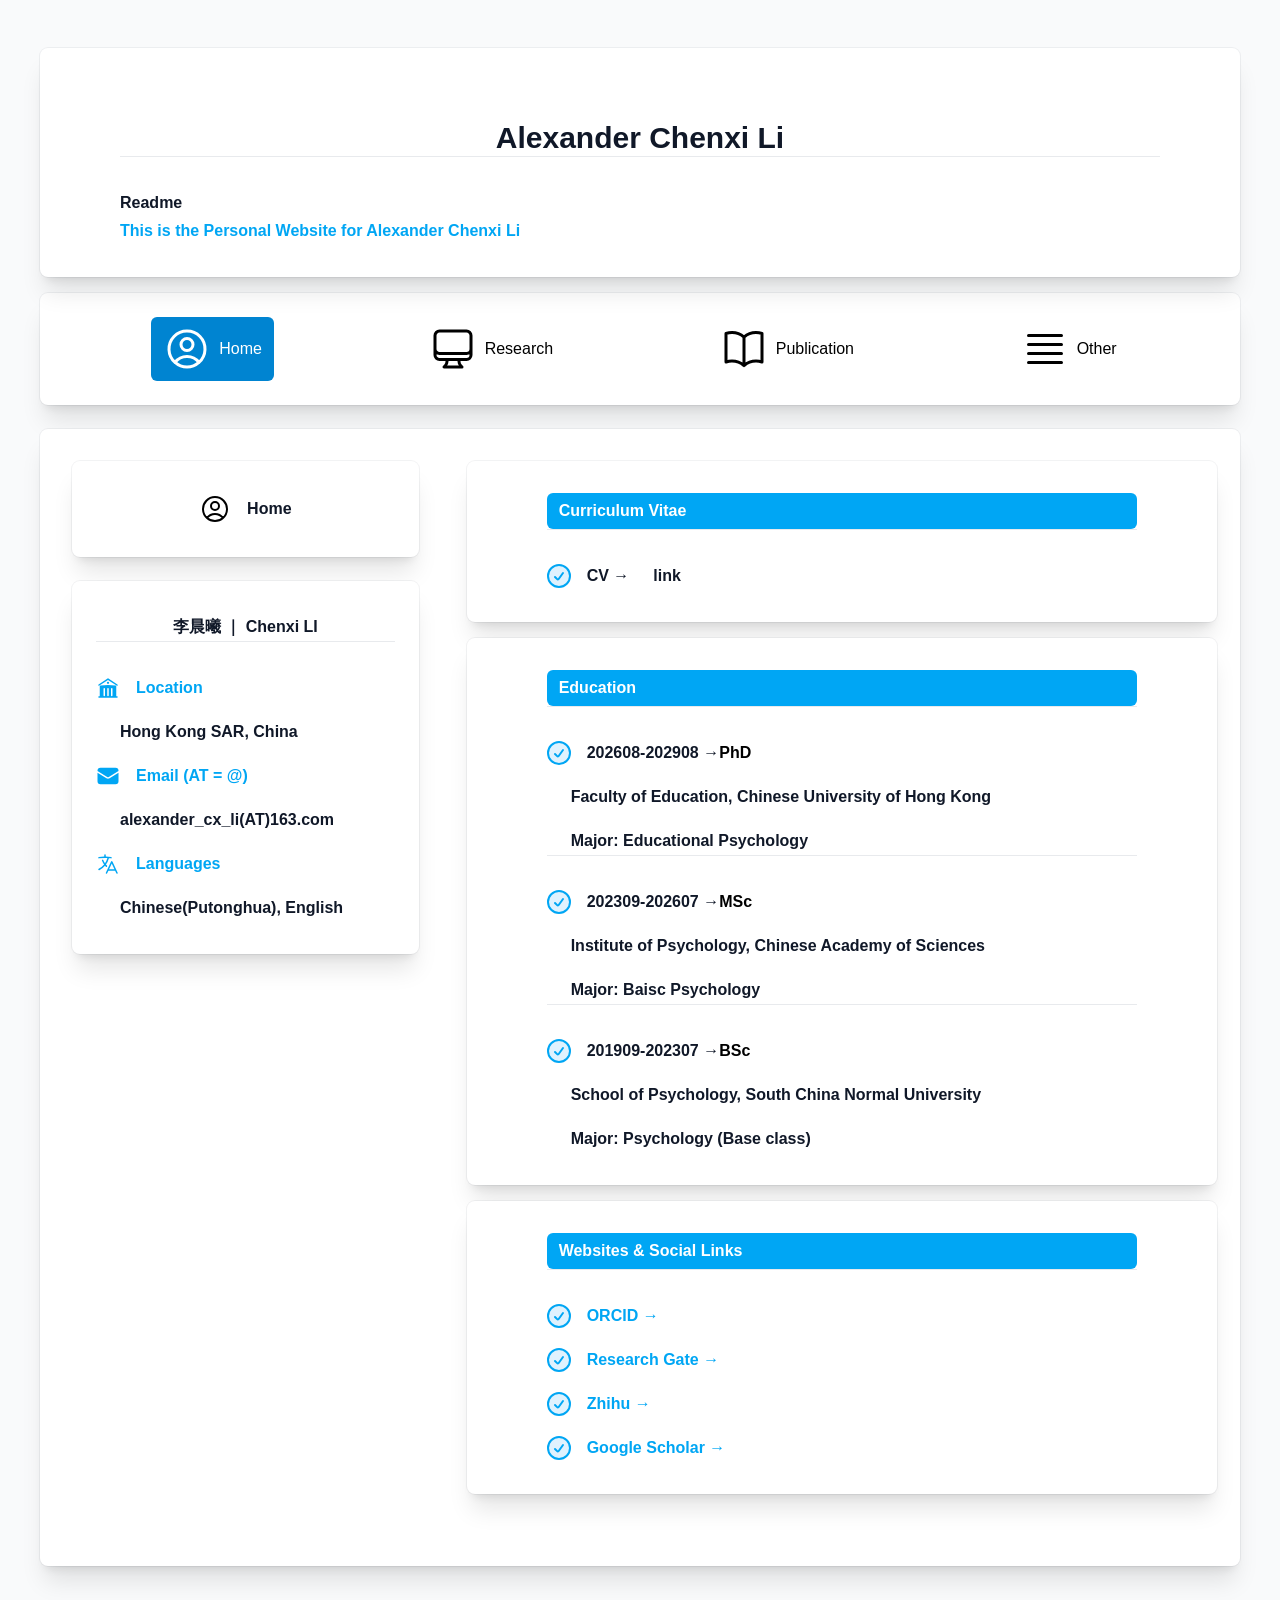
==== commit 73569512: "Update index.html" ====
--- a/index.html
+++ b/index.html
@@ -262,111 +262,6 @@
         <div class="divide-y divide-gray-300/50">
 
           <div class="pt-4 text-base font-semibold leading-7">
-            <p class="rounded-md bg-sky-500 px-3 py-1 font-bold text-white">Work Experience & Extracurricular Experience</p>
-          </div>
-
-          <div class="pt-8 text-base font-semibold leading-7">
-            <ul class="space-y-4">
-              <li class="flex items-center">
-                <svg class="h-6 w-6 flex-none fill-sky-100 stroke-sky-500 stroke-2" stroke-linecap="round" stroke-linejoin="round">
-                  <circle cx="12" cy="12" r="11" />
-                  <path d="m8 13 2.165 2.165a1 1 0 0 0 1.521-.126L16 9" fill="none" />
-                </svg>
-                <p class="ml-4">
-                  <a class="text-gray-900 hover:text-sky-600">202309-202506 &rarr; Science Communication Volunteer (Part time)</a>
-                </p>
-
-                <li class="flex items-center">
-                  <p class=" px-6 text-gray-900">Beijing,China - University of Chinese Academy of Sciences(Vernal Equinox Project)</p>
-                </li>
-
-              <li class="flex items-center">
-                <div class="text-base font-semibold px-6">
-                  <p class="rounded-md bg-gray-300 px-3 py-1 text-black"> - Participated in teaching in remote areas of Beijing, writing articles for science communication, and the revision of psychology-related Baidu entries.</p>
-                </div>
-              </li>
-            </ul>
-          </div>
-
-          <div class="pt-8 text-base font-semibold leading-7">
-            <ul class="space-y-4">
-              <li class="flex items-center">
-                <svg class="h-6 w-6 flex-none fill-sky-100 stroke-sky-500 stroke-2" stroke-linecap="round" stroke-linejoin="round">
-                  <circle cx="12" cy="12" r="11" />
-                  <path d="m8 13 2.165 2.165a1 1 0 0 0 1.521-.126L16 9" fill="none" />
-                </svg>
-                <p class="ml-4">
-                  <a class="text-gray-900 hover:text-sky-600">202307-202308 &rarr; Assistant Instructor (Part time)</a>
-                </p>
-
-                <li class="flex items-center">
-                  <p class=" px-6 text-gray-900">Shenzhen,China - Mast Stem Academy</p>
-                </li>
-
-              <li class="flex items-center">
-                <div class="text-base font-semibold px-6">
-                  <p class="rounded-md bg-gray-300 px-3 py-1 text-black"> - Working with the foreign teachers to teach STEM classes in English (assisting the foreign teachers, preparing the lesson materials and teaching in the classroom)</p>
-                </div>
-              </li>
-            </ul>
-          </div>
-
-          <div class="pt-8 text-base font-semibold leading-7">
-            <ul class="space-y-4">
-              <li class="flex items-center">
-                <svg class="h-6 w-6 flex-none fill-sky-100 stroke-sky-500 stroke-2" stroke-linecap="round" stroke-linejoin="round">
-                  <circle cx="12" cy="12" r="11" />
-                  <path d="m8 13 2.165 2.165a1 1 0 0 0 1.521-.126L16 9" fill="none" />
-                </svg>
-                <p class="ml-4">
-                  <a class="text-gray-900 hover:text-sky-600">202209-202212 &rarr; Assistant Psychology Teacher (Part time)</a>
-                </p>
-
-                <li class="flex items-center">
-                  <p class=" px-6 text-gray-900">Guangzhou,China - Longkouxi Primary School</p>
-                </li>
-
-              <li class="flex items-center">
-                <div class="text-base font-semibold px-6">
-                  <p class="rounded-md bg-gray-300 px-3 py-1 text-black"> - Working as a mental health teacher (teaching mental health course, assisting in the management of campus mailbox and radio (for mental health), assisting head teacher)</p>
-                </div>
-              </li>
-            </ul>
-          </div>
-
-          <div class="pt-8 text-base font-semibold leading-7">
-            <ul class="space-y-4">
-              <li class="flex items-center">
-                <svg class="h-6 w-6 flex-none fill-sky-100 stroke-sky-500 stroke-2" stroke-linecap="round" stroke-linejoin="round">
-                  <circle cx="12" cy="12" r="11" />
-                  <path d="m8 13 2.165 2.165a1 1 0 0 0 1.521-.126L16 9" fill="none" />
-                </svg>
-                <p class="ml-4">
-                  <a class="text-gray-900 hover:text-sky-600">201909-202106 &rarr; Member of Organization Department (Part time)</a>
-                </p>
-
-                <li class="flex items-center">
-                  <p class=" px-6 text-gray-900">Guangzhou,China - The School of Psychology, South China Normal University (The Communist Youth League)</p>
-                </li>
-
-              <li class="flex items-center">
-                <div class="text-base font-semibold px-6">
-                  <p class="rounded-md bg-gray-300 px-3 py-1 text-black"> - Worked as assistant (2019.09-2020.5) and director (2020.06-2021.5) of Organization Department of the Communist Youth League. Participated and leading the department in in member recruitment, education and management, awards and recognition.</p>
-
-                  <p class="rounded-md bg-gray-300 px-3 py-1 text-black"> - Participated as a team member of Volunteer Teaching Team in the Communist Youth League (2020.08 & 2021.07). Participated in summer teaching and social research in remote areas of Guangdong Province.</p>
-              </li>
-            </ul>
-          </div>
-
-        </div>
-      </div>
-    </div>
-
-    <div class="relative bg-white px-6 pt-4 pb-8 shadow-xl ring-1 ring-gray-900/5 sm:mx-auto w-[750px] sm:rounded-lg sm:px-10 sm mb-4">
-      <div class="mx-10">
-        <div class="divide-y divide-gray-300/50">
-
-          <div class="pt-4 text-base font-semibold leading-7">
             <p class="rounded-md bg-sky-500 px-3 py-1 font-bold text-white">Websites & Social Links</p>
           </div>
 
